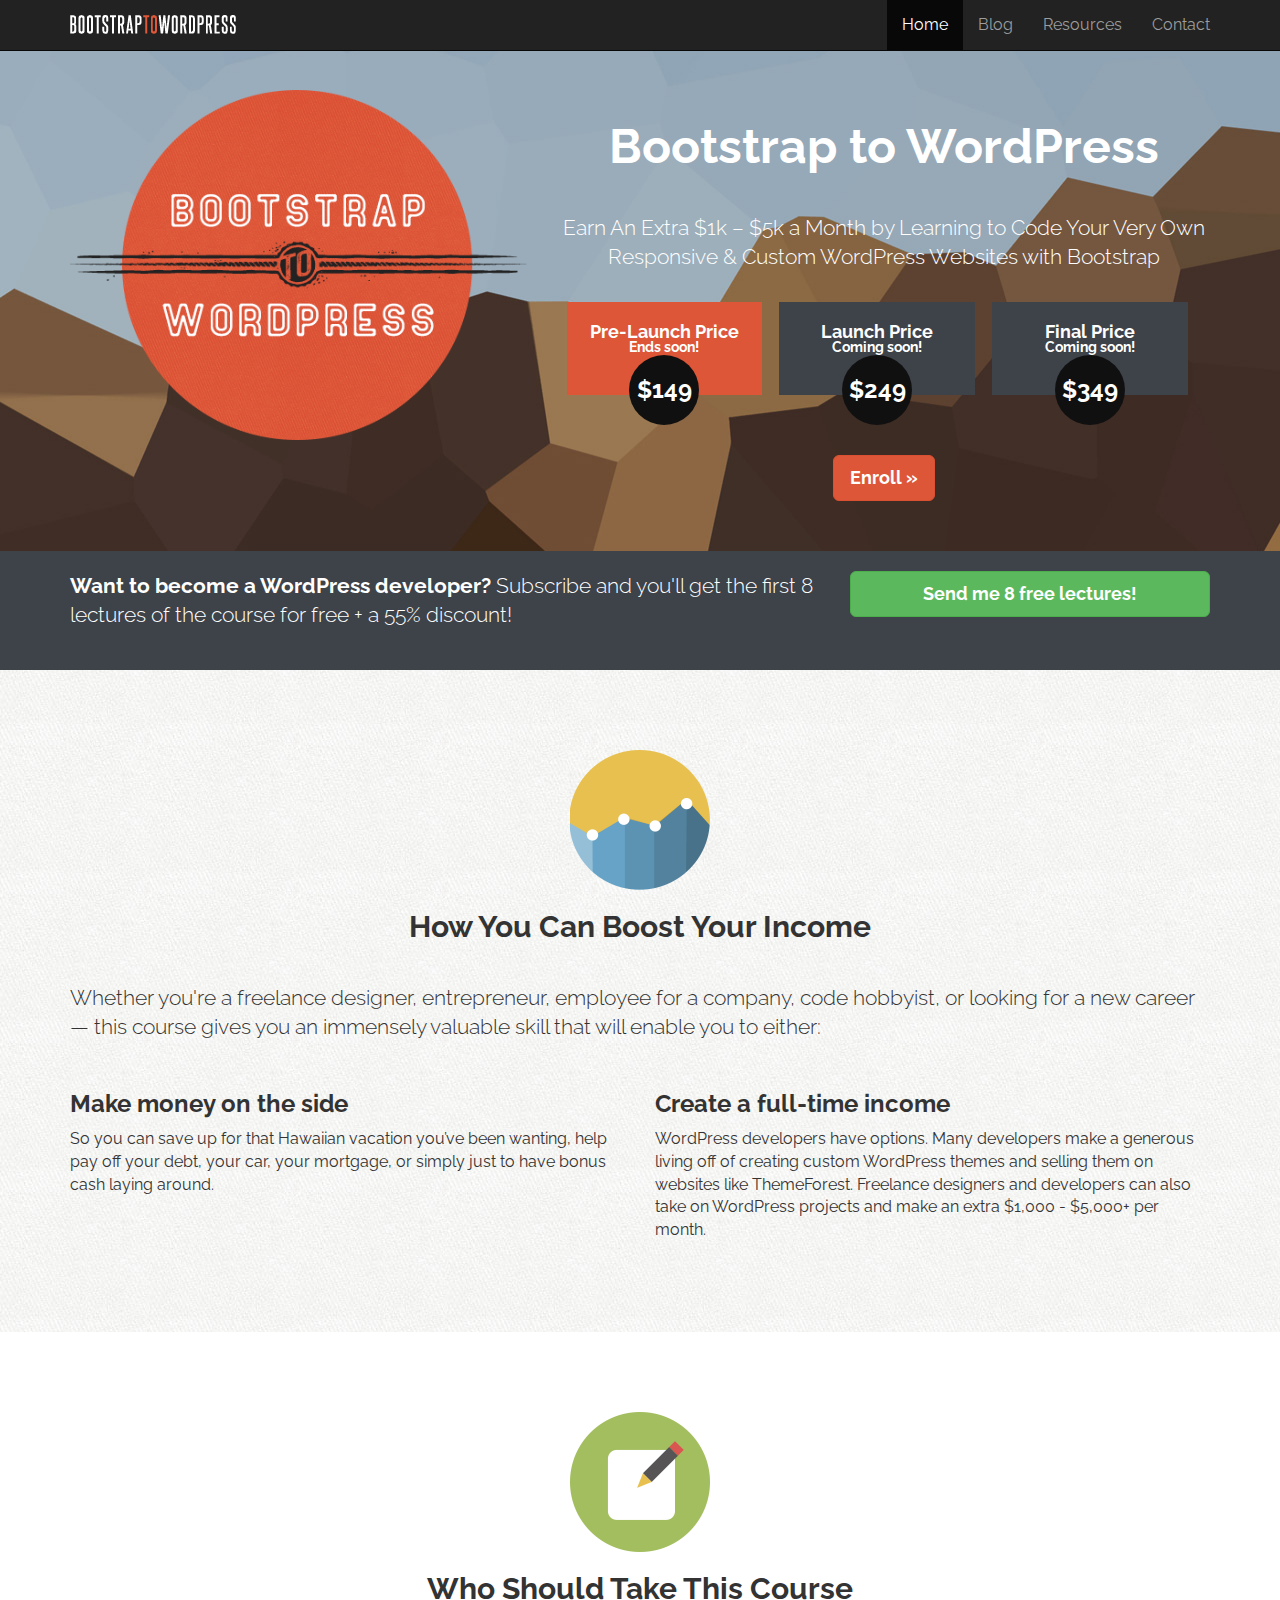
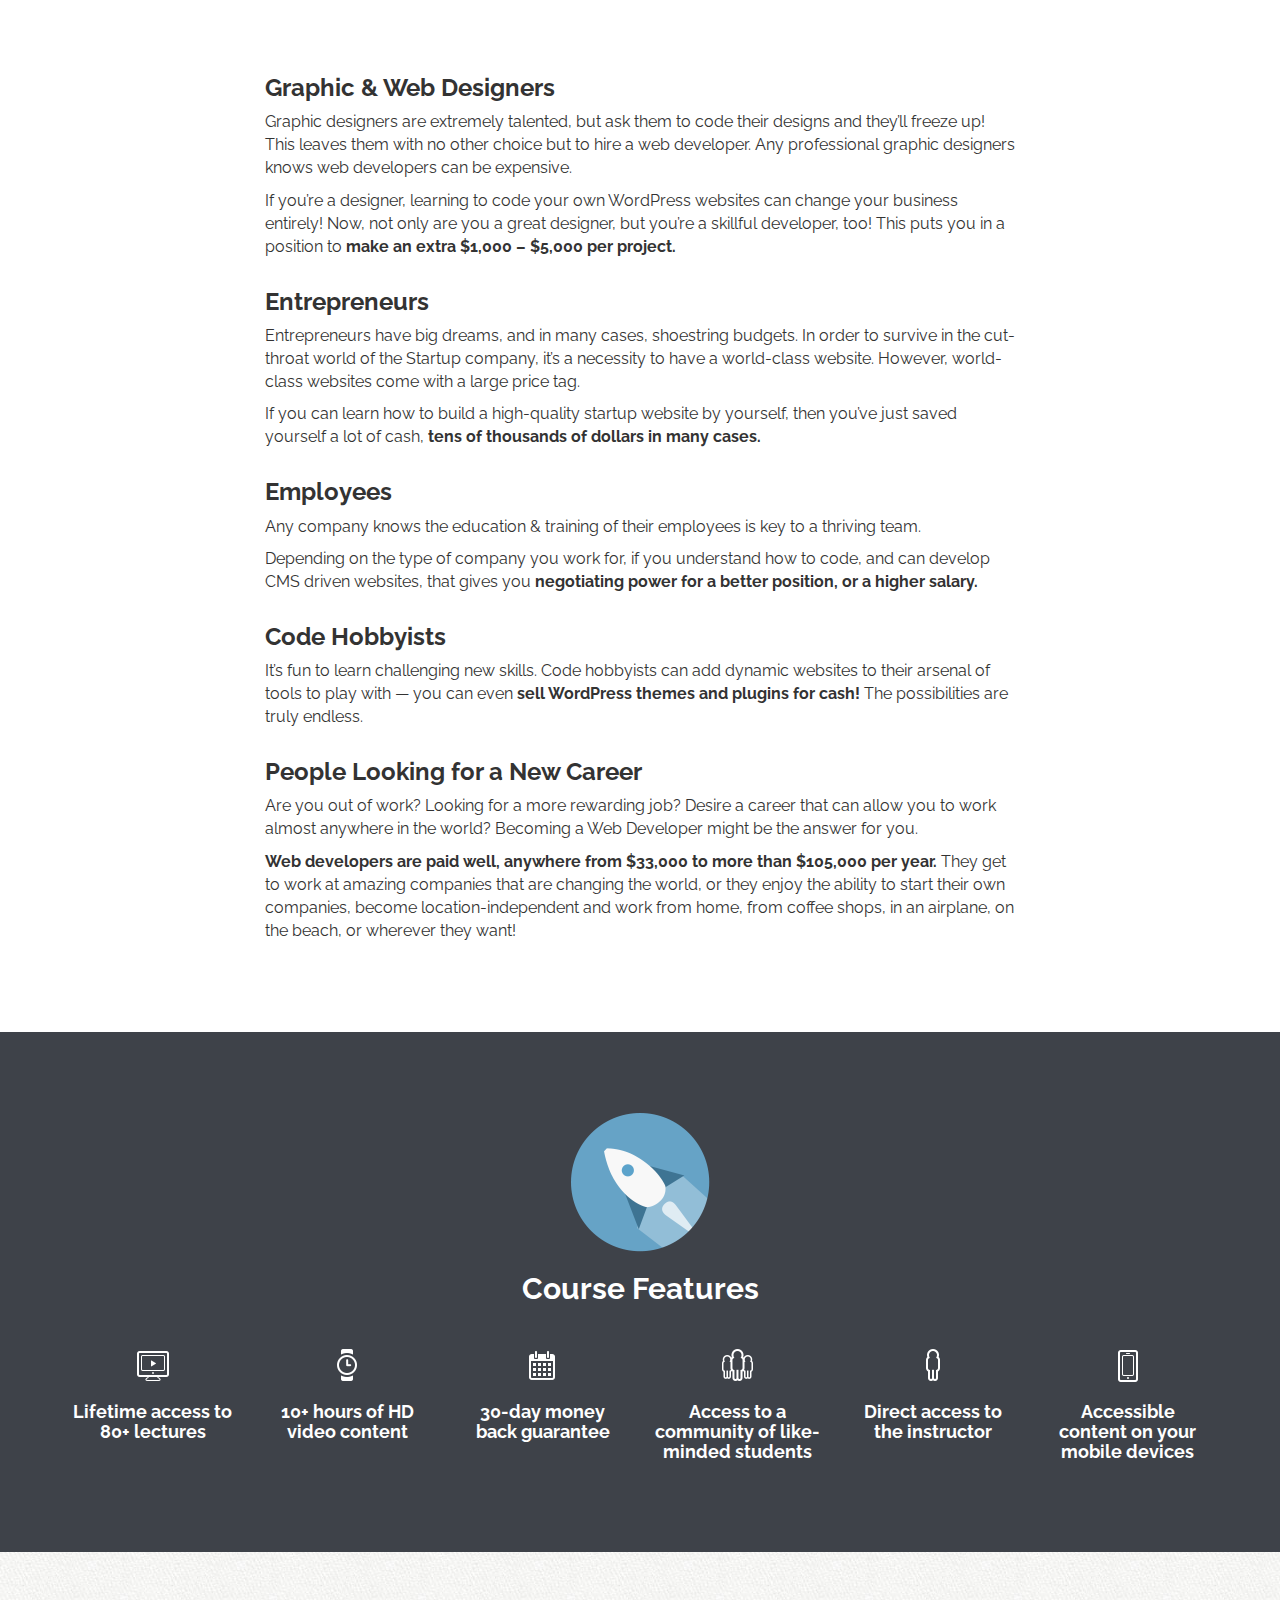
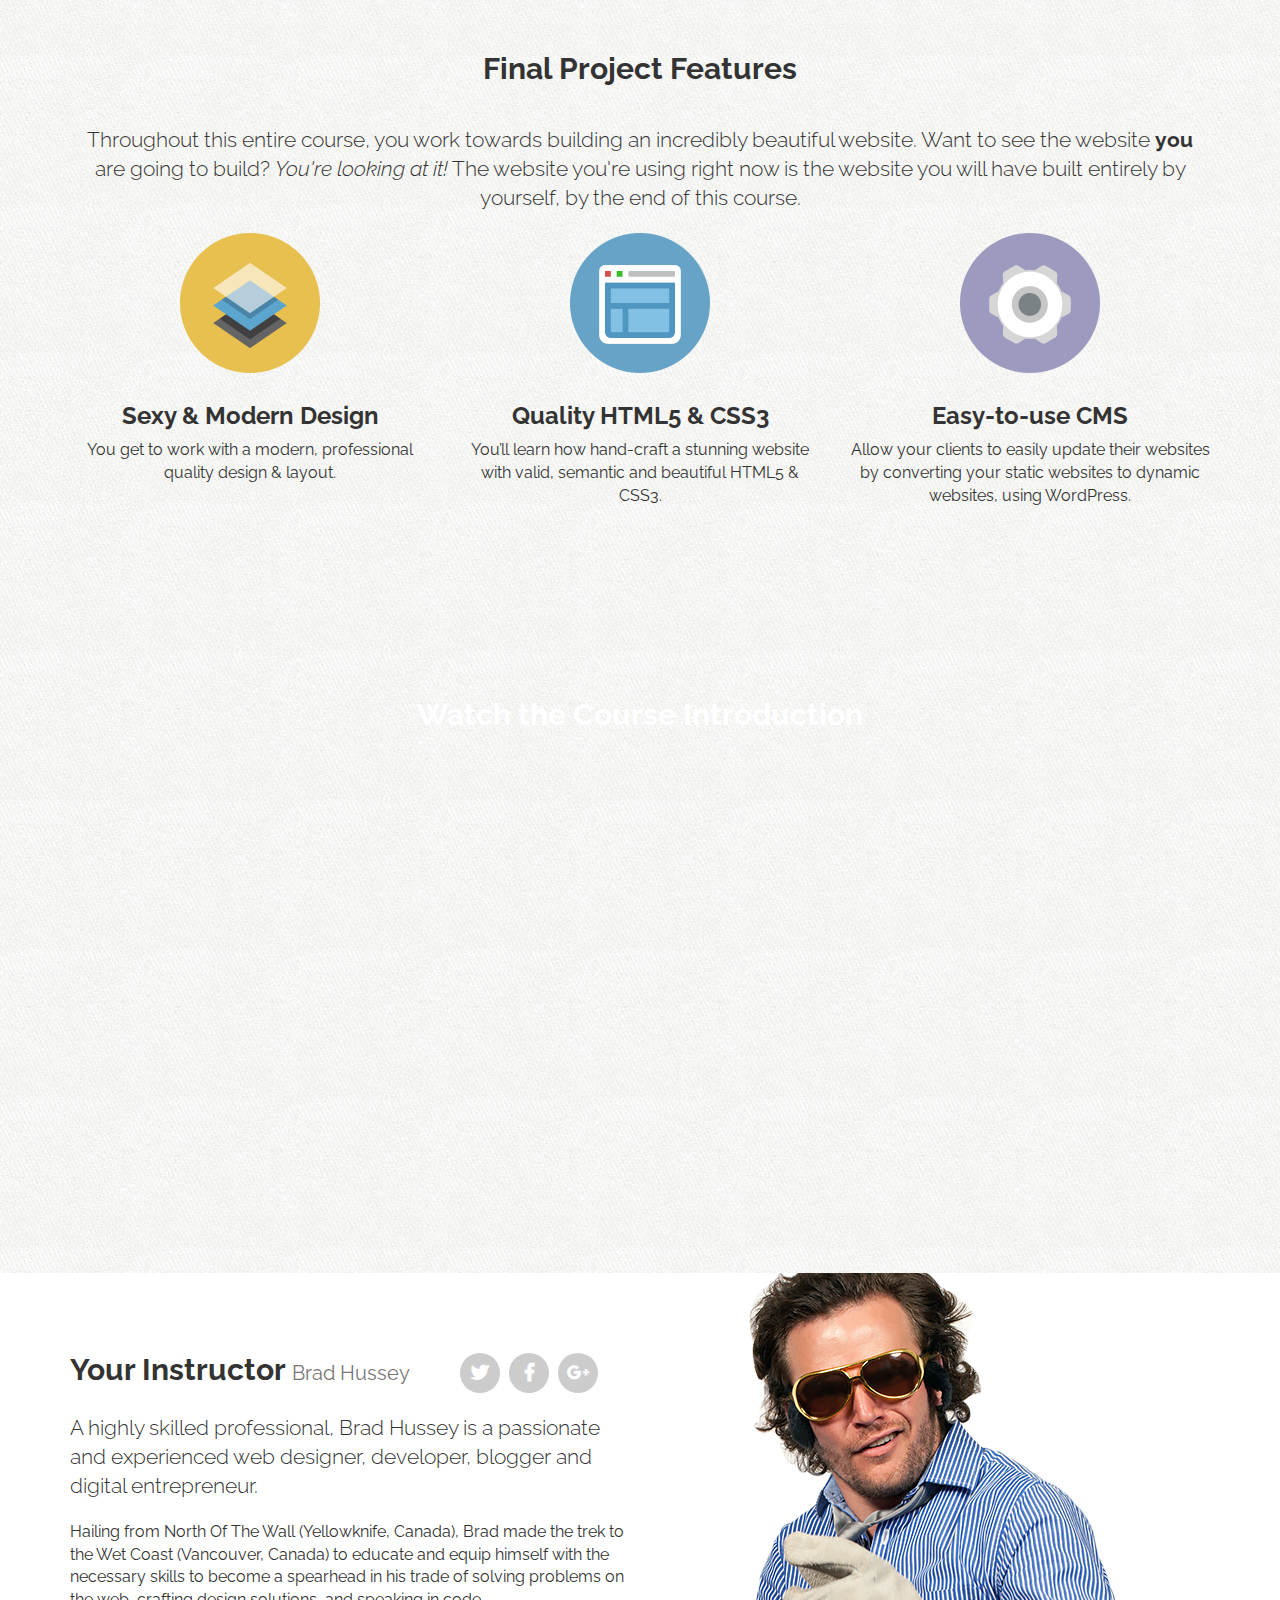
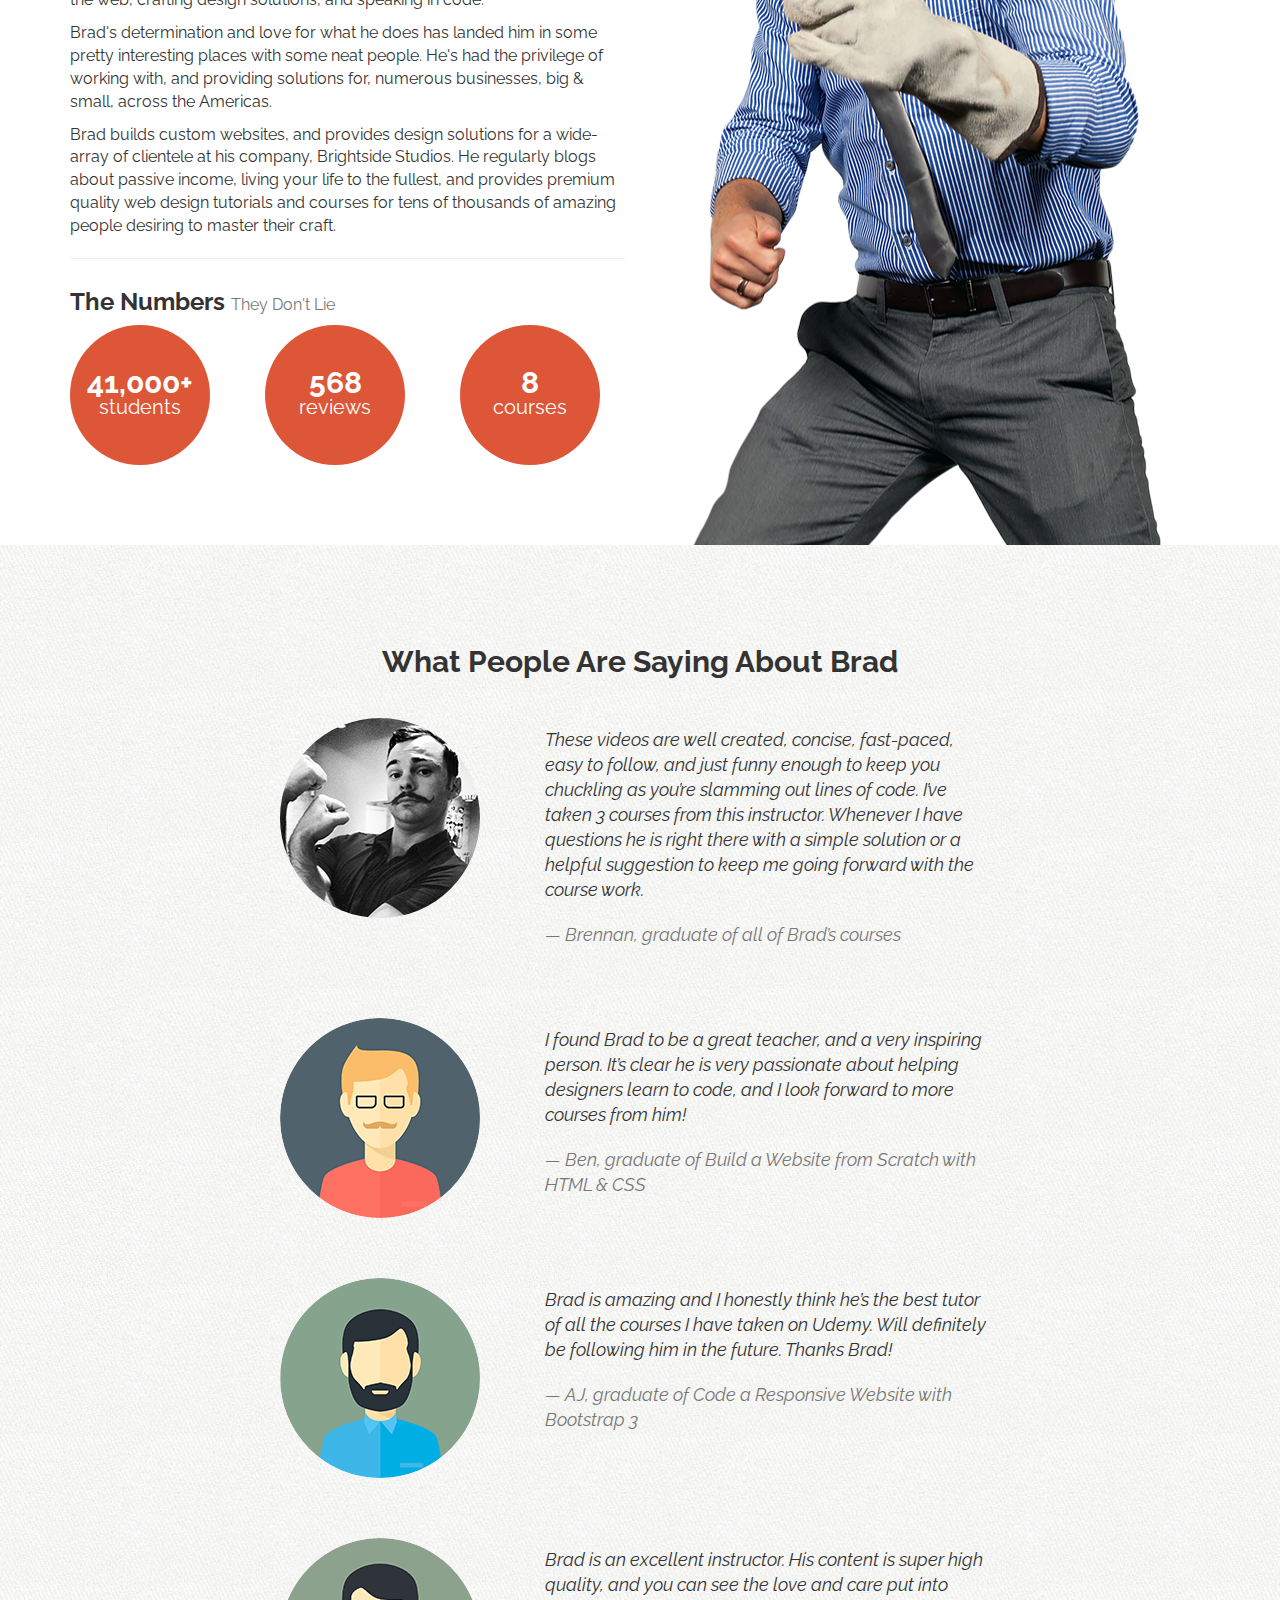
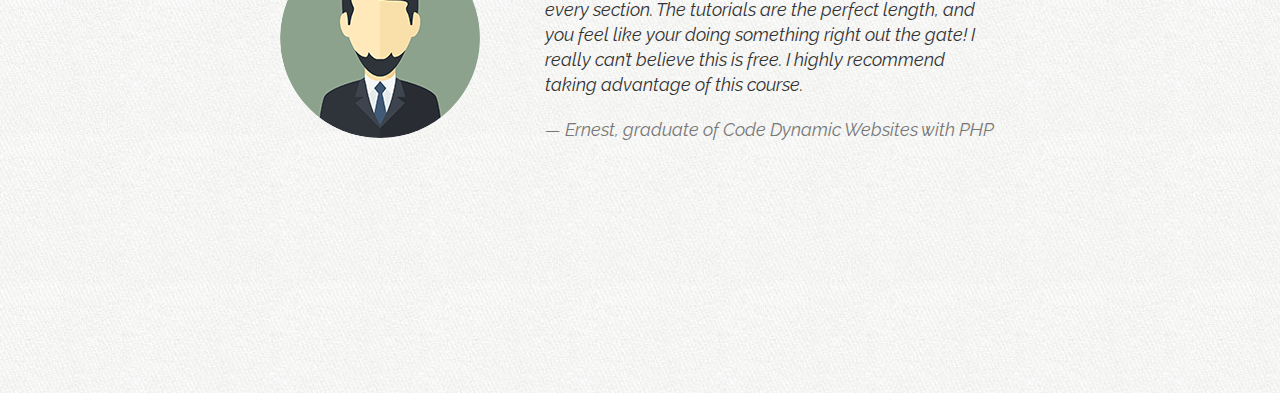
==== index.html @ d9262b0f "Build desktop version of kudos section" ====
<!DOCTYPE html>
<html lang="en">
<head>
    <meta charset="UTF-8">
    <meta name="viewport" content="width=device-width, initial-scale=1.0">
    <meta http-equiv="X-UA-Compatible" content="ie=edge">
    <title>Bootstrap to WordPress</title>

    <!-- RALEWAY GOOGLE FONT -->
    <link href="https://fonts.googleapis.com/css?family=Raleway:400,400i,700" rel="stylesheet">

    <!-- FONT-AWESOME CSS -->
    <link rel="stylesheet" href="assets/css/font-awesome/css/all.css">

    <!-- BOOTSTRAP CSS -->
    <link rel="stylesheet" href="assets/css/bootstrap.min.css">

    <!-- CUSTOM CSS -->
    <link rel="stylesheet" href="assets/css/custom.css">
</head>
<body>
    <!-- HEADER
    ========================================== -->
    <header class="site-header" role="banner">

        <!-- NAVBAR
        ========================================== -->
        <nav class="navbar navbar-inverse navbar-fixed-top">
            <div class="container">
                <div class="navbar-header">
                    <button type="button" class="navbar-toggle" data-toggle="collapse" data-target=".navbar-collapse">
                        <span class="sr-only">Toggle navigation</span>
                        <span class="icon-bar"></span>
                        <span class="icon-bar"></span>
                        <span class="icon-bar"></span>
                    </button>
                    <a href="index.html" class="navbar-brand">
                        <img src="assets/img/logo.png" alt="Bootstrap to WordPress">
                    </a>
                </div><!-- /.navbar-header -->
                <div class="navbar-collapse collapse">
                    <ul class="nav navbar-nav navbar-right">
                        <li class="active"><a href="index.html">Home</a></li>
                        <li><a href="blog.html">Blog</a></li>
                        <li><a href="resources.html">Resources</a></li>
                        <li><a href="contact.html">Contact</a></li>
                    </ul>
                </div><!-- /.navbar-collapse -->
            </div><!-- /.container -->
        </nav><!-- /.navbar -->
    </header>

    <!-- HERO
    ========================================== -->
    <section class="hero">
        <div class="container clearfix">
            <div class="row">
                <div class="col-sm-5">
                    <img src="assets/img/logo-badge.png" alt="Bootstrap to WordPress" class="logo">
                </div><!-- /.col -->
                <div class="col-sm-7 hero-text">
                    <h1>Bootstrap to WordPress</h1>
                    <p class="lead">Earn An Extra $1k – $5k a Month by Learning to Code Your Very Own Responsive &amp; Custom WordPress Websites with Bootstrap</p>

                    <div id="price-timeline">
                        <div class="price active">
                            <h4>Pre-Launch Price <small>Ends soon!</small></h4>
                            <span>$149</span>
                        </div><!-- /.price -->

                        <div class="price">
                            <h4>Launch Price <small>Coming soon!</small></h4>
                            <span>$249</span>
                        </div><!-- /.price -->

                        <div class="price">
                            <h4>Final Price <small>Coming soon!</small></h4>
                            <span>$349</span>
                        </div><!-- /.price -->
                    </div><!-- /#price-timeline -->

                    <p><a href="#" role="button" class="btn btn-lg btn-danger">Enroll &raquo;</a></p>

                </div><!-- /.col -->
            </div><!-- /.row -->
        </div><!-- /.container -->
    </section>

    <!-- OPT-IN SECTION
    ========================================== -->
    <section id="optin">
        <div class="container">
            <div class="row">
                <div class="col-sm-8">
                    <p class="lead">
                        <strong>Want to become a WordPress developer?</strong>
                        Subscribe and you'll get the first 8 lectures of the course for free + a 55% discount!
                    </p>
                </div><!-- /.col -->
                <div class="col-sm-4">
                    <button class="btn btn-lg btn-success btn-block" data-toggle="modal" data-target="#subscribeModal">Send me 8 free lectures!</button>
                </div><!-- /.col -->
            </div><!-- /.row -->
        </div><!-- /.container -->
    </section>

    <!-- BOOST YOUR INCOME
    ========================================== -->
    <section id="boost-income">
        <div class="container">
            <div class="section-header">
                <img src="assets/img/icon-boost.png" alt="Chart">
                <h2>How You Can Boost Your Income</h2>
            </div><!-- /.section-header -->

            <p class="lead">Whether you're a freelance designer, entrepreneur, employee for a company, code hobbyist, or looking for a new career — this course gives you an immensely valuable skill that will enable you to either:</p>

            <div class="row">
                <div class="col-sm-6">
                    <h3>Make money on the side</h3>
                    <p>So you can save up for that Hawaiian vacation you’ve been wanting, help pay off your debt, your car, your mortgage, or simply just to have bonus cash laying around.</p>
                </div><!-- /.col -->
                <div class="col-sm-6">
                    <h3>Create a full-time income</h3>
                    <p>WordPress developers have options. Many developers make a generous living off of creating custom WordPress themes and selling them on websites like ThemeForest. Freelance designers and developers can also take on WordPress projects and make an extra $1,000 - $5,000+ per month.</p>
                </div><!-- /.col -->
            </div><!-- /.row -->
        </div><!-- /.container -->
    </section>

    <!-- WHO BENIFITS
    ========================================== -->
    <section id="who-benefits">
        <div class="container">

            <div class="section-header">
                <img src="assets/img/icon-pad.png" alt="Pad and Pencil">
                <h2>Who Should Take This Course</h2>
            </div><!-- /.section-header -->

            <div class="row">
                <div class="col-sm-8 col-sm-offset-2">
                    <h3>Graphic &amp; Web Designers</h3>
                    <p>Graphic designers are extremely talented, but ask them to code their designs and they’ll freeze up! This leaves them with no other choice but to hire a web developer. Any professional graphic designers knows web developers can be expensive.</p>
                    <p>If you’re a designer, learning to code your own WordPress websites can change your business entirely! Now, not only are you a great designer, but you’re a skillful developer, too! This puts you in a position to <strong>make an extra $1,000 – $5,000 per project.</strong></p>

                    <h3>Entrepreneurs</h3>
                    <p>Entrepreneurs have big dreams, and in many cases, shoestring budgets. In order to survive in the cut-throat world of the Startup company, it’s a necessity to have a world-class website. However, world-class websites come with a large price tag.</p>
                    <p>If you can learn how to build a high-quality startup website by yourself, then you’ve just saved yourself a lot of cash, <strong>tens of thousands of dollars in many cases.</strong></p>

                    <h3>Employees</h3>
                    <p>Any company knows the education &amp; training of their employees is key to a thriving team.</p>
                    <p>Depending on the type of company you work for, if you understand how to code, and can develop CMS driven websites, that gives you <strong>negotiating power for a better position, or a higher salary.</strong></p>

                    <h3>Code Hobbyists</h3>
                    <p>It’s fun to learn challenging new skills. Code hobbyists can add dynamic websites to their arsenal of tools to play with — you can even <strong>sell WordPress themes and plugins for cash!</strong> The possibilities are truly endless.</p>

                    <h3>People Looking for a New Career</h3>
                    <p>Are you out of work? Looking for a more rewarding job? Desire a career that can allow you to work almost anywhere in the world? Becoming a Web Developer might be the answer for you.</p>
                    <p><strong>Web developers are paid well, anywhere from $33,000 to more than $105,000 per year.</strong> They get to work at amazing companies that are changing the world, or they enjoy the ability to start their own companies, become location-independent and work from home, from coffee shops, in an airplane, on the beach, or wherever they want!</p>
                </div><!-- /.col -->
            </div><!-- /.row -->
        </div><!-- /.container -->
    </section>

    <!-- COURSE FEATURES
    ========================================== -->
    <section id="course-features">
        <div class="container">
            <div class="section-header">
                <img src="assets/img/icon-rocket.png" alt="Rocket">
                <h2>Course Features</h2>
            </div><!-- /.section-header -->

            <div class="row">
                <div class="col-sm-2">
                    <i class="ci ci-computer"></i>
                    <h4>Lifetime access to 80+ lectures</h4>
                </div><!-- /.col -->
                <div class="col-sm-2">
                    <i class="ci ci-watch"></i>
                    <h4>10+ hours of HD video content</h4>
                </div><!-- /.col -->
                <div class="col-sm-2">
                    <i class="ci ci-calendar"></i>
                    <h4>30-day money back guarantee</h4>
                </div><!-- /.col -->
                <div class="col-sm-2">
                    <i class="ci ci-community"></i>
                    <h4>Access to a community of like-minded students</h4>
                </div><!-- /.col -->
                <div class="col-sm-2">
                    <i class="ci ci-instructor"></i>
                    <h4>Direct access to the instructor</h4>
                </div><!-- /.col -->
                <div class="col-sm-2">
                    <i class="ci ci-device"></i>
                    <h4>Accessible content on your mobile devices</h4>
                </div><!-- /.col -->
            </div><!-- /.row -->
        </div><!-- /.container -->
    </section>

    <!-- PROJECT FEATURES
    ========================================== -->
    <section id="project-features">
        <div class="container">
            <div class="section-header">
                <h2>Final Project Features</h2>
                <p class="lead">Throughout this entire course, you work towards building an incredibly beautiful website. Want to see the website <strong>you</strong> are going to build? <em>You're looking at it!</em> The website you're using right now is the website you will have built entirely by yourself, by the end of this course.</p>
            </div>

            <div class="row">
                <div class="col-sm-4">
                    <img src="assets/img/icon-design.png" alt="Design">
                    <h3>Sexy &amp; Modern Design</h3>
                    <p>You get to work with a modern, professional quality design &amp; layout.</p>
                </div><!-- /.col -->
                <div class="col-sm-4">
                    <img src="assets/img/icon-code.png" alt="Code">
                    <h3>Quality HTML5 &amp; CSS3</h3>
                    <p>You’ll learn how hand-craft a stunning website with valid, semantic and beautiful HTML5 &amp; CSS3.</p>
                </div><!-- /.col -->
                <div class="col-sm-4">
                    <img src="assets/img/icon-cms.png" alt="CMS">
                    <h3>Easy-to-use CMS</h3>
                    <p>Allow your clients to easily update their websites by converting your static websites to dynamic websites, using WordPress.</p>
                </div><!-- /.col -->
            </div><!-- /.row -->
        </div><!-- /.container -->
    </section>

    <!-- FEATURETTE
    ========================================== -->
    <section id="featurette">
        <div class="container">
            <div class="row">
                <div class="col-sm-8 col-sm-offset-2">
                    <h2>Watch the Course Introduction</h2>
                    <iframe src="https://youtube.com/embed/_Ss-TAO9Ks0" frameborder="0" width="100%" height="415" allow="autoplay; encrypted-media" allowfullscreen></iframe>
                </div><!-- /.col -->
            </div><!-- /.row -->
        </div><!-- /.container -->
    </section>

    <!-- INSTRUCTOR
    ========================================== -->
    <section id="instructor">
        <div class="container">
            <div class="row">
                <div class="col-sm-8 col-md-6">
                    <div class="row">
                        <div class="col-lg-8">
                            <h2>Your Instructor <small>Brad Hussey</small></h2>
                        </div><!-- /.col -->
                        <div class="col-lg-4">
                            <a href="https://twitter.com/bradhussey" target="_blank" class="badge social twitter"><i class="fab fa-twitter"></i></a>
                            <a href="https://facebook.com/bradhussey" target="_blank" class="badge social facebook"><i class="fab fa-facebook-f"></i></a>
                            <a href="https://plus.google.com/+BradHussey" target="_blank" class="badge social google-plus"><i class="fab fa-google-plus-g"></i></a>
                        </div><!-- /.col -->
                    </div><!-- /.row -->

                    <p class="lead">A highly skilled professional, Brad Hussey is a passionate and experienced web designer, developer, blogger and digital entrepreneur.</p>

                    <p>Hailing from North Of The Wall (Yellowknife, Canada), Brad made the trek to the Wet Coast (Vancouver, Canada) to educate and equip himself with the necessary skills to become a spearhead in his trade of solving problems on the web, crafting design solutions, and speaking in code.</p>

                    <p>Brad's determination and love for what he does has landed him in some pretty interesting places with some neat people. He's had the privilege of working with, and providing solutions for, numerous businesses, big &amp; small, across the Americas.</p>

                    <p>Brad builds custom websites, and provides design solutions for a wide-array of clientele at his company, Brightside Studios. He regularly blogs about passive income, living your life to the fullest, and provides premium quality web design tutorials and courses for tens of thousands of amazing people desiring to master their craft.</p>

                    <hr>

                    <h3>The Numbers <small>They Don't Lie</small></h3>

                    <div class="row">
                        <div class="col-sm-4">
                            <div class="num">
                                <div class="num-content">
                                    41,000+ <span>students</span>
                                </div>
                            </div>
                        </div><!-- /.col -->
                        <div class="col-sm-4">
                            <div class="num">
                                <div class="num-content">
                                    568 <span>reviews</span>
                                </div>
                            </div>
                        </div><!-- /.col -->
                        <div class="col-sm-4">
                            <div class="num">
                                <div class="num-content">
                                    8 <span>courses</span>
                                </div>
                            </div>
                        </div><!-- /.col -->
                    </div><!-- /.row -->
                </div><!-- /.col -->
            </div><!-- /.row -->
        </div><!-- /.container -->
    </section>

    <!-- TESTIMONIALS
    ========================================== -->
    <section id="kudos">
        <div class="container">
            <div class="row">
                <div class="col-sm-8 col-sm-offset-2">
                    <h2>What People Are Saying About Brad</h2>

                    <div class="row testimonial">
                        <div class="col-sm-4">
                            <img src="assets/img/brennan.jpg" alt="Brennan">
                        </div><!-- /.col -->
                        <div class="col-sm-8">
                            <blockquote>
                                These videos are well created, concise, fast-paced, easy to follow, and just funny enough to keep you chuckling as you’re slamming out lines of code. I’ve taken 3 courses from this instructor. Whenever I have questions he is right there with a simple solution or a helpful suggestion to keep me going forward with the course work.
                                <cite>&mdash; Brennan, graduate of all of Brad’s courses</cite>
                            </blockquote>
                        </div>
                    </div><!-- /.row -->

                    <div class="row testimonial">
                        <div class="col-sm-4">
                            <img src="assets/img/ben.png" alt="Ben">
                        </div><!-- /.col -->
                        <div class="col-sm-8">
                            <blockquote>
                                I found Brad to be a great teacher, and a very inspiring person. It’s clear he is very passionate about helping designers learn to code, and I look forward to more courses from him!
                                <cite>&mdash; Ben, graduate of Build a Website from Scratch with HTML &amp; CSS</cite>
                            </blockquote>
                        </div>
                    </div><!-- /.row -->

                    <div class="row testimonial">
                        <div class="col-sm-4">
                            <img src="assets/img/aj.png" alt="AJ">
                        </div><!-- /.col -->
                        <div class="col-sm-8">
                            <blockquote>
                                Brad is amazing and I honestly think he’s the best tutor of all the courses I have taken on Udemy. Will definitely be following him in the future. Thanks Brad!
                                <cite>&mdash; AJ, graduate of Code a Responsive Website with Bootstrap 3</cite>
                            </blockquote>
                        </div>
                    </div><!-- /.row -->

                    <div class="row testimonial">
                        <div class="col-sm-4">
                            <img src="assets/img/ernest.png" alt="Ernest">
                        </div><!-- /.col -->
                        <div class="col-sm-8">
                            <blockquote>
                                Brad is an excellent instructor. His content is super high quality, and you can see the love and care put into every section. The tutorials are the perfect length, and you feel like your doing something right out the gate! I really can’t believe this is free. I highly recommend taking advantage of this course.
                                <cite>&mdash; Ernest, graduate of Code Dynamic Websites with PHP</cite>
                            </blockquote>
                        </div>
                    </div><!-- /.row -->
                </div><!-- /.col -->
            </div><!-- /.row -->
        </div><!-- /.container -->
    </section>

    <!-- SIGN UP SECTION
    ========================================== -->
    <section></section>

    <!-- FOOTER
    ========================================== -->
    <footer></footer>

    <!-- MODAL
    ========================================== -->
    <div class="modal fade" id="subscribeModal">
        <div class="modal-dialog">
            <div class="modal-content">
                <div class="modal-header">
                    <button type="button" class="close" data-dismiss="modal"><span aria-hidden="true">&times;</span><span class="sr-only">Close</span></button>
                    <h4 class="modal-title"><i class="fa fa-envelope"></i> Subscribe to our Mailing List</h4>
                </div><!-- /.modal-header -->
                <div class="modal-body">
                    <p>Simply enter your name and email. As a thank you for joining us, we're going to give you one of our best selling courses, <em>for free!</em></p>

                    <form class="form-inline" role="form">
                        <div class="form-group">
                            <label for="subscriber-name" class="sr-only">Your first name</label>
                            <input type="text" placeholder="Your first name" class="form-control" id="subscriber-name">
                        </div>
                        <div class="form-group">
                            <label for="subscriber-email" class="sr-only">and your email</label>
                            <input type="text" placeholder="and your email" class="form-control" id="subscriber-email">
                        </div>

                        <input type="submit" class="btn btn-danger" value="Subscribe">
                    </form>

                    <hr>

                    <p><small>By providing your email you consent to receiving occasional promotional emails &amp; newsletter. No spamm. Just good stuff. We respect your privacy &amp; you may unsubscribe at any time.</small></p>
                </div><!-- /.modal-body -->
            </div><!-- /.modal-content -->
        </div><!-- /.modal-dialog -->
    </div>

    <!-- SCRIPTS
    ========================================== -->

    <!-- JQUERY JS -->
    <script src="https://code.jquery.com/jquery-3.3.1.min.js"></script>

    <!-- BOOTSTRAP JS -->
    <script src="assets/js/bootstrap.min.js"></script>

    <!-- MAIN JS -->
    <script src="assets/js/main.js"></script>
</body>
</html>
---- assets/css/font-awesome/css/all.css ----
/*!
 * Font Awesome Free 5.1.0 by @fontawesome - https://fontawesome.com
 * License - https://fontawesome.com/license (Icons: CC BY 4.0, Fonts: SIL OFL 1.1, Code: MIT License)
 */
.fa,.fab,.fal,.far,.fas{-moz-osx-font-smoothing:grayscale;-webkit-font-smoothing:antialiased;display:inline-block;font-style:normal;font-variant:normal;text-rendering:auto;line-height:1}.fa-lg{font-size:1.33333em;line-height:.75em;vertical-align:-.0667em}.fa-xs{font-size:.75em}.fa-sm{font-size:.875em}.fa-1x{font-size:1em}.fa-2x{font-size:2em}.fa-3x{font-size:3em}.fa-4x{font-size:4em}.fa-5x{font-size:5em}.fa-6x{font-size:6em}.fa-7x{font-size:7em}.fa-8x{font-size:8em}.fa-9x{font-size:9em}.fa-10x{font-size:10em}.fa-fw{text-align:center;width:1.25em}.fa-ul{list-style-type:none;margin-left:2.5em;padding-left:0}.fa-ul>li{position:relative}.fa-li{left:-2em;position:absolute;text-align:center;width:2em;line-height:inherit}.fa-border{border:.08em solid #eee;border-radius:.1em;padding:.2em .25em .15em}.fa-pull-left{float:left}.fa-pull-right{float:right}.fa.fa-pull-left,.fab.fa-pull-left,.fal.fa-pull-left,.far.fa-pull-left,.fas.fa-pull-left{margin-right:.3em}.fa.fa-pull-right,.fab.fa-pull-right,.fal.fa-pull-right,.far.fa-pull-right,.fas.fa-pull-right{margin-left:.3em}.fa-spin{animation:a 2s infinite linear}.fa-pulse{animation:a 1s infinite steps(8)}@keyframes a{0%{transform:rotate(0deg)}to{transform:rotate(1turn)}}.fa-rotate-90{-ms-filter:"progid:DXImageTransform.Microsoft.BasicImage(rotation=1)";transform:rotate(90deg)}.fa-rotate-180{-ms-filter:"progid:DXImageTransform.Microsoft.BasicImage(rotation=2)";transform:rotate(180deg)}.fa-rotate-270{-ms-filter:"progid:DXImageTransform.Microsoft.BasicImage(rotation=3)";transform:rotate(270deg)}.fa-flip-horizontal{-ms-filter:"progid:DXImageTransform.Microsoft.BasicImage(rotation=0, mirror=1)";transform:scaleX(-1)}.fa-flip-vertical{transform:scaleY(-1)}.fa-flip-horizontal.fa-flip-vertical,.fa-flip-vertical{-ms-filter:"progid:DXImageTransform.Microsoft.BasicImage(rotation=2, mirror=1)"}.fa-flip-horizontal.fa-flip-vertical{transform:scale(-1)}:root .fa-flip-horizontal,:root .fa-flip-vertical,:root .fa-rotate-90,:root .fa-rotate-180,:root .fa-rotate-270{-webkit-filter:none;filter:none}.fa-stack{display:inline-block;height:2em;line-height:2em;position:relative;vertical-align:middle;width:2em}.fa-stack-1x,.fa-stack-2x{left:0;position:absolute;text-align:center;width:100%}.fa-stack-1x{line-height:inherit}.fa-stack-2x{font-size:2em}.fa-inverse{color:#fff}.fa-500px:before{content:"\f26e"}.fa-accessible-icon:before{content:"\f368"}.fa-accusoft:before{content:"\f369"}.fa-address-book:before{content:"\f2b9"}.fa-address-card:before{content:"\f2bb"}.fa-adjust:before{content:"\f042"}.fa-adn:before{content:"\f170"}.fa-adversal:before{content:"\f36a"}.fa-affiliatetheme:before{content:"\f36b"}.fa-algolia:before{content:"\f36c"}.fa-align-center:before{content:"\f037"}.fa-align-justify:before{content:"\f039"}.fa-align-left:before{content:"\f036"}.fa-align-right:before{content:"\f038"}.fa-allergies:before{content:"\f461"}.fa-amazon:before{content:"\f270"}.fa-amazon-pay:before{content:"\f42c"}.fa-ambulance:before{content:"\f0f9"}.fa-american-sign-language-interpreting:before{content:"\f2a3"}.fa-amilia:before{content:"\f36d"}.fa-anchor:before{content:"\f13d"}.fa-android:before{content:"\f17b"}.fa-angellist:before{content:"\f209"}.fa-angle-double-down:before{content:"\f103"}.fa-angle-double-left:before{content:"\f100"}.fa-angle-double-right:before{content:"\f101"}.fa-angle-double-up:before{content:"\f102"}.fa-angle-down:before{content:"\f107"}.fa-angle-left:before{content:"\f104"}.fa-angle-right:before{content:"\f105"}.fa-angle-up:before{content:"\f106"}.fa-angry:before{content:"\f556"}.fa-angrycreative:before{content:"\f36e"}.fa-angular:before{content:"\f420"}.fa-app-store:before{content:"\f36f"}.fa-app-store-ios:before{content:"\f370"}.fa-apper:before{content:"\f371"}.fa-apple:before{content:"\f179"}.fa-apple-pay:before{content:"\f415"}.fa-archive:before{content:"\f187"}.fa-archway:before{content:"\f557"}.fa-arrow-alt-circle-down:before{content:"\f358"}.fa-arrow-alt-circle-left:before{content:"\f359"}.fa-arrow-alt-circle-right:before{content:"\f35a"}.fa-arrow-alt-circle-up:before{content:"\f35b"}.fa-arrow-circle-down:before{content:"\f0ab"}.fa-arrow-circle-left:before{content:"\f0a8"}.fa-arrow-circle-right:before{content:"\f0a9"}.fa-arrow-circle-up:before{content:"\f0aa"}.fa-arrow-down:before{content:"\f063"}.fa-arrow-left:before{content:"\f060"}.fa-arrow-right:before{content:"\f061"}.fa-arrow-up:before{content:"\f062"}.fa-arrows-alt:before{content:"\f0b2"}.fa-arrows-alt-h:before{content:"\f337"}.fa-arrows-alt-v:before{content:"\f338"}.fa-assistive-listening-systems:before{content:"\f2a2"}.fa-asterisk:before{content:"\f069"}.fa-asymmetrik:before{content:"\f372"}.fa-at:before{content:"\f1fa"}.fa-atlas:before{content:"\f558"}.fa-audible:before{content:"\f373"}.fa-audio-description:before{content:"\f29e"}.fa-autoprefixer:before{content:"\f41c"}.fa-avianex:before{content:"\f374"}.fa-aviato:before{content:"\f421"}.fa-award:before{content:"\f559"}.fa-aws:before{content:"\f375"}.fa-backspace:before{content:"\f55a"}.fa-backward:before{content:"\f04a"}.fa-balance-scale:before{content:"\f24e"}.fa-ban:before{content:"\f05e"}.fa-band-aid:before{content:"\f462"}.fa-bandcamp:before{content:"\f2d5"}.fa-barcode:before{content:"\f02a"}.fa-bars:before{content:"\f0c9"}.fa-baseball-ball:before{content:"\f433"}.fa-basketball-ball:before{content:"\f434"}.fa-bath:before{content:"\f2cd"}.fa-battery-empty:before{content:"\f244"}.fa-battery-full:before{content:"\f240"}.fa-battery-half:before{content:"\f242"}.fa-battery-quarter:before{content:"\f243"}.fa-battery-three-quarters:before{content:"\f241"}.fa-bed:before{content:"\f236"}.fa-beer:before{content:"\f0fc"}.fa-behance:before{content:"\f1b4"}.fa-behance-square:before{content:"\f1b5"}.fa-bell:before{content:"\f0f3"}.fa-bell-slash:before{content:"\f1f6"}.fa-bezier-curve:before{content:"\f55b"}.fa-bicycle:before{content:"\f206"}.fa-bimobject:before{content:"\f378"}.fa-binoculars:before{content:"\f1e5"}.fa-birthday-cake:before{content:"\f1fd"}.fa-bitbucket:before{content:"\f171"}.fa-bitcoin:before{content:"\f379"}.fa-bity:before{content:"\f37a"}.fa-black-tie:before{content:"\f27e"}.fa-blackberry:before{content:"\f37b"}.fa-blender:before{content:"\f517"}.fa-blind:before{content:"\f29d"}.fa-blogger:before{content:"\f37c"}.fa-blogger-b:before{content:"\f37d"}.fa-bluetooth:before{content:"\f293"}.fa-bluetooth-b:before{content:"\f294"}.fa-bold:before{content:"\f032"}.fa-bolt:before{content:"\f0e7"}.fa-bomb:before{content:"\f1e2"}.fa-bong:before{content:"\f55c"}.fa-book:before{content:"\f02d"}.fa-book-open:before{content:"\f518"}.fa-bookmark:before{content:"\f02e"}.fa-bowling-ball:before{content:"\f436"}.fa-box:before{content:"\f466"}.fa-box-open:before{content:"\f49e"}.fa-boxes:before{content:"\f468"}.fa-braille:before{content:"\f2a1"}.fa-briefcase:before{content:"\f0b1"}.fa-briefcase-medical:before{content:"\f469"}.fa-broadcast-tower:before{content:"\f519"}.fa-broom:before{content:"\f51a"}.fa-brush:before{content:"\f55d"}.fa-btc:before{content:"\f15a"}.fa-bug:before{content:"\f188"}.fa-building:before{content:"\f1ad"}.fa-bullhorn:before{content:"\f0a1"}.fa-bullseye:before{content:"\f140"}.fa-burn:before{content:"\f46a"}.fa-buromobelexperte:before{content:"\f37f"}.fa-bus:before{content:"\f207"}.fa-bus-alt:before{content:"\f55e"}.fa-buysellads:before{content:"\f20d"}.fa-calculator:before{content:"\f1ec"}.fa-calendar:before{content:"\f133"}.fa-calendar-alt:before{content:"\f073"}.fa-calendar-check:before{content:"\f274"}.fa-calendar-minus:before{content:"\f272"}.fa-calendar-plus:before{content:"\f271"}.fa-calendar-times:before{content:"\f273"}.fa-camera:before{content:"\f030"}.fa-camera-retro:before{content:"\f083"}.fa-cannabis:before{content:"\f55f"}.fa-capsules:before{content:"\f46b"}.fa-car:before{content:"\f1b9"}.fa-caret-down:before{content:"\f0d7"}.fa-caret-left:before{content:"\f0d9"}.fa-caret-right:before{content:"\f0da"}.fa-caret-square-down:before{content:"\f150"}.fa-caret-square-left:before{content:"\f191"}.fa-caret-square-right:before{content:"\f152"}.fa-caret-square-up:before{content:"\f151"}.fa-caret-up:before{content:"\f0d8"}.fa-cart-arrow-down:before{content:"\f218"}.fa-cart-plus:before{content:"\f217"}.fa-cc-amazon-pay:before{content:"\f42d"}.fa-cc-amex:before{content:"\f1f3"}.fa-cc-apple-pay:before{content:"\f416"}.fa-cc-diners-club:before{content:"\f24c"}.fa-cc-discover:before{content:"\f1f2"}.fa-cc-jcb:before{content:"\f24b"}.fa-cc-mastercard:before{content:"\f1f1"}.fa-cc-paypal:before{content:"\f1f4"}.fa-cc-stripe:before{content:"\f1f5"}.fa-cc-visa:before{content:"\f1f0"}.fa-centercode:before{content:"\f380"}.fa-certificate:before{content:"\f0a3"}.fa-chalkboard:before{content:"\f51b"}.fa-chalkboard-teacher:before{content:"\f51c"}.fa-chart-area:before{content:"\f1fe"}.fa-chart-bar:before{content:"\f080"}.fa-chart-line:before{content:"\f201"}.fa-chart-pie:before{content:"\f200"}.fa-check:before{content:"\f00c"}.fa-check-circle:before{content:"\f058"}.fa-check-double:before{content:"\f560"}.fa-check-square:before{content:"\f14a"}.fa-chess:before{content:"\f439"}.fa-chess-bishop:before{content:"\f43a"}.fa-chess-board:before{content:"\f43c"}.fa-chess-king:before{content:"\f43f"}.fa-chess-knight:before{content:"\f441"}.fa-chess-pawn:before{content:"\f443"}.fa-chess-queen:before{content:"\f445"}.fa-chess-rook:before{content:"\f447"}.fa-chevron-circle-down:before{content:"\f13a"}.fa-chevron-circle-left:before{content:"\f137"}.fa-chevron-circle-right:before{content:"\f138"}.fa-chevron-circle-up:before{content:"\f139"}.fa-chevron-down:before{content:"\f078"}.fa-chevron-left:before{content:"\f053"}.fa-chevron-right:before{content:"\f054"}.fa-chevron-up:before{content:"\f077"}.fa-child:before{content:"\f1ae"}.fa-chrome:before{content:"\f268"}.fa-church:before{content:"\f51d"}.fa-circle:before{content:"\f111"}.fa-circle-notch:before{content:"\f1ce"}.fa-clipboard:before{content:"\f328"}.fa-clipboard-check:before{content:"\f46c"}.fa-clipboard-list:before{content:"\f46d"}.fa-clock:before{content:"\f017"}.fa-clone:before{content:"\f24d"}.fa-closed-captioning:before{content:"\f20a"}.fa-cloud:before{content:"\f0c2"}.fa-cloud-download-alt:before{content:"\f381"}.fa-cloud-upload-alt:before{content:"\f382"}.fa-cloudscale:before{content:"\f383"}.fa-cloudsmith:before{content:"\f384"}.fa-cloudversify:before{content:"\f385"}.fa-cocktail:before{content:"\f561"}.fa-code:before{content:"\f121"}.fa-code-branch:before{content:"\f126"}.fa-codepen:before{content:"\f1cb"}.fa-codiepie:before{content:"\f284"}.fa-coffee:before{content:"\f0f4"}.fa-cog:before{content:"\f013"}.fa-cogs:before{content:"\f085"}.fa-coins:before{content:"\f51e"}.fa-columns:before{content:"\f0db"}.fa-comment:before{content:"\f075"}.fa-comment-alt:before{content:"\f27a"}.fa-comment-dots:before{content:"\f4ad"}.fa-comment-slash:before{content:"\f4b3"}.fa-comments:before{content:"\f086"}.fa-compact-disc:before{content:"\f51f"}.fa-compass:before{content:"\f14e"}.fa-compress:before{content:"\f066"}.fa-concierge-bell:before{content:"\f562"}.fa-connectdevelop:before{content:"\f20e"}.fa-contao:before{content:"\f26d"}.fa-cookie:before{content:"\f563"}.fa-cookie-bite:before{content:"\f564"}.fa-copy:before{content:"\f0c5"}.fa-copyright:before{content:"\f1f9"}.fa-couch:before{content:"\f4b8"}.fa-cpanel:before{content:"\f388"}.fa-creative-commons:before{content:"\f25e"}.fa-creative-commons-by:before{content:"\f4e7"}.fa-creative-commons-nc:before{content:"\f4e8"}.fa-creative-commons-nc-eu:before{content:"\f4e9"}.fa-creative-commons-nc-jp:before{content:"\f4ea"}.fa-creative-commons-nd:before{content:"\f4eb"}.fa-creative-commons-pd:before{content:"\f4ec"}.fa-creative-commons-pd-alt:before{content:"\f4ed"}.fa-creative-commons-remix:before{content:"\f4ee"}.fa-creative-commons-sa:before{content:"\f4ef"}.fa-creative-commons-sampling:before{content:"\f4f0"}.fa-creative-commons-sampling-plus:before{content:"\f4f1"}.fa-creative-commons-share:before{content:"\f4f2"}.fa-credit-card:before{content:"\f09d"}.fa-crop:before{content:"\f125"}.fa-crop-alt:before{content:"\f565"}.fa-crosshairs:before{content:"\f05b"}.fa-crow:before{content:"\f520"}.fa-crown:before{content:"\f521"}.fa-css3:before{content:"\f13c"}.fa-css3-alt:before{content:"\f38b"}.fa-cube:before{content:"\f1b2"}.fa-cubes:before{content:"\f1b3"}.fa-cut:before{content:"\f0c4"}.fa-cuttlefish:before{content:"\f38c"}.fa-d-and-d:before{content:"\f38d"}.fa-dashcube:before{content:"\f210"}.fa-database:before{content:"\f1c0"}.fa-deaf:before{content:"\f2a4"}.fa-delicious:before{content:"\f1a5"}.fa-deploydog:before{content:"\f38e"}.fa-deskpro:before{content:"\f38f"}.fa-desktop:before{content:"\f108"}.fa-deviantart:before{content:"\f1bd"}.fa-diagnoses:before{content:"\f470"}.fa-dice:before{content:"\f522"}.fa-dice-five:before{content:"\f523"}.fa-dice-four:before{content:"\f524"}.fa-dice-one:before{content:"\f525"}.fa-dice-six:before{content:"\f526"}.fa-dice-three:before{content:"\f527"}.fa-dice-two:before{content:"\f528"}.fa-digg:before{content:"\f1a6"}.fa-digital-ocean:before{content:"\f391"}.fa-digital-tachograph:before{content:"\f566"}.fa-discord:before{content:"\f392"}.fa-discourse:before{content:"\f393"}.fa-divide:before{content:"\f529"}.fa-dizzy:before{content:"\f567"}.fa-dna:before{content:"\f471"}.fa-dochub:before{content:"\f394"}.fa-docker:before{content:"\f395"}.fa-dollar-sign:before{content:"\f155"}.fa-dolly:before{content:"\f472"}.fa-dolly-flatbed:before{content:"\f474"}.fa-donate:before{content:"\f4b9"}.fa-door-closed:before{content:"\f52a"}.fa-door-open:before{content:"\f52b"}.fa-dot-circle:before{content:"\f192"}.fa-dove:before{content:"\f4ba"}.fa-download:before{content:"\f019"}.fa-draft2digital:before{content:"\f396"}.fa-drafting-compass:before{content:"\f568"}.fa-dribbble:before{content:"\f17d"}.fa-dribbble-square:before{content:"\f397"}.fa-dropbox:before{content:"\f16b"}.fa-drum:before{content:"\f569"}.fa-drum-steelpan:before{content:"\f56a"}.fa-drupal:before{content:"\f1a9"}.fa-dumbbell:before{content:"\f44b"}.fa-dyalog:before{content:"\f399"}.fa-earlybirds:before{content:"\f39a"}.fa-ebay:before{content:"\f4f4"}.fa-edge:before{content:"\f282"}.fa-edit:before{content:"\f044"}.fa-eject:before{content:"\f052"}.fa-elementor:before{content:"\f430"}.fa-ellipsis-h:before{content:"\f141"}.fa-ellipsis-v:before{content:"\f142"}.fa-ember:before{content:"\f423"}.fa-empire:before{content:"\f1d1"}.fa-envelope:before{content:"\f0e0"}.fa-envelope-open:before{content:"\f2b6"}.fa-envelope-square:before{content:"\f199"}.fa-envira:before{content:"\f299"}.fa-equals:before{content:"\f52c"}.fa-eraser:before{content:"\f12d"}.fa-erlang:before{content:"\f39d"}.fa-ethereum:before{content:"\f42e"}.fa-etsy:before{content:"\f2d7"}.fa-euro-sign:before{content:"\f153"}.fa-exchange-alt:before{content:"\f362"}.fa-exclamation:before{content:"\f12a"}.fa-exclamation-circle:before{content:"\f06a"}.fa-exclamation-triangle:before{content:"\f071"}.fa-expand:before{content:"\f065"}.fa-expand-arrows-alt:before{content:"\f31e"}.fa-expeditedssl:before{content:"\f23e"}.fa-external-link-alt:before{content:"\f35d"}.fa-external-link-square-alt:before{content:"\f360"}.fa-eye:before{content:"\f06e"}.fa-eye-dropper:before{content:"\f1fb"}.fa-eye-slash:before{content:"\f070"}.fa-facebook:before{content:"\f09a"}.fa-facebook-f:before{content:"\f39e"}.fa-facebook-messenger:before{content:"\f39f"}.fa-facebook-square:before{content:"\f082"}.fa-fast-backward:before{content:"\f049"}.fa-fast-forward:before{content:"\f050"}.fa-fax:before{content:"\f1ac"}.fa-feather:before{content:"\f52d"}.fa-feather-alt:before{content:"\f56b"}.fa-female:before{content:"\f182"}.fa-fighter-jet:before{content:"\f0fb"}.fa-file:before{content:"\f15b"}.fa-file-alt:before{content:"\f15c"}.fa-file-archive:before{content:"\f1c6"}.fa-file-audio:before{content:"\f1c7"}.fa-file-code:before{content:"\f1c9"}.fa-file-contract:before{content:"\f56c"}.fa-file-download:before{content:"\f56d"}.fa-file-excel:before{content:"\f1c3"}.fa-file-export:before{content:"\f56e"}.fa-file-image:before{content:"\f1c5"}.fa-file-import:before{content:"\f56f"}.fa-file-invoice:before{content:"\f570"}.fa-file-invoice-dollar:before{content:"\f571"}.fa-file-medical:before{content:"\f477"}.fa-file-medical-alt:before{content:"\f478"}.fa-file-pdf:before{content:"\f1c1"}.fa-file-powerpoint:before{content:"\f1c4"}.fa-file-prescription:before{content:"\f572"}.fa-file-signature:before{content:"\f573"}.fa-file-upload:before{content:"\f574"}.fa-file-video:before{content:"\f1c8"}.fa-file-word:before{content:"\f1c2"}.fa-fill:before{content:"\f575"}.fa-fill-drip:before{content:"\f576"}.fa-film:before{content:"\f008"}.fa-filter:before{content:"\f0b0"}.fa-fingerprint:before{content:"\f577"}.fa-fire:before{content:"\f06d"}.fa-fire-extinguisher:before{content:"\f134"}.fa-firefox:before{content:"\f269"}.fa-first-aid:before{content:"\f479"}.fa-first-order:before{content:"\f2b0"}.fa-first-order-alt:before{content:"\f50a"}.fa-firstdraft:before{content:"\f3a1"}.fa-fish:before{content:"\f578"}.fa-flag:before{content:"\f024"}.fa-flag-checkered:before{content:"\f11e"}.fa-flask:before{content:"\f0c3"}.fa-flickr:before{content:"\f16e"}.fa-flipboard:before{content:"\f44d"}.fa-flushed:before{content:"\f579"}.fa-fly:before{content:"\f417"}.fa-folder:before{content:"\f07b"}.fa-folder-open:before{content:"\f07c"}.fa-font:before{content:"\f031"}.fa-font-awesome:before{content:"\f2b4"}.fa-font-awesome-alt:before{content:"\f35c"}.fa-font-awesome-flag:before{content:"\f425"}.fa-font-awesome-logo-full:before{content:"\f4e6"}.fa-fonticons:before{content:"\f280"}.fa-fonticons-fi:before{content:"\f3a2"}.fa-football-ball:before{content:"\f44e"}.fa-fort-awesome:before{content:"\f286"}.fa-fort-awesome-alt:before{content:"\f3a3"}.fa-forumbee:before{content:"\f211"}.fa-forward:before{content:"\f04e"}.fa-foursquare:before{content:"\f180"}.fa-free-code-camp:before{content:"\f2c5"}.fa-freebsd:before{content:"\f3a4"}.fa-frog:before{content:"\f52e"}.fa-frown:before{content:"\f119"}.fa-frown-open:before{content:"\f57a"}.fa-fulcrum:before{content:"\f50b"}.fa-futbol:before{content:"\f1e3"}.fa-galactic-republic:before{content:"\f50c"}.fa-galactic-senate:before{content:"\f50d"}.fa-gamepad:before{content:"\f11b"}.fa-gas-pump:before{content:"\f52f"}.fa-gavel:before{content:"\f0e3"}.fa-gem:before{content:"\f3a5"}.fa-genderless:before{content:"\f22d"}.fa-get-pocket:before{content:"\f265"}.fa-gg:before{content:"\f260"}.fa-gg-circle:before{content:"\f261"}.fa-gift:before{content:"\f06b"}.fa-git:before{content:"\f1d3"}.fa-git-square:before{content:"\f1d2"}.fa-github:before{content:"\f09b"}.fa-github-alt:before{content:"\f113"}.fa-github-square:before{content:"\f092"}.fa-gitkraken:before{content:"\f3a6"}.fa-gitlab:before{content:"\f296"}.fa-gitter:before{content:"\f426"}.fa-glass-martini:before{content:"\f000"}.fa-glass-martini-alt:before{content:"\f57b"}.fa-glasses:before{content:"\f530"}.fa-glide:before{content:"\f2a5"}.fa-glide-g:before{content:"\f2a6"}.fa-globe:before{content:"\f0ac"}.fa-globe-africa:before{content:"\f57c"}.fa-globe-americas:before{content:"\f57d"}.fa-globe-asia:before{content:"\f57e"}.fa-gofore:before{content:"\f3a7"}.fa-golf-ball:before{content:"\f450"}.fa-goodreads:before{content:"\f3a8"}.fa-goodreads-g:before{content:"\f3a9"}.fa-google:before{content:"\f1a0"}.fa-google-drive:before{content:"\f3aa"}.fa-google-play:before{content:"\f3ab"}.fa-google-plus:before{content:"\f2b3"}.fa-google-plus-g:before{content:"\f0d5"}.fa-google-plus-square:before{content:"\f0d4"}.fa-google-wallet:before{content:"\f1ee"}.fa-graduation-cap:before{content:"\f19d"}.fa-gratipay:before{content:"\f184"}.fa-grav:before{content:"\f2d6"}.fa-greater-than:before{content:"\f531"}.fa-greater-than-equal:before{content:"\f532"}.fa-grimace:before{content:"\f57f"}.fa-grin:before{content:"\f580"}.fa-grin-alt:before{content:"\f581"}.fa-grin-beam:before{content:"\f582"}.fa-grin-beam-sweat:before{content:"\f583"}.fa-grin-hearts:before{content:"\f584"}.fa-grin-squint:before{content:"\f585"}.fa-grin-squint-tears:before{content:"\f586"}.fa-grin-stars:before{content:"\f587"}.fa-grin-tears:before{content:"\f588"}.fa-grin-tongue:before{content:"\f589"}.fa-grin-tongue-squint:before{content:"\f58a"}.fa-grin-tongue-wink:before{content:"\f58b"}.fa-grin-wink:before{content:"\f58c"}.fa-grip-horizontal:before{content:"\f58d"}.fa-grip-vertical:before{content:"\f58e"}.fa-gripfire:before{content:"\f3ac"}.fa-grunt:before{content:"\f3ad"}.fa-gulp:before{content:"\f3ae"}.fa-h-square:before{content:"\f0fd"}.fa-hacker-news:before{content:"\f1d4"}.fa-hacker-news-square:before{content:"\f3af"}.fa-hand-holding:before{content:"\f4bd"}.fa-hand-holding-heart:before{content:"\f4be"}.fa-hand-holding-usd:before{content:"\f4c0"}.fa-hand-lizard:before{content:"\f258"}.fa-hand-paper:before{content:"\f256"}.fa-hand-peace:before{content:"\f25b"}.fa-hand-point-down:before{content:"\f0a7"}.fa-hand-point-left:before{content:"\f0a5"}.fa-hand-point-right:before{content:"\f0a4"}.fa-hand-point-up:before{content:"\f0a6"}.fa-hand-pointer:before{content:"\f25a"}.fa-hand-rock:before{content:"\f255"}.fa-hand-scissors:before{content:"\f257"}.fa-hand-spock:before{content:"\f259"}.fa-hands:before{content:"\f4c2"}.fa-hands-helping:before{content:"\f4c4"}.fa-handshake:before{content:"\f2b5"}.fa-hashtag:before{content:"\f292"}.fa-hdd:before{content:"\f0a0"}.fa-heading:before{content:"\f1dc"}.fa-headphones:before{content:"\f025"}.fa-headphones-alt:before{content:"\f58f"}.fa-headset:before{content:"\f590"}.fa-heart:before{content:"\f004"}.fa-heartbeat:before{content:"\f21e"}.fa-helicopter:before{content:"\f533"}.fa-highlighter:before{content:"\f591"}.fa-hips:before{content:"\f452"}.fa-hire-a-helper:before{content:"\f3b0"}.fa-history:before{content:"\f1da"}.fa-hockey-puck:before{content:"\f453"}.fa-home:before{content:"\f015"}.fa-hooli:before{content:"\f427"}.fa-hornbill:before{content:"\f592"}.fa-hospital:before{content:"\f0f8"}.fa-hospital-alt:before{content:"\f47d"}.fa-hospital-symbol:before{content:"\f47e"}.fa-hot-tub:before{content:"\f593"}.fa-hotel:before{content:"\f594"}.fa-hotjar:before{content:"\f3b1"}.fa-hourglass:before{content:"\f254"}.fa-hourglass-end:before{content:"\f253"}.fa-hourglass-half:before{content:"\f252"}.fa-hourglass-start:before{content:"\f251"}.fa-houzz:before{content:"\f27c"}.fa-html5:before{content:"\f13b"}.fa-hubspot:before{content:"\f3b2"}.fa-i-cursor:before{content:"\f246"}.fa-id-badge:before{content:"\f2c1"}.fa-id-card:before{content:"\f2c2"}.fa-id-card-alt:before{content:"\f47f"}.fa-image:before{content:"\f03e"}.fa-images:before{content:"\f302"}.fa-imdb:before{content:"\f2d8"}.fa-inbox:before{content:"\f01c"}.fa-indent:before{content:"\f03c"}.fa-industry:before{content:"\f275"}.fa-infinity:before{content:"\f534"}.fa-info:before{content:"\f129"}.fa-info-circle:before{content:"\f05a"}.fa-instagram:before{content:"\f16d"}.fa-internet-explorer:before{content:"\f26b"}.fa-ioxhost:before{content:"\f208"}.fa-italic:before{content:"\f033"}.fa-itunes:before{content:"\f3b4"}.fa-itunes-note:before{content:"\f3b5"}.fa-java:before{content:"\f4e4"}.fa-jedi-order:before{content:"\f50e"}.fa-jenkins:before{content:"\f3b6"}.fa-joget:before{content:"\f3b7"}.fa-joint:before{content:"\f595"}.fa-joomla:before{content:"\f1aa"}.fa-js:before{content:"\f3b8"}.fa-js-square:before{content:"\f3b9"}.fa-jsfiddle:before{content:"\f1cc"}.fa-key:before{content:"\f084"}.fa-keybase:before{content:"\f4f5"}.fa-keyboard:before{content:"\f11c"}.fa-keycdn:before{content:"\f3ba"}.fa-kickstarter:before{content:"\f3bb"}.fa-kickstarter-k:before{content:"\f3bc"}.fa-kiss:before{content:"\f596"}.fa-kiss-beam:before{content:"\f597"}.fa-kiss-wink-heart:before{content:"\f598"}.fa-kiwi-bird:before{content:"\f535"}.fa-korvue:before{content:"\f42f"}.fa-language:before{content:"\f1ab"}.fa-laptop:before{content:"\f109"}.fa-laravel:before{content:"\f3bd"}.fa-lastfm:before{content:"\f202"}.fa-lastfm-square:before{content:"\f203"}.fa-laugh:before{content:"\f599"}.fa-laugh-beam:before{content:"\f59a"}.fa-laugh-squint:before{content:"\f59b"}.fa-laugh-wink:before{content:"\f59c"}.fa-leaf:before{content:"\f06c"}.fa-leanpub:before{content:"\f212"}.fa-lemon:before{content:"\f094"}.fa-less:before{content:"\f41d"}.fa-less-than:before{content:"\f536"}.fa-less-than-equal:before{content:"\f537"}.fa-level-down-alt:before{content:"\f3be"}.fa-level-up-alt:before{content:"\f3bf"}.fa-life-ring:before{content:"\f1cd"}.fa-lightbulb:before{content:"\f0eb"}.fa-line:before{content:"\f3c0"}.fa-link:before{content:"\f0c1"}.fa-linkedin:before{content:"\f08c"}.fa-linkedin-in:before{content:"\f0e1"}.fa-linode:before{content:"\f2b8"}.fa-linux:before{content:"\f17c"}.fa-lira-sign:before{content:"\f195"}.fa-list:before{content:"\f03a"}.fa-list-alt:before{content:"\f022"}.fa-list-ol:before{content:"\f0cb"}.fa-list-ul:before{content:"\f0ca"}.fa-location-arrow:before{content:"\f124"}.fa-lock:before{content:"\f023"}.fa-lock-open:before{content:"\f3c1"}.fa-long-arrow-alt-down:before{content:"\f309"}.fa-long-arrow-alt-left:before{content:"\f30a"}.fa-long-arrow-alt-right:before{content:"\f30b"}.fa-long-arrow-alt-up:before{content:"\f30c"}.fa-low-vision:before{content:"\f2a8"}.fa-luggage-cart:before{content:"\f59d"}.fa-lyft:before{content:"\f3c3"}.fa-magento:before{content:"\f3c4"}.fa-magic:before{content:"\f0d0"}.fa-magnet:before{content:"\f076"}.fa-mailchimp:before{content:"\f59e"}.fa-male:before{content:"\f183"}.fa-mandalorian:before{content:"\f50f"}.fa-map:before{content:"\f279"}.fa-map-marked:before{content:"\f59f"}.fa-map-marked-alt:before{content:"\f5a0"}.fa-map-marker:before{content:"\f041"}.fa-map-marker-alt:before{content:"\f3c5"}.fa-map-pin:before{content:"\f276"}.fa-map-signs:before{content:"\f277"}.fa-marker:before{content:"\f5a1"}.fa-mars:before{content:"\f222"}.fa-mars-double:before{content:"\f227"}.fa-mars-stroke:before{content:"\f229"}.fa-mars-stroke-h:before{content:"\f22b"}.fa-mars-stroke-v:before{content:"\f22a"}.fa-mastodon:before{content:"\f4f6"}.fa-maxcdn:before{content:"\f136"}.fa-medal:before{content:"\f5a2"}.fa-medapps:before{content:"\f3c6"}.fa-medium:before{content:"\f23a"}.fa-medium-m:before{content:"\f3c7"}.fa-medkit:before{content:"\f0fa"}.fa-medrt:before{content:"\f3c8"}.fa-meetup:before{content:"\f2e0"}.fa-megaport:before{content:"\f5a3"}.fa-meh:before{content:"\f11a"}.fa-meh-blank:before{content:"\f5a4"}.fa-meh-rolling-eyes:before{content:"\f5a5"}.fa-memory:before{content:"\f538"}.fa-mercury:before{content:"\f223"}.fa-microchip:before{content:"\f2db"}.fa-microphone:before{content:"\f130"}.fa-microphone-alt:before{content:"\f3c9"}.fa-microphone-alt-slash:before{content:"\f539"}.fa-microphone-slash:before{content:"\f131"}.fa-microsoft:before{content:"\f3ca"}.fa-minus:before{content:"\f068"}.fa-minus-circle:before{content:"\f056"}.fa-minus-square:before{content:"\f146"}.fa-mix:before{content:"\f3cb"}.fa-mixcloud:before{content:"\f289"}.fa-mizuni:before{content:"\f3cc"}.fa-mobile:before{content:"\f10b"}.fa-mobile-alt:before{content:"\f3cd"}.fa-modx:before{content:"\f285"}.fa-monero:before{content:"\f3d0"}.fa-money-bill:before{content:"\f0d6"}.fa-money-bill-alt:before{content:"\f3d1"}.fa-money-bill-wave:before{content:"\f53a"}.fa-money-bill-wave-alt:before{content:"\f53b"}.fa-money-check:before{content:"\f53c"}.fa-money-check-alt:before{content:"\f53d"}.fa-monument:before{content:"\f5a6"}.fa-moon:before{content:"\f186"}.fa-mortar-pestle:before{content:"\f5a7"}.fa-motorcycle:before{content:"\f21c"}.fa-mouse-pointer:before{content:"\f245"}.fa-music:before{content:"\f001"}.fa-napster:before{content:"\f3d2"}.fa-neuter:before{content:"\f22c"}.fa-newspaper:before{content:"\f1ea"}.fa-nimblr:before{content:"\f5a8"}.fa-nintendo-switch:before{content:"\f418"}.fa-node:before{content:"\f419"}.fa-node-js:before{content:"\f3d3"}.fa-not-equal:before{content:"\f53e"}.fa-notes-medical:before{content:"\f481"}.fa-npm:before{content:"\f3d4"}.fa-ns8:before{content:"\f3d5"}.fa-nutritionix:before{content:"\f3d6"}.fa-object-group:before{content:"\f247"}.fa-object-ungroup:before{content:"\f248"}.fa-odnoklassniki:before{content:"\f263"}.fa-odnoklassniki-square:before{content:"\f264"}.fa-old-republic:before{content:"\f510"}.fa-opencart:before{content:"\f23d"}.fa-openid:before{content:"\f19b"}.fa-opera:before{content:"\f26a"}.fa-optin-monster:before{content:"\f23c"}.fa-osi:before{content:"\f41a"}.fa-outdent:before{content:"\f03b"}.fa-page4:before{content:"\f3d7"}.fa-pagelines:before{content:"\f18c"}.fa-paint-brush:before{content:"\f1fc"}.fa-paint-roller:before{content:"\f5aa"}.fa-palette:before{content:"\f53f"}.fa-palfed:before{content:"\f3d8"}.fa-pallet:before{content:"\f482"}.fa-paper-plane:before{content:"\f1d8"}.fa-paperclip:before{content:"\f0c6"}.fa-parachute-box:before{content:"\f4cd"}.fa-paragraph:before{content:"\f1dd"}.fa-parking:before{content:"\f540"}.fa-passport:before{content:"\f5ab"}.fa-paste:before{content:"\f0ea"}.fa-patreon:before{content:"\f3d9"}.fa-pause:before{content:"\f04c"}.fa-pause-circle:before{content:"\f28b"}.fa-paw:before{content:"\f1b0"}.fa-paypal:before{content:"\f1ed"}.fa-pen:before{content:"\f304"}.fa-pen-alt:before{content:"\f305"}.fa-pen-fancy:before{content:"\f5ac"}.fa-pen-nib:before{content:"\f5ad"}.fa-pen-square:before{content:"\f14b"}.fa-pencil-alt:before{content:"\f303"}.fa-pencil-ruler:before{content:"\f5ae"}.fa-people-carry:before{content:"\f4ce"}.fa-percent:before{content:"\f295"}.fa-percentage:before{content:"\f541"}.fa-periscope:before{content:"\f3da"}.fa-phabricator:before{content:"\f3db"}.fa-phoenix-framework:before{content:"\f3dc"}.fa-phoenix-squadron:before{content:"\f511"}.fa-phone:before{content:"\f095"}.fa-phone-slash:before{content:"\f3dd"}.fa-phone-square:before{content:"\f098"}.fa-phone-volume:before{content:"\f2a0"}.fa-php:before{content:"\f457"}.fa-pied-piper:before{content:"\f2ae"}.fa-pied-piper-alt:before{content:"\f1a8"}.fa-pied-piper-hat:before{content:"\f4e5"}.fa-pied-piper-pp:before{content:"\f1a7"}.fa-piggy-bank:before{content:"\f4d3"}.fa-pills:before{content:"\f484"}.fa-pinterest:before{content:"\f0d2"}.fa-pinterest-p:before{content:"\f231"}.fa-pinterest-square:before{content:"\f0d3"}.fa-plane:before{content:"\f072"}.fa-plane-arrival:before{content:"\f5af"}.fa-plane-departure:before{content:"\f5b0"}.fa-play:before{content:"\f04b"}.fa-play-circle:before{content:"\f144"}.fa-playstation:before{content:"\f3df"}.fa-plug:before{content:"\f1e6"}.fa-plus:before{content:"\f067"}.fa-plus-circle:before{content:"\f055"}.fa-plus-square:before{content:"\f0fe"}.fa-podcast:before{content:"\f2ce"}.fa-poo:before{content:"\f2fe"}.fa-portrait:before{content:"\f3e0"}.fa-pound-sign:before{content:"\f154"}.fa-power-off:before{content:"\f011"}.fa-prescription:before{content:"\f5b1"}.fa-prescription-bottle:before{content:"\f485"}.fa-prescription-bottle-alt:before{content:"\f486"}.fa-print:before{content:"\f02f"}.fa-procedures:before{content:"\f487"}.fa-product-hunt:before{content:"\f288"}.fa-project-diagram:before{content:"\f542"}.fa-pushed:before{content:"\f3e1"}.fa-puzzle-piece:before{content:"\f12e"}.fa-python:before{content:"\f3e2"}.fa-qq:before{content:"\f1d6"}.fa-qrcode:before{content:"\f029"}.fa-question:before{content:"\f128"}.fa-question-circle:before{content:"\f059"}.fa-quidditch:before{content:"\f458"}.fa-quinscape:before{content:"\f459"}.fa-quora:before{content:"\f2c4"}.fa-quote-left:before{content:"\f10d"}.fa-quote-right:before{content:"\f10e"}.fa-r-project:before{content:"\f4f7"}.fa-random:before{content:"\f074"}.fa-ravelry:before{content:"\f2d9"}.fa-react:before{content:"\f41b"}.fa-readme:before{content:"\f4d5"}.fa-rebel:before{content:"\f1d0"}.fa-receipt:before{content:"\f543"}.fa-recycle:before{content:"\f1b8"}.fa-red-river:before{content:"\f3e3"}.fa-reddit:before{content:"\f1a1"}.fa-reddit-alien:before{content:"\f281"}.fa-reddit-square:before{content:"\f1a2"}.fa-redo:before{content:"\f01e"}.fa-redo-alt:before{content:"\f2f9"}.fa-registered:before{content:"\f25d"}.fa-rendact:before{content:"\f3e4"}.fa-renren:before{content:"\f18b"}.fa-reply:before{content:"\f3e5"}.fa-reply-all:before{content:"\f122"}.fa-replyd:before{content:"\f3e6"}.fa-researchgate:before{content:"\f4f8"}.fa-resolving:before{content:"\f3e7"}.fa-retweet:before{content:"\f079"}.fa-ribbon:before{content:"\f4d6"}.fa-road:before{content:"\f018"}.fa-robot:before{content:"\f544"}.fa-rocket:before{content:"\f135"}.fa-rocketchat:before{content:"\f3e8"}.fa-rockrms:before{content:"\f3e9"}.fa-rss:before{content:"\f09e"}.fa-rss-square:before{content:"\f143"}.fa-ruble-sign:before{content:"\f158"}.fa-ruler:before{content:"\f545"}.fa-ruler-combined:before{content:"\f546"}.fa-ruler-horizontal:before{content:"\f547"}.fa-ruler-vertical:before{content:"\f548"}.fa-rupee-sign:before{content:"\f156"}.fa-sad-cry:before{content:"\f5b3"}.fa-sad-tear:before{content:"\f5b4"}.fa-safari:before{content:"\f267"}.fa-sass:before{content:"\f41e"}.fa-save:before{content:"\f0c7"}.fa-schlix:before{content:"\f3ea"}.fa-school:before{content:"\f549"}.fa-screwdriver:before{content:"\f54a"}.fa-scribd:before{content:"\f28a"}.fa-search:before{content:"\f002"}.fa-search-minus:before{content:"\f010"}.fa-search-plus:before{content:"\f00e"}.fa-searchengin:before{content:"\f3eb"}.fa-seedling:before{content:"\f4d8"}.fa-sellcast:before{content:"\f2da"}.fa-sellsy:before{content:"\f213"}.fa-server:before{content:"\f233"}.fa-servicestack:before{content:"\f3ec"}.fa-share:before{content:"\f064"}.fa-share-alt:before{content:"\f1e0"}.fa-share-alt-square:before{content:"\f1e1"}.fa-share-square:before{content:"\f14d"}.fa-shekel-sign:before{content:"\f20b"}.fa-shield-alt:before{content:"\f3ed"}.fa-ship:before{content:"\f21a"}.fa-shipping-fast:before{content:"\f48b"}.fa-shirtsinbulk:before{content:"\f214"}.fa-shoe-prints:before{content:"\f54b"}.fa-shopping-bag:before{content:"\f290"}.fa-shopping-basket:before{content:"\f291"}.fa-shopping-cart:before{content:"\f07a"}.fa-shopware:before{content:"\f5b5"}.fa-shower:before{content:"\f2cc"}.fa-shuttle-van:before{content:"\f5b6"}.fa-sign:before{content:"\f4d9"}.fa-sign-in-alt:before{content:"\f2f6"}.fa-sign-language:before{content:"\f2a7"}.fa-sign-out-alt:before{content:"\f2f5"}.fa-signal:before{content:"\f012"}.fa-signature:before{content:"\f5b7"}.fa-simplybuilt:before{content:"\f215"}.fa-sistrix:before{content:"\f3ee"}.fa-sitemap:before{content:"\f0e8"}.fa-sith:before{content:"\f512"}.fa-skull:before{content:"\f54c"}.fa-skyatlas:before{content:"\f216"}.fa-skype:before{content:"\f17e"}.fa-slack:before{content:"\f198"}.fa-slack-hash:before{content:"\f3ef"}.fa-sliders-h:before{content:"\f1de"}.fa-slideshare:before{content:"\f1e7"}.fa-smile:before{content:"\f118"}.fa-smile-beam:before{content:"\f5b8"}.fa-smile-wink:before{content:"\f4da"}.fa-smoking:before{content:"\f48d"}.fa-smoking-ban:before{content:"\f54d"}.fa-snapchat:before{content:"\f2ab"}.fa-snapchat-ghost:before{content:"\f2ac"}.fa-snapchat-square:before{content:"\f2ad"}.fa-snowflake:before{content:"\f2dc"}.fa-solar-panel:before{content:"\f5ba"}.fa-sort:before{content:"\f0dc"}.fa-sort-alpha-down:before{content:"\f15d"}.fa-sort-alpha-up:before{content:"\f15e"}.fa-sort-amount-down:before{content:"\f160"}.fa-sort-amount-up:before{content:"\f161"}.fa-sort-down:before{content:"\f0dd"}.fa-sort-numeric-down:before{content:"\f162"}.fa-sort-numeric-up:before{content:"\f163"}.fa-sort-up:before{content:"\f0de"}.fa-soundcloud:before{content:"\f1be"}.fa-spa:before{content:"\f5bb"}.fa-space-shuttle:before{content:"\f197"}.fa-speakap:before{content:"\f3f3"}.fa-spinner:before{content:"\f110"}.fa-splotch:before{content:"\f5bc"}.fa-spotify:before{content:"\f1bc"}.fa-spray-can:before{content:"\f5bd"}.fa-square:before{content:"\f0c8"}.fa-square-full:before{content:"\f45c"}.fa-squarespace:before{content:"\f5be"}.fa-stack-exchange:before{content:"\f18d"}.fa-stack-overflow:before{content:"\f16c"}.fa-stamp:before{content:"\f5bf"}.fa-star:before{content:"\f005"}.fa-star-half:before{content:"\f089"}.fa-star-half-alt:before{content:"\f5c0"}.fa-staylinked:before{content:"\f3f5"}.fa-steam:before{content:"\f1b6"}.fa-steam-square:before{content:"\f1b7"}.fa-steam-symbol:before{content:"\f3f6"}.fa-step-backward:before{content:"\f048"}.fa-step-forward:before{content:"\f051"}.fa-stethoscope:before{content:"\f0f1"}.fa-sticker-mule:before{content:"\f3f7"}.fa-sticky-note:before{content:"\f249"}.fa-stop:before{content:"\f04d"}.fa-stop-circle:before{content:"\f28d"}.fa-stopwatch:before{content:"\f2f2"}.fa-store:before{content:"\f54e"}.fa-store-alt:before{content:"\f54f"}.fa-strava:before{content:"\f428"}.fa-stream:before{content:"\f550"}.fa-street-view:before{content:"\f21d"}.fa-strikethrough:before{content:"\f0cc"}.fa-stripe:before{content:"\f429"}.fa-stripe-s:before{content:"\f42a"}.fa-stroopwafel:before{content:"\f551"}.fa-studiovinari:before{content:"\f3f8"}.fa-stumbleupon:before{content:"\f1a4"}.fa-stumbleupon-circle:before{content:"\f1a3"}.fa-subscript:before{content:"\f12c"}.fa-subway:before{content:"\f239"}.fa-suitcase:before{content:"\f0f2"}.fa-suitcase-rolling:before{content:"\f5c1"}.fa-sun:before{content:"\f185"}.fa-superpowers:before{content:"\f2dd"}.fa-superscript:before{content:"\f12b"}.fa-supple:before{content:"\f3f9"}.fa-surprise:before{content:"\f5c2"}.fa-swatchbook:before{content:"\f5c3"}.fa-swimmer:before{content:"\f5c4"}.fa-swimming-pool:before{content:"\f5c5"}.fa-sync:before{content:"\f021"}.fa-sync-alt:before{content:"\f2f1"}.fa-syringe:before{content:"\f48e"}.fa-table:before{content:"\f0ce"}.fa-table-tennis:before{content:"\f45d"}.fa-tablet:before{content:"\f10a"}.fa-tablet-alt:before{content:"\f3fa"}.fa-tablets:before{content:"\f490"}.fa-tachometer-alt:before{content:"\f3fd"}.fa-tag:before{content:"\f02b"}.fa-tags:before{content:"\f02c"}.fa-tape:before{content:"\f4db"}.fa-tasks:before{content:"\f0ae"}.fa-taxi:before{content:"\f1ba"}.fa-teamspeak:before{content:"\f4f9"}.fa-telegram:before{content:"\f2c6"}.fa-telegram-plane:before{content:"\f3fe"}.fa-tencent-weibo:before{content:"\f1d5"}.fa-terminal:before{content:"\f120"}.fa-text-height:before{content:"\f034"}.fa-text-width:before{content:"\f035"}.fa-th:before{content:"\f00a"}.fa-th-large:before{content:"\f009"}.fa-th-list:before{content:"\f00b"}.fa-themeco:before{content:"\f5c6"}.fa-themeisle:before{content:"\f2b2"}.fa-thermometer:before{content:"\f491"}.fa-thermometer-empty:before{content:"\f2cb"}.fa-thermometer-full:before{content:"\f2c7"}.fa-thermometer-half:before{content:"\f2c9"}.fa-thermometer-quarter:before{content:"\f2ca"}.fa-thermometer-three-quarters:before{content:"\f2c8"}.fa-thumbs-down:before{content:"\f165"}.fa-thumbs-up:before{content:"\f164"}.fa-thumbtack:before{content:"\f08d"}.fa-ticket-alt:before{content:"\f3ff"}.fa-times:before{content:"\f00d"}.fa-times-circle:before{content:"\f057"}.fa-tint:before{content:"\f043"}.fa-tint-slash:before{content:"\f5c7"}.fa-tired:before{content:"\f5c8"}.fa-toggle-off:before{content:"\f204"}.fa-toggle-on:before{content:"\f205"}.fa-toolbox:before{content:"\f552"}.fa-tooth:before{content:"\f5c9"}.fa-trade-federation:before{content:"\f513"}.fa-trademark:before{content:"\f25c"}.fa-train:before{content:"\f238"}.fa-transgender:before{content:"\f224"}.fa-transgender-alt:before{content:"\f225"}.fa-trash:before{content:"\f1f8"}.fa-trash-alt:before{content:"\f2ed"}.fa-tree:before{content:"\f1bb"}.fa-trello:before{content:"\f181"}.fa-tripadvisor:before{content:"\f262"}.fa-trophy:before{content:"\f091"}.fa-truck:before{content:"\f0d1"}.fa-truck-loading:before{content:"\f4de"}.fa-truck-moving:before{content:"\f4df"}.fa-tshirt:before{content:"\f553"}.fa-tty:before{content:"\f1e4"}.fa-tumblr:before{content:"\f173"}.fa-tumblr-square:before{content:"\f174"}.fa-tv:before{content:"\f26c"}.fa-twitch:before{content:"\f1e8"}.fa-twitter:before{content:"\f099"}.fa-twitter-square:before{content:"\f081"}.fa-typo3:before{content:"\f42b"}.fa-uber:before{content:"\f402"}.fa-uikit:before{content:"\f403"}.fa-umbrella:before{content:"\f0e9"}.fa-umbrella-beach:before{content:"\f5ca"}.fa-underline:before{content:"\f0cd"}.fa-undo:before{content:"\f0e2"}.fa-undo-alt:before{content:"\f2ea"}.fa-uniregistry:before{content:"\f404"}.fa-universal-access:before{content:"\f29a"}.fa-university:before{content:"\f19c"}.fa-unlink:before{content:"\f127"}.fa-unlock:before{content:"\f09c"}.fa-unlock-alt:before{content:"\f13e"}.fa-untappd:before{content:"\f405"}.fa-upload:before{content:"\f093"}.fa-usb:before{content:"\f287"}.fa-user:before{content:"\f007"}.fa-user-alt:before{content:"\f406"}.fa-user-alt-slash:before{content:"\f4fa"}.fa-user-astronaut:before{content:"\f4fb"}.fa-user-check:before{content:"\f4fc"}.fa-user-circle:before{content:"\f2bd"}.fa-user-clock:before{content:"\f4fd"}.fa-user-cog:before{content:"\f4fe"}.fa-user-edit:before{content:"\f4ff"}.fa-user-friends:before{content:"\f500"}.fa-user-graduate:before{content:"\f501"}.fa-user-lock:before{content:"\f502"}.fa-user-md:before{content:"\f0f0"}.fa-user-minus:before{content:"\f503"}.fa-user-ninja:before{content:"\f504"}.fa-user-plus:before{content:"\f234"}.fa-user-secret:before{content:"\f21b"}.fa-user-shield:before{content:"\f505"}.fa-user-slash:before{content:"\f506"}.fa-user-tag:before{content:"\f507"}.fa-user-tie:before{content:"\f508"}.fa-user-times:before{content:"\f235"}.fa-users:before{content:"\f0c0"}.fa-users-cog:before{content:"\f509"}.fa-ussunnah:before{content:"\f407"}.fa-utensil-spoon:before{content:"\f2e5"}.fa-utensils:before{content:"\f2e7"}.fa-vaadin:before{content:"\f408"}.fa-vector-square:before{content:"\f5cb"}.fa-venus:before{content:"\f221"}.fa-venus-double:before{content:"\f226"}.fa-venus-mars:before{content:"\f228"}.fa-viacoin:before{content:"\f237"}.fa-viadeo:before{content:"\f2a9"}.fa-viadeo-square:before{content:"\f2aa"}.fa-vial:before{content:"\f492"}.fa-vials:before{content:"\f493"}.fa-viber:before{content:"\f409"}.fa-video:before{content:"\f03d"}.fa-video-slash:before{content:"\f4e2"}.fa-vimeo:before{content:"\f40a"}.fa-vimeo-square:before{content:"\f194"}.fa-vimeo-v:before{content:"\f27d"}.fa-vine:before{content:"\f1ca"}.fa-vk:before{content:"\f189"}.fa-vnv:before{content:"\f40b"}.fa-volleyball-ball:before{content:"\f45f"}.fa-volume-down:before{content:"\f027"}.fa-volume-off:before{content:"\f026"}.fa-volume-up:before{content:"\f028"}.fa-vuejs:before{content:"\f41f"}.fa-walking:before{content:"\f554"}.fa-wallet:before{content:"\f555"}.fa-warehouse:before{content:"\f494"}.fa-weebly:before{content:"\f5cc"}.fa-weibo:before{content:"\f18a"}.fa-weight:before{content:"\f496"}.fa-weight-hanging:before{content:"\f5cd"}.fa-weixin:before{content:"\f1d7"}.fa-whatsapp:before{content:"\f232"}.fa-whatsapp-square:before{content:"\f40c"}.fa-wheelchair:before{content:"\f193"}.fa-whmcs:before{content:"\f40d"}.fa-wifi:before{content:"\f1eb"}.fa-wikipedia-w:before{content:"\f266"}.fa-window-close:before{content:"\f410"}.fa-window-maximize:before{content:"\f2d0"}.fa-window-minimize:before{content:"\f2d1"}.fa-window-restore:before{content:"\f2d2"}.fa-windows:before{content:"\f17a"}.fa-wine-glass:before{content:"\f4e3"}.fa-wine-glass-alt:before{content:"\f5ce"}.fa-wix:before{content:"\f5cf"}.fa-wolf-pack-battalion:before{content:"\f514"}.fa-won-sign:before{content:"\f159"}.fa-wordpress:before{content:"\f19a"}.fa-wordpress-simple:before{content:"\f411"}.fa-wpbeginner:before{content:"\f297"}.fa-wpexplorer:before{content:"\f2de"}.fa-wpforms:before{content:"\f298"}.fa-wrench:before{content:"\f0ad"}.fa-x-ray:before{content:"\f497"}.fa-xbox:before{content:"\f412"}.fa-xing:before{content:"\f168"}.fa-xing-square:before{content:"\f169"}.fa-y-combinator:before{content:"\f23b"}.fa-yahoo:before{content:"\f19e"}.fa-yandex:before{content:"\f413"}.fa-yandex-international:before{content:"\f414"}.fa-yelp:before{content:"\f1e9"}.fa-yen-sign:before{content:"\f157"}.fa-yoast:before{content:"\f2b1"}.fa-youtube:before{content:"\f167"}.fa-youtube-square:before{content:"\f431"}.sr-only{border:0;clip:rect(0,0,0,0);height:1px;margin:-1px;overflow:hidden;padding:0;position:absolute;width:1px}.sr-only-focusable:active,.sr-only-focusable:focus{clip:auto;height:auto;margin:0;overflow:visible;position:static;width:auto}@font-face{font-family:"Font Awesome 5 Brands";font-style:normal;font-weight:normal;src:url(../webfonts/fa-brands-400.eot);src:url(../webfonts/fa-brands-400.eot?#iefix) format("embedded-opentype"),url(../webfonts/fa-brands-400.woff2) format("woff2"),url(../webfonts/fa-brands-400.woff) format("woff"),url(../webfonts/fa-brands-400.ttf) format("truetype"),url(../webfonts/fa-brands-400.svg#fontawesome) format("svg")}.fab{font-family:"Font Awesome 5 Brands"}@font-face{font-family:"Font Awesome 5 Free";font-style:normal;font-weight:400;src:url(../webfonts/fa-regular-400.eot);src:url(../webfonts/fa-regular-400.eot?#iefix) format("embedded-opentype"),url(../webfonts/fa-regular-400.woff2) format("woff2"),url(../webfonts/fa-regular-400.woff) format("woff"),url(../webfonts/fa-regular-400.ttf) format("truetype"),url(../webfonts/fa-regular-400.svg#fontawesome) format("svg")}.far{font-weight:400}@font-face{font-family:"Font Awesome 5 Free";font-style:normal;font-weight:900;src:url(../webfonts/fa-solid-900.eot);src:url(../webfonts/fa-solid-900.eot?#iefix) format("embedded-opentype"),url(../webfonts/fa-solid-900.woff2) format("woff2"),url(../webfonts/fa-solid-900.woff) format("woff"),url(../webfonts/fa-solid-900.ttf) format("truetype"),url(../webfonts/fa-solid-900.svg#fontawesome) format("svg")}.fa,.far,.fas{font-family:"Font Awesome 5 Free"}.fa,.fas{font-weight:900}
---- assets/css/custom.css ----
:root {
    --green: #79b044;
    --salmon: #dd5638;
    --blue-gray: #3e4249;
}

/* === GENERAL === */

body {
    padding-top: 50px;
    font-size: 16px;
    font-family: 'proxima-nova', Raleway, Arial, Helvetica, sans-serif;
    background: url(../img/tile.jpg) top left repeat;
    -webkit-font-smoothing: antialiased;
    text-rendering: optimizeLegibility;    
}

/* === GLOBAL === */

h1, h2, h3, h4, h5, h6 {
    font-weight: bold;
}

h1 {
    font-size: 3em;
}

h1, h2 {
    margin: 0 0 40px;
}

h3 {
    margin: 20px 0;
}

h4 {
    font-size: 18px;
}

.btn {
    font-weight: bold;
}

.btn-danger {
    background-color: var(--salmon);
    border-color: #d95131;
}

img {
    max-width: 100%;
}

section {
    padding: 80px 0;
}

section h2 {
    margin: 20px 0 40px;
}

section h3 {
    margin: 30px 0 10px;
}

.section-header {
    text-align: center;
}

/* === HERO === */

.hero {
    background: url('../img/hero-bg.jpg') 50% 0 repeat fixed;
    min-height: 500px;
    padding: 40px 0;
    color: white;
}

.hero-text {
    margin-top: 30px;
    text-align: center;
}

#price-timeline {
    margin: 30px 0 60px;
    text-align: center;
}

.price {
    display: inline-block;
    margin: 0 2% 0 0;
    width: 30%;
    background-color: var(--blue-gray);
    padding: 10px 20px 30px;
    position: relative;
    vertical-align: top;
}

.price.active {
    background-color: var(--salmon);
}

.price span {
    display: block;
    width: 70px;
    height: 70px;
    line-height: 70px;
    border-radius: 50%;
    font-size: 24px;
    font-weight: bold;
    text-align: center;
    background-color: #101010;
    position: absolute;
    bottom: -30px;
    left: 50%;
    margin-left: -35px;
}

.price h4 {
    margin-bottom: 10px;
}

.price h4 small {
    display: block;
    font-weight: bold;
    color: inherit;
}

/* === OPTIN === */

#optin {
    background: #3e4249;
    padding: 20px 0;
    color: white;
    font-size: 1.2em;
}

/* === WHO BENIFITS === */

#who-benefits {
    background-color: white;
}

/* === COURSE FEATURES === */

#course-features {
    background-color: #3e4249;
    color: white;
    text-align: center;
}

/* CUSTOM ICONS SPRITES */

.ci {
    display: inline-block;
    width: 40px;
    height: 40px;
    background: url('../img/icon-sprite.png') no-repeat;
}

.ci.ci-computer         { background-position: 0 0; }
.ci.ci-watch            { background-position: -40px 0; }
.ci.ci-calendar         { background-position: -80px 0; }
.ci.ci-community        { background-position: -120px 0; }
.ci.ci-instructor       { background-position: -160px 0; }
.ci.ci-device           { background-position: -200px 0; }

/* === PROJECT FEATURES === */

#project-features {
    text-align: center;
}

/* === FEATURETTE === */

#featurette {
    text-align: center;
    color: white;
    background: url('../img/stuff-bg.jpg') 50% 100% repeat fixed;
    background-size: cover;
}

/* === INSTRUCTOR === */

#instructor {
    background: white url('../img/brad-elvis.png') 90% -10px no-repeat;
}

#instructor h2 {
    margin: 0 0 20px;
}

a.badge.social {
    width: 40px;
    height: 40px;
    line-height: 40px;
    border-radius: 50%;
    padding: 0;
    font-size: 18px;
    color: white;
    text-align: center;
    margin: 0 5px 20px 0;
    background-color: #ccc;
}

a.badge.social.twitter:hover {
    background-color: #55acee;
}

a.badge.social.facebook:hover {
    background-color: #3b5998;
}

a.badge.social.google-plus:hover {
    background-color: #db4b39;
}

#instructor .num {
    width: 140px;
    height: 140px;
    background-color: var(--salmon);
    border-radius: 50%;
    font-size: 30px;
    color: white;
    text-align: center;
    font-weight: bold;
    line-height: 24px;
    display: table;
}

#instructor .num-content {
    display: table-cell;
    vertical-align: middle;
}

#instructor .num-content span {
    display: block;
    font-size: 20px;
    font-weight: normal;
}

/* === KUDOS === */

#kudos {
    text-align: center;
}

.testimonial:not(:last-child) {
    margin-bottom: 60px;
}

.testimonial img {
    border-radius: 50%;
}

blockquote {
    border: none;
    margin: 0;
    font-style: italic;
    text-align: left;
}

blockquote cite {
    color: #777;
    margin: 20px 0 0 0;
    display: block;
}
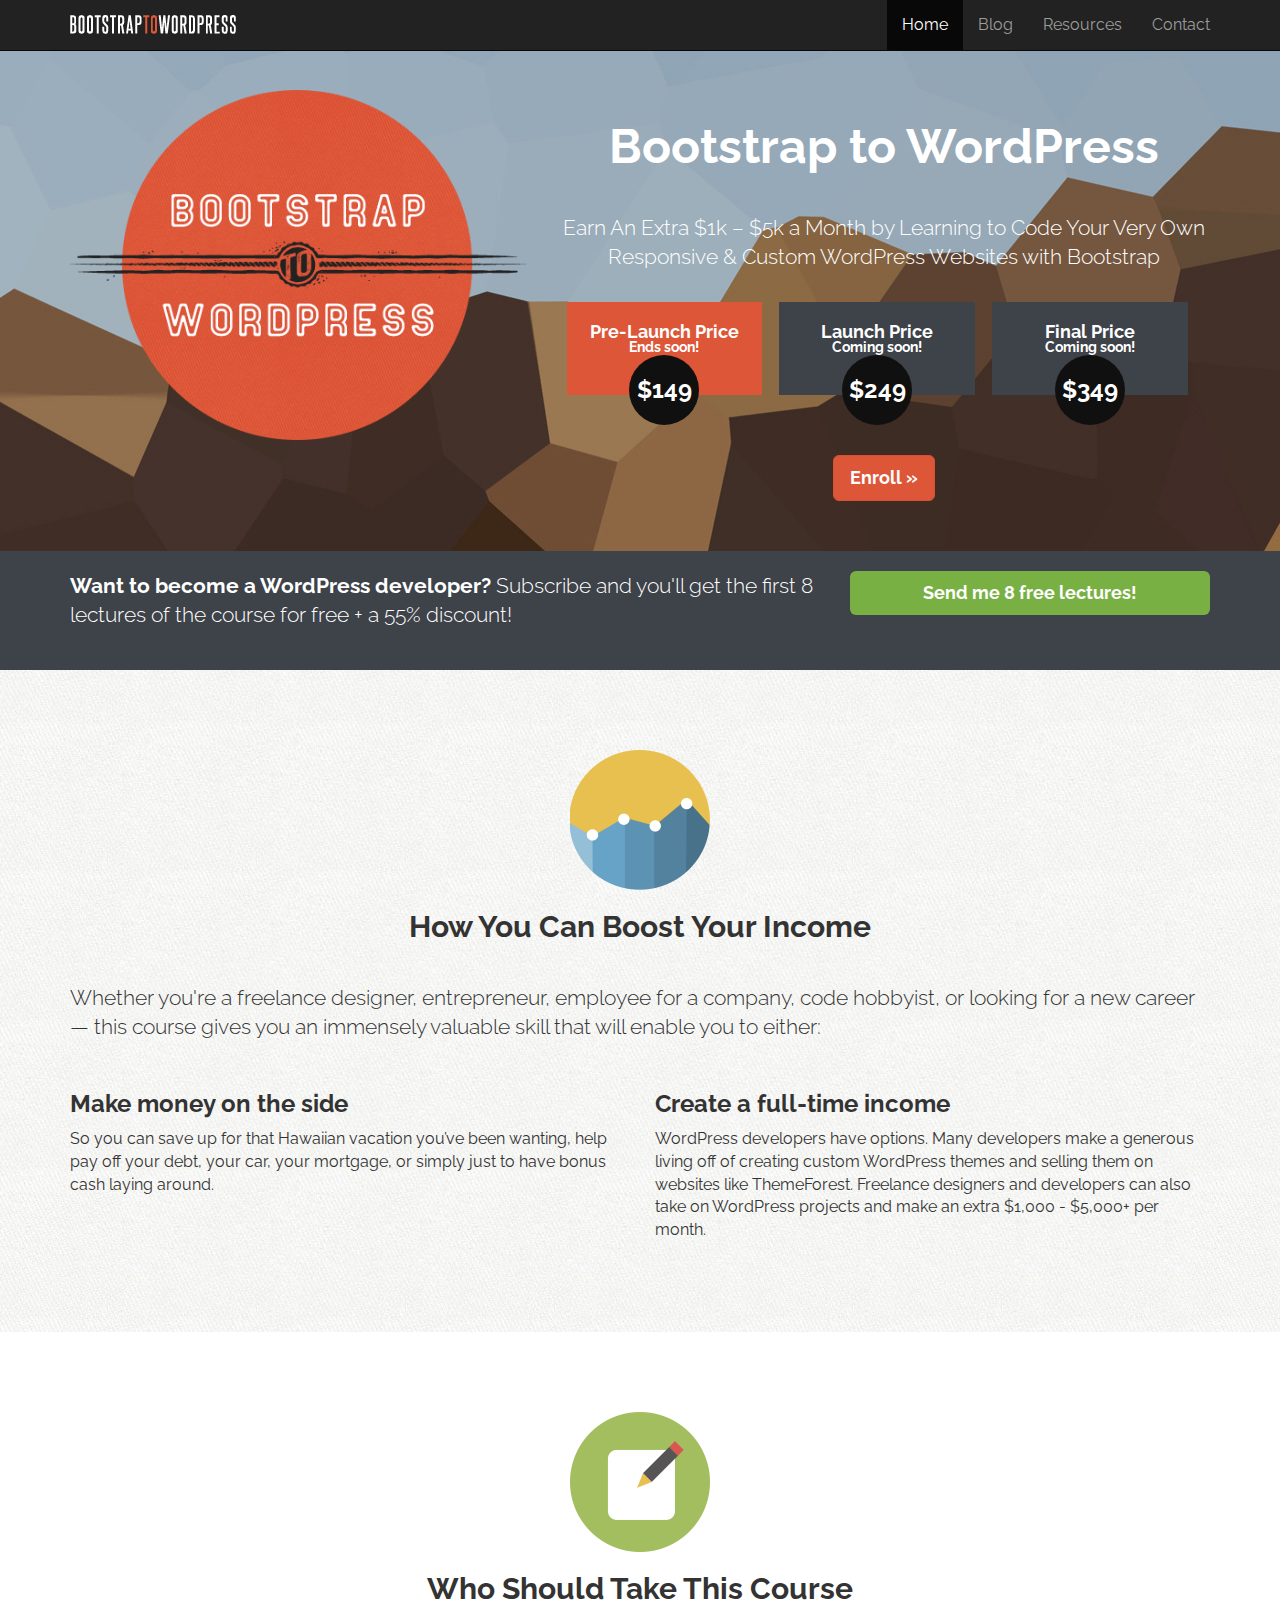
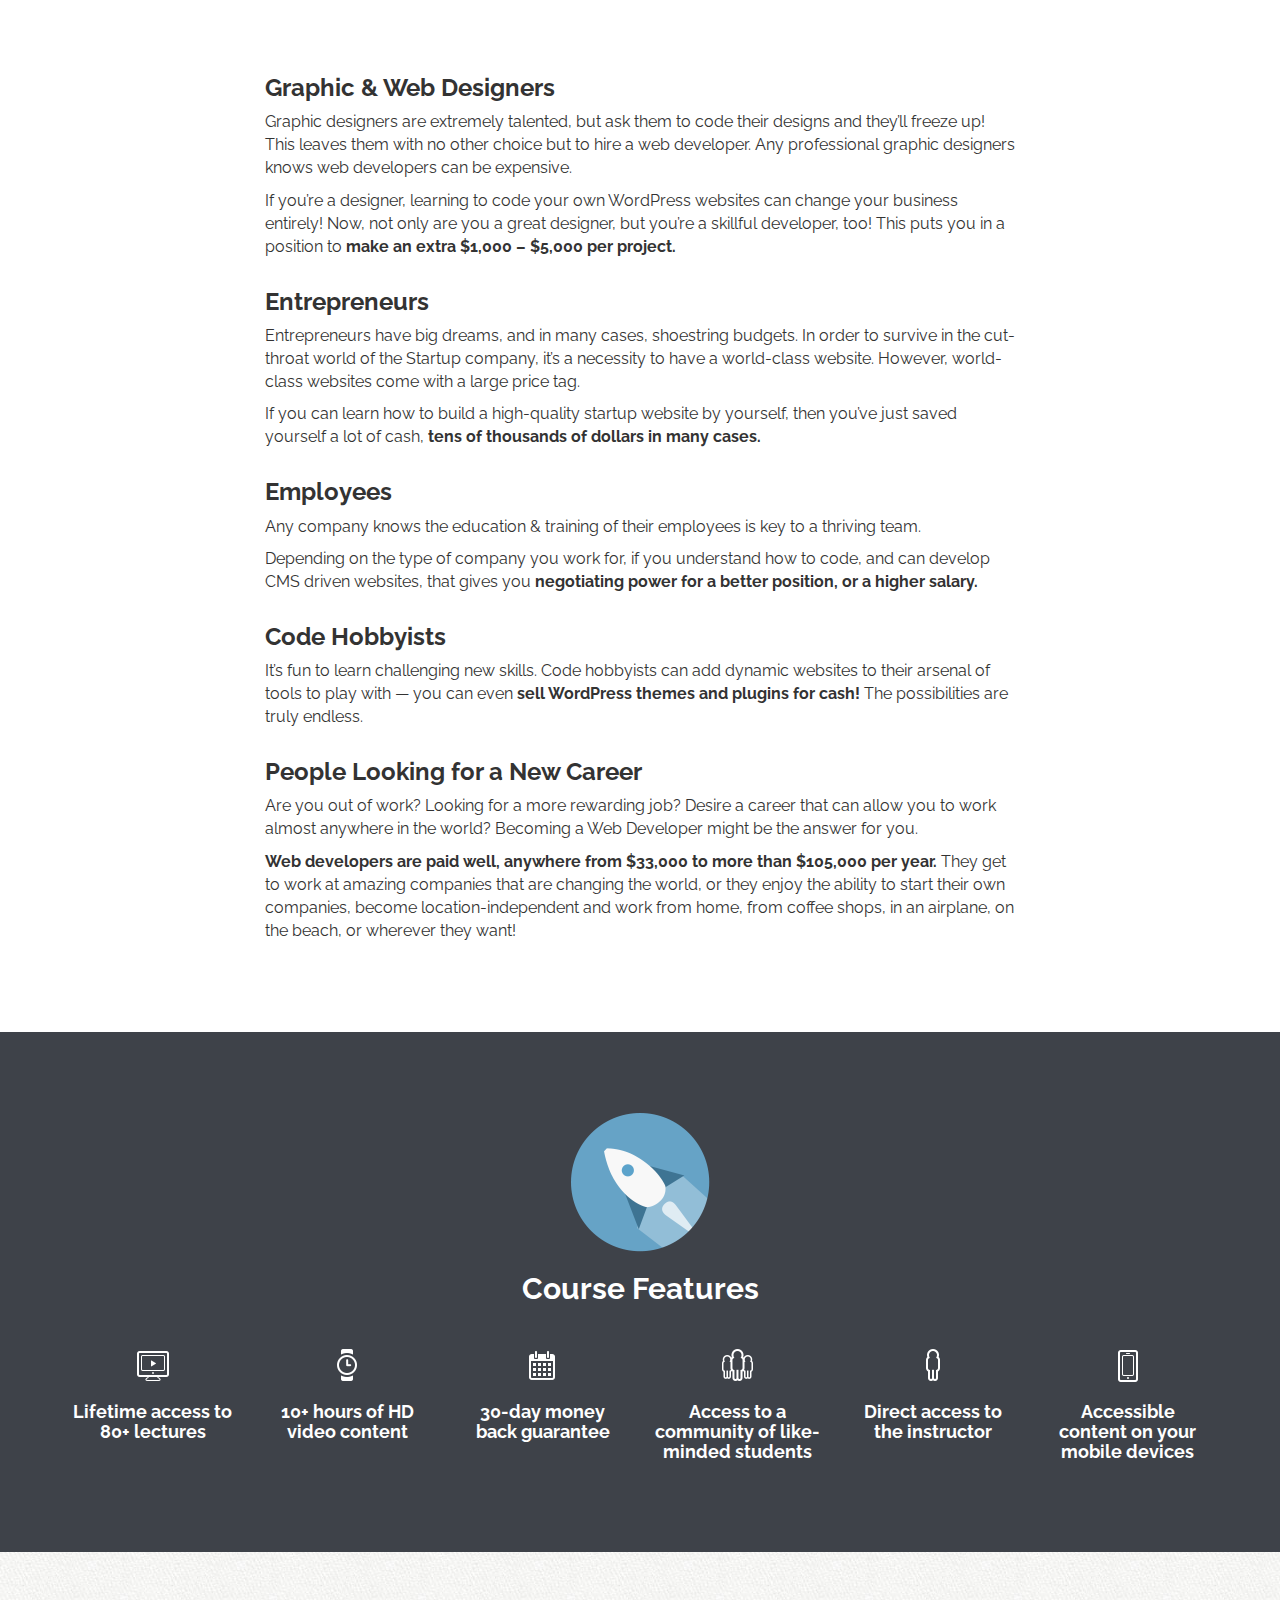
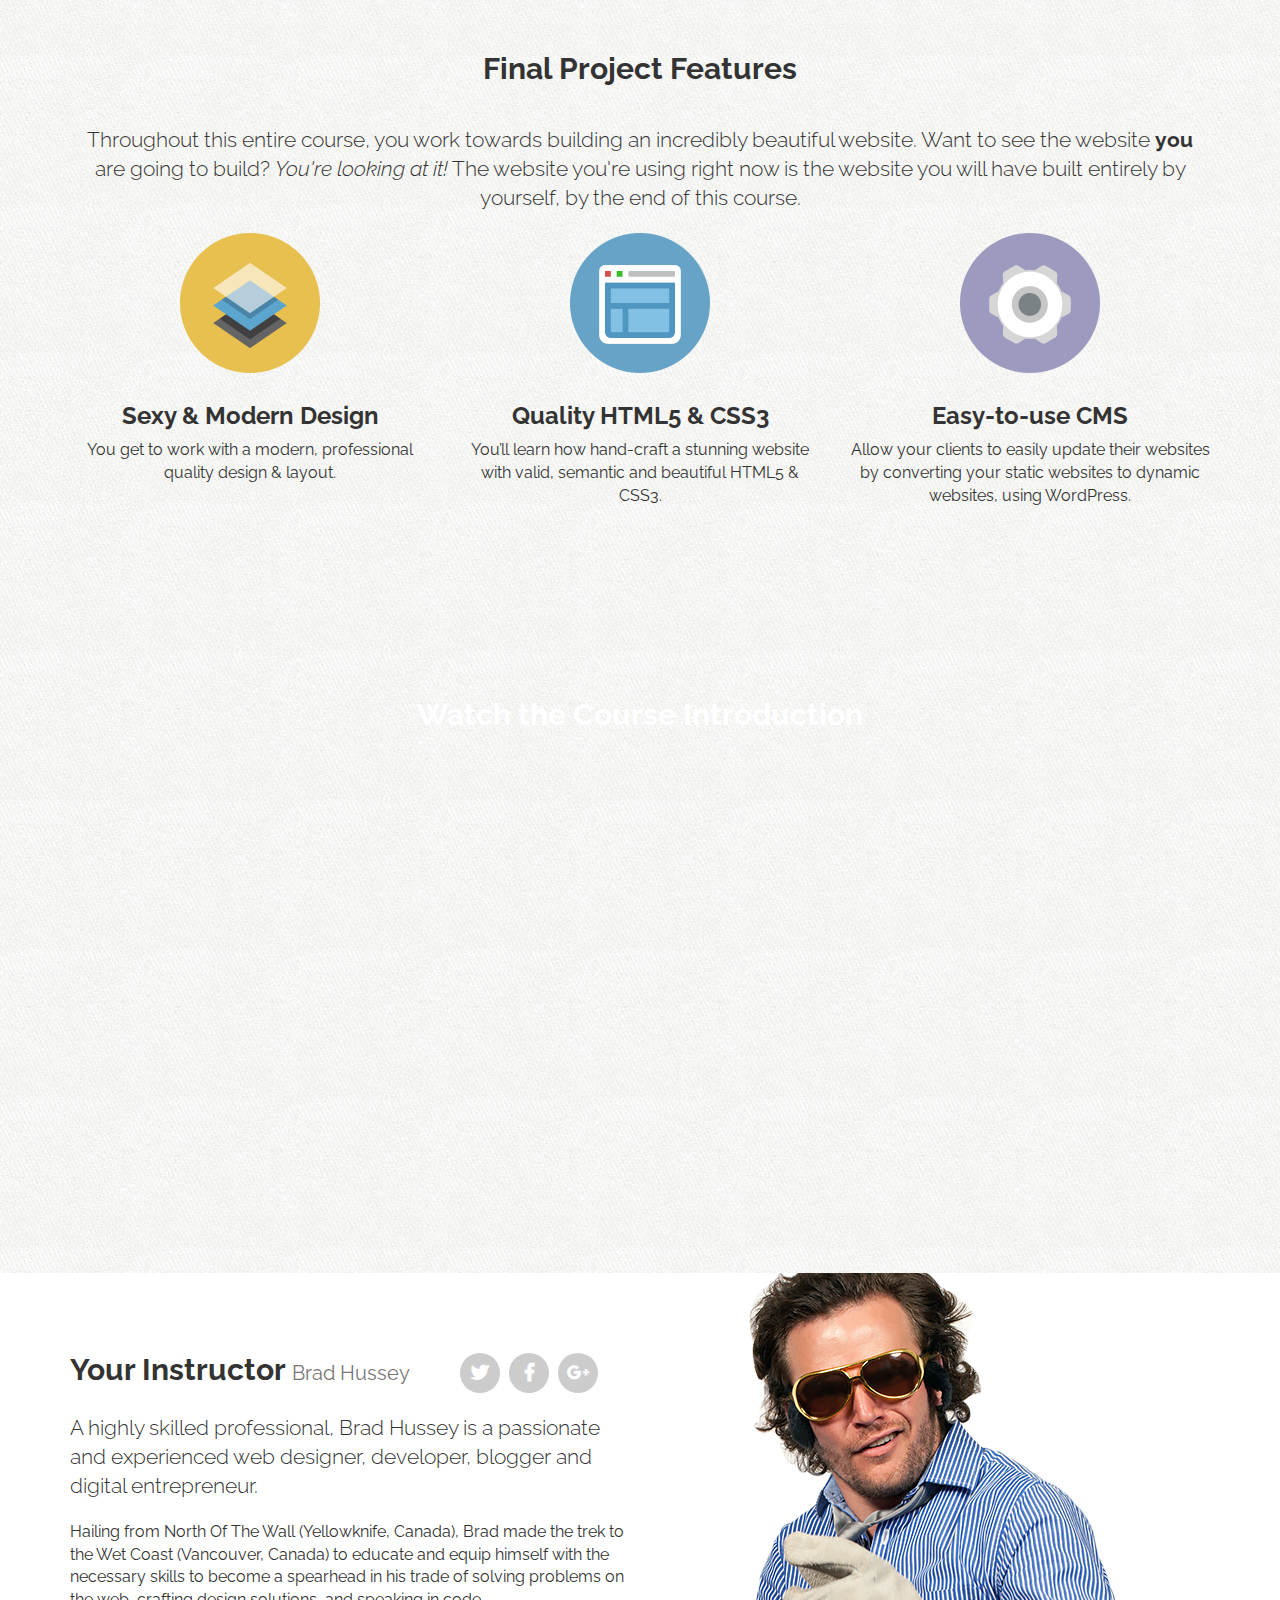
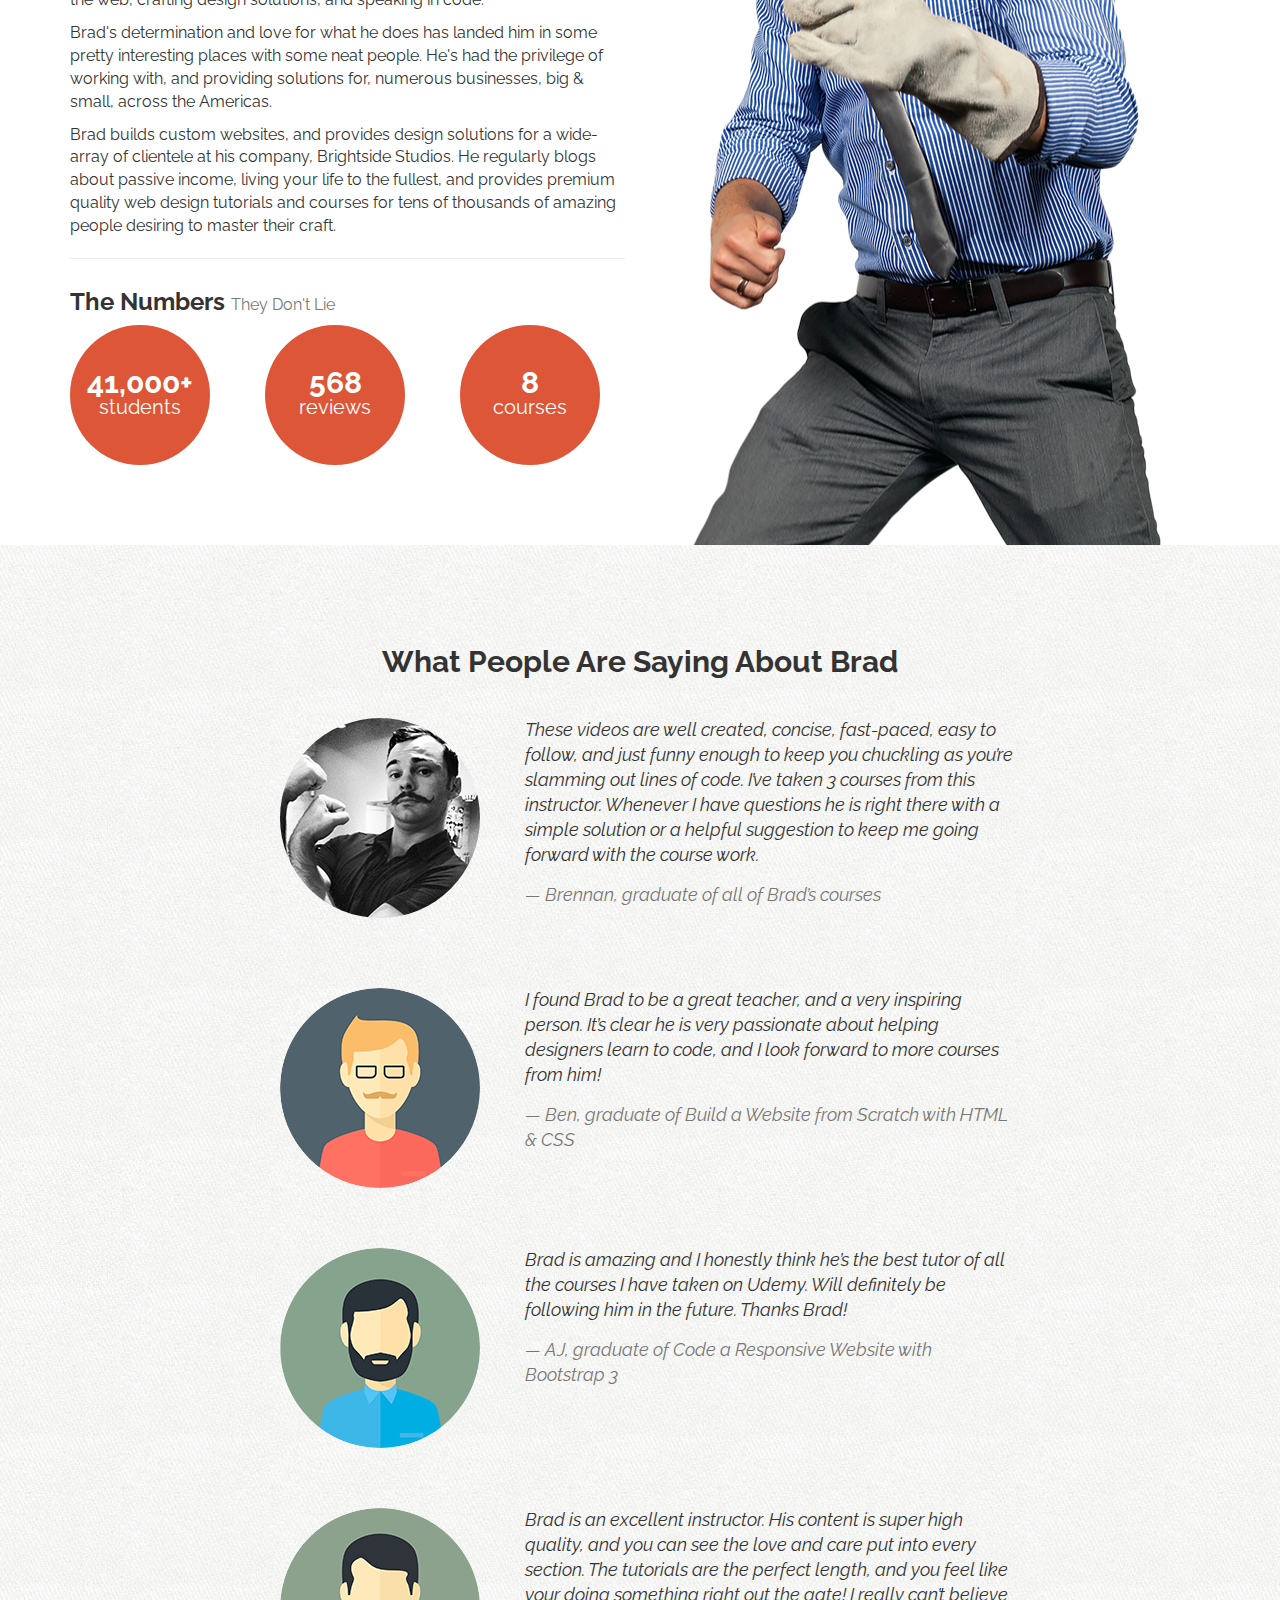
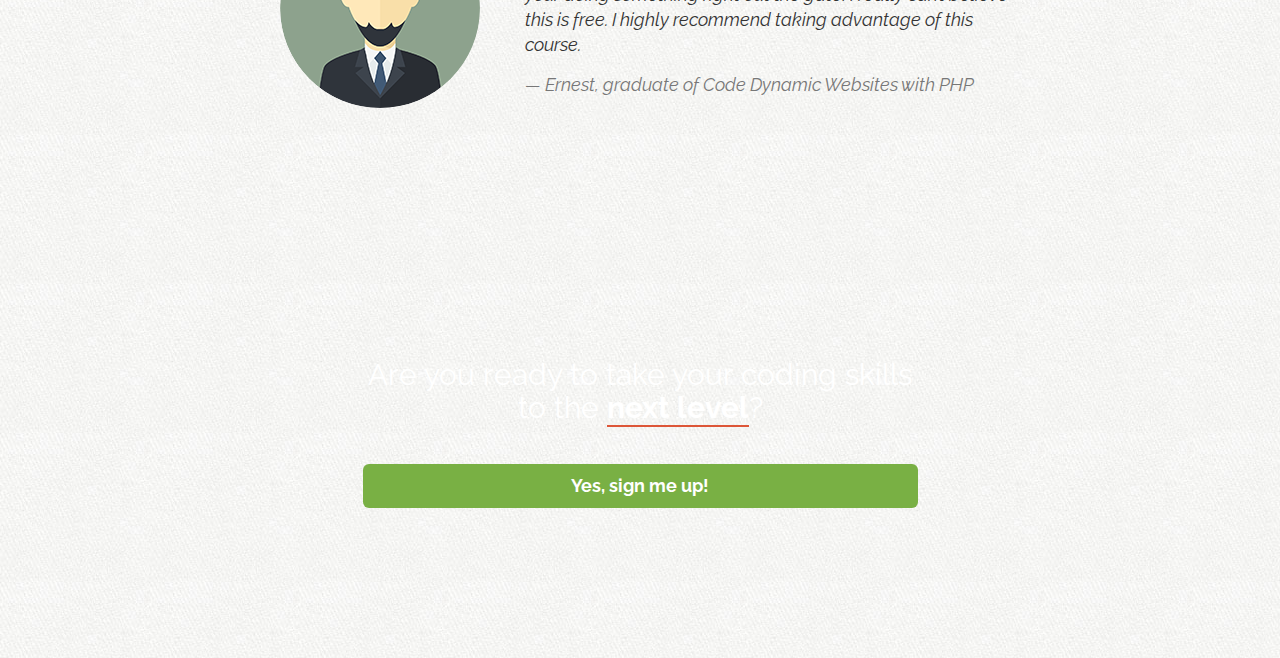
==== commit cdbb36a0: "Build desktop version of signup section" ====
--- a/index.html
+++ b/index.html
@@ -362,7 +362,16 @@
 
     <!-- SIGN UP SECTION
     ========================================== -->
-    <section></section>
+    <section id="signup">
+        <div class="container">
+            <div class="row">
+                <div class="col-sm-6 col-sm-offset-3">
+                    <h2>Are you ready to take your coding skills to the <strong>next level</strong>?</h2>
+                    <p><a href="#" class="btn btn-success btn-lg btn-block">Yes, sign me up!</a></p>
+                </div><!-- /.col -->
+            </div><!-- /.row -->
+        </div><!-- /.container -->
+    </section>
 
     <!-- FOOTER
     ========================================== -->
--- a/assets/css/custom.css
+++ b/assets/css/custom.css
@@ -41,11 +41,24 @@
     font-weight: bold;
 }
 
+.btn:focus {
+    outline: none !important;
+}
+
 .btn-danger {
     background-color: var(--salmon);
     border-color: #d95131;
 }
 
+.btn-success {
+    border: none;
+    background-color: #79b044;
+}
+
+.btn-success:hover {
+    background-color: #6a9b3d;
+}
+
 img {
     max-width: 100%;
 }
@@ -64,6 +77,23 @@
 
 .section-header {
     text-align: center;
+}
+
+blockquote {
+    border: none;
+    padding: 0;
+    font-style: italic;
+    text-align: left;
+}
+
+blockquote cite {
+    color: #777;
+    margin: 15px 0 0 0;
+    display: block;
+}
+
+.modal-content {
+    background: url('../img/tile.jpg') left top repeat;
 }
 
 /* === HERO === */
@@ -252,15 +282,19 @@
     border-radius: 50%;
 }
 
-blockquote {
-    border: none;
-    margin: 0;
-    font-style: italic;
-    text-align: left;
-}
-
-blockquote cite {
-    color: #777;
-    margin: 20px 0 0 0;
-    display: block;
+/* === SIGNUP === */
+
+#signup {
+    background: url('../img/hipster-stuff.jpg') center center repeat fixed;
+    padding: 140px 0;
+    text-align: center;
+    color: white;
+}
+
+#signup h2 {
+    font-weight: normal;
+}
+
+#signup h2 strong {
+    border-bottom: 2px solid var(--salmon);
 }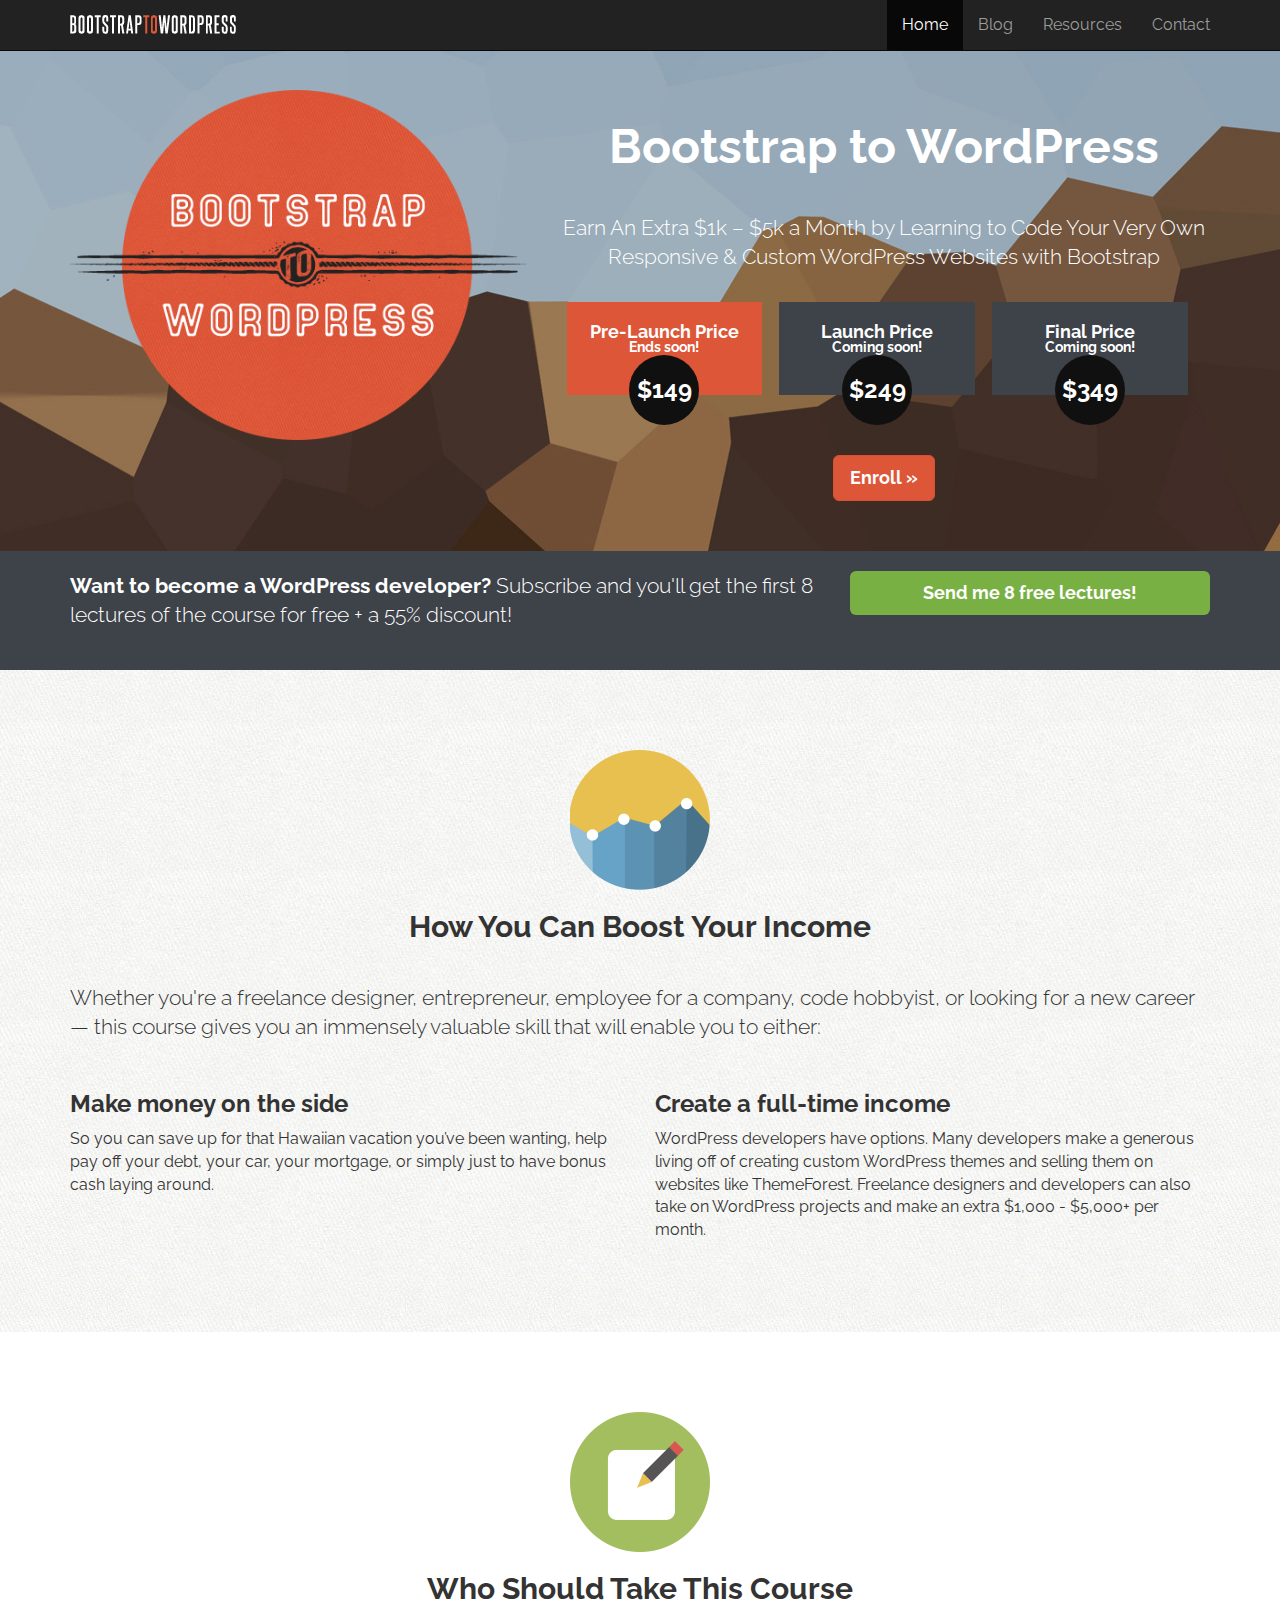
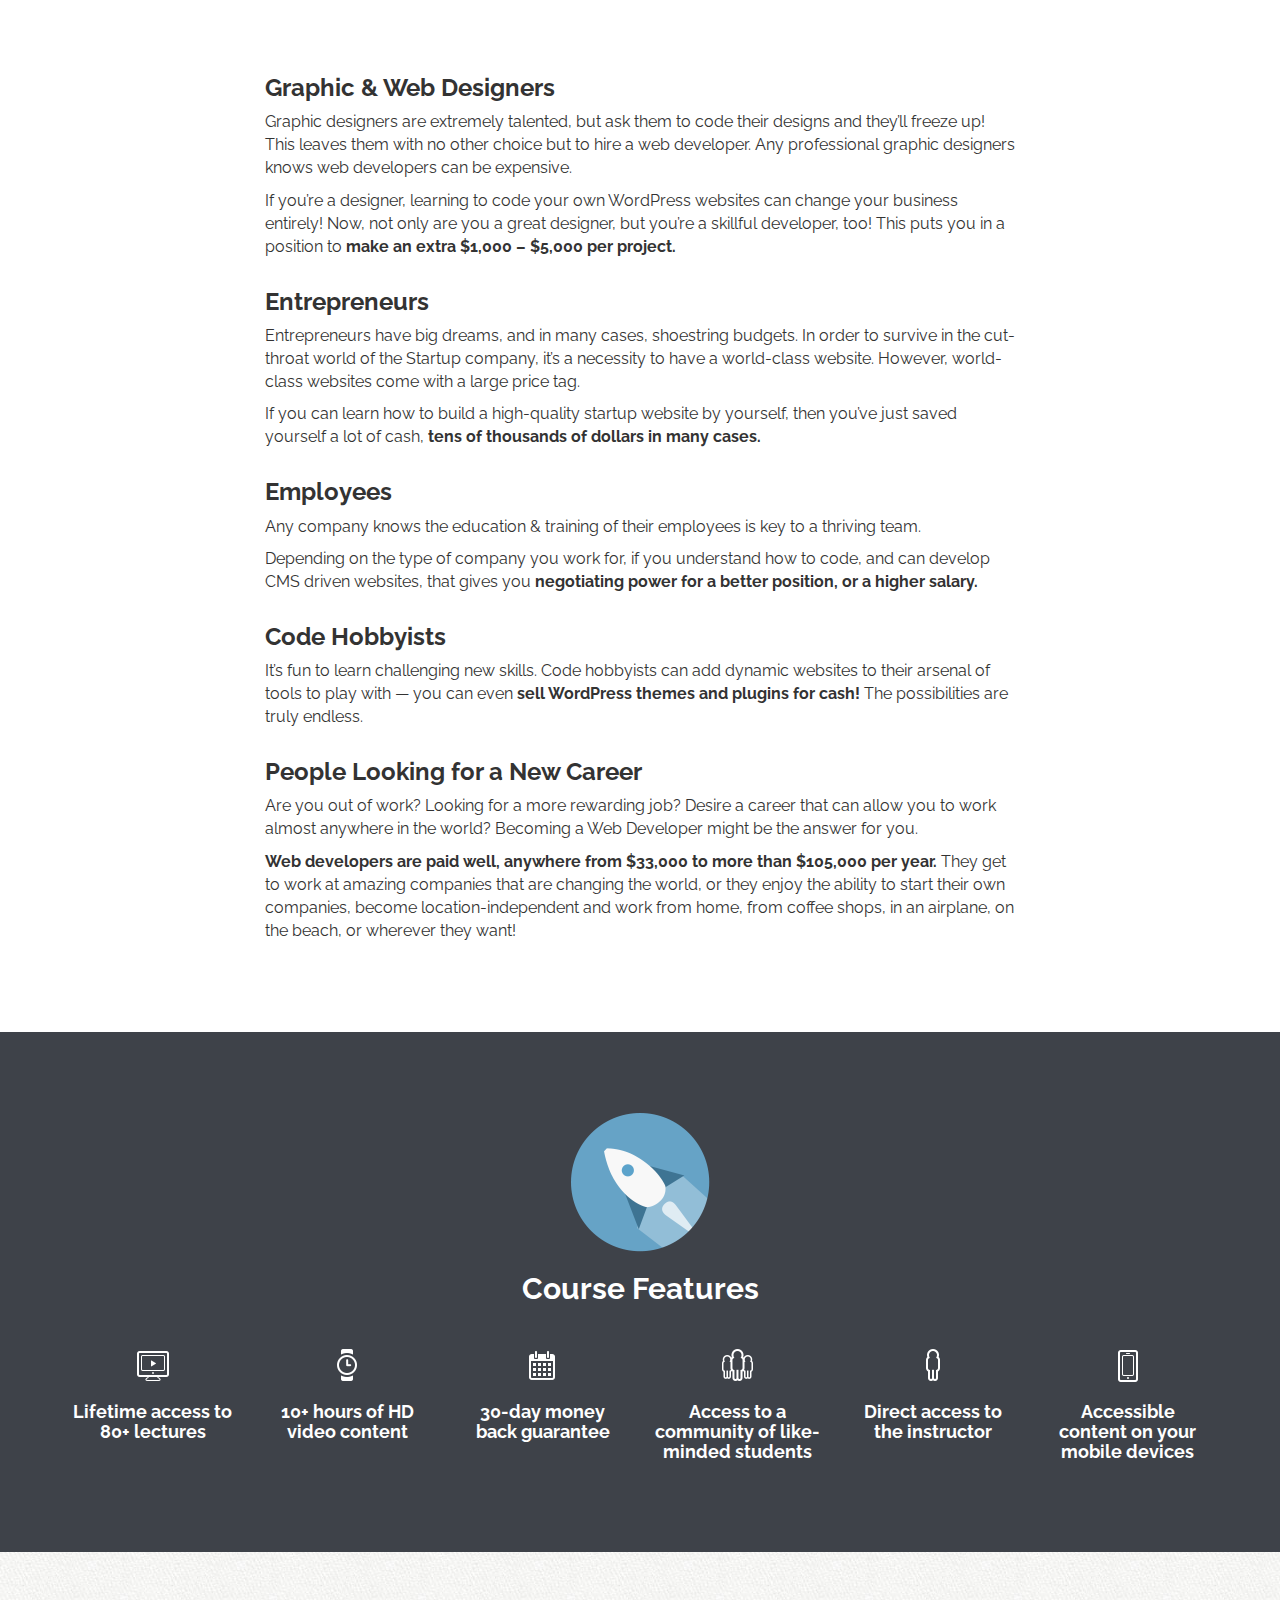
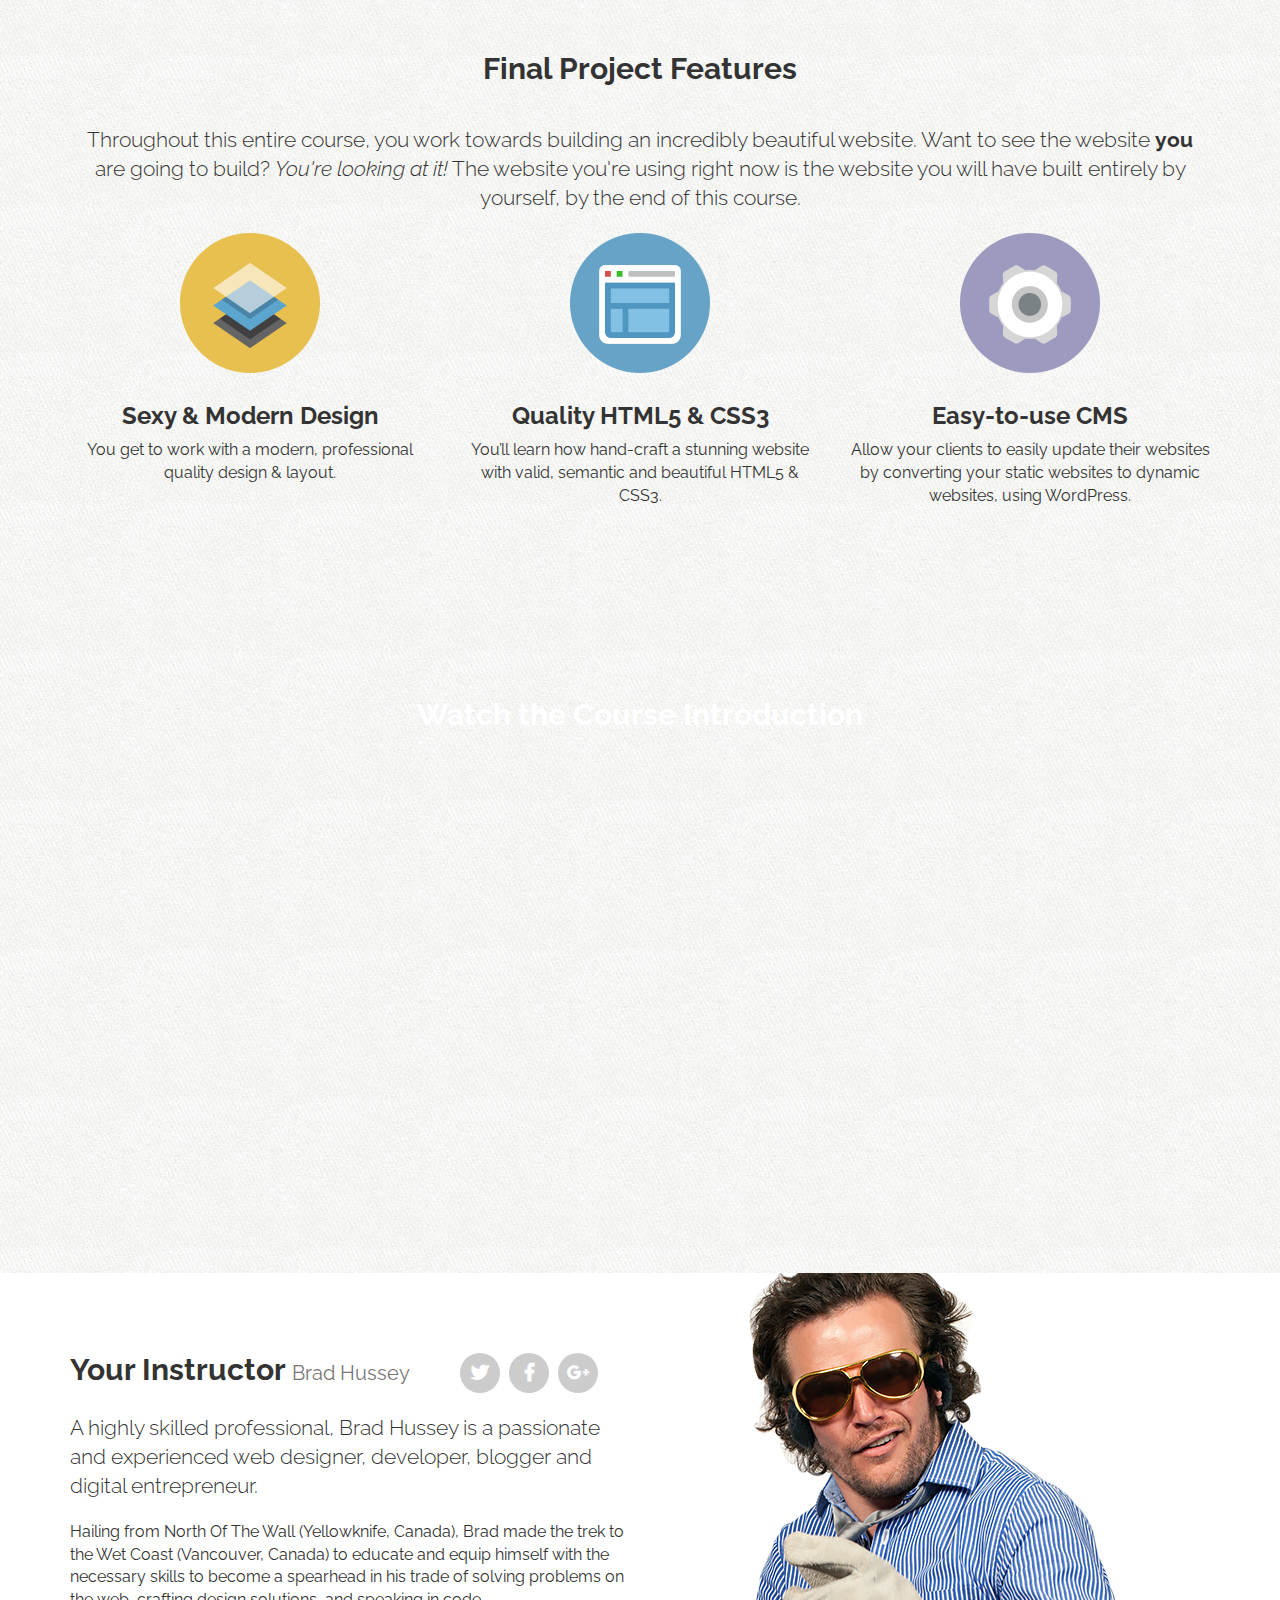
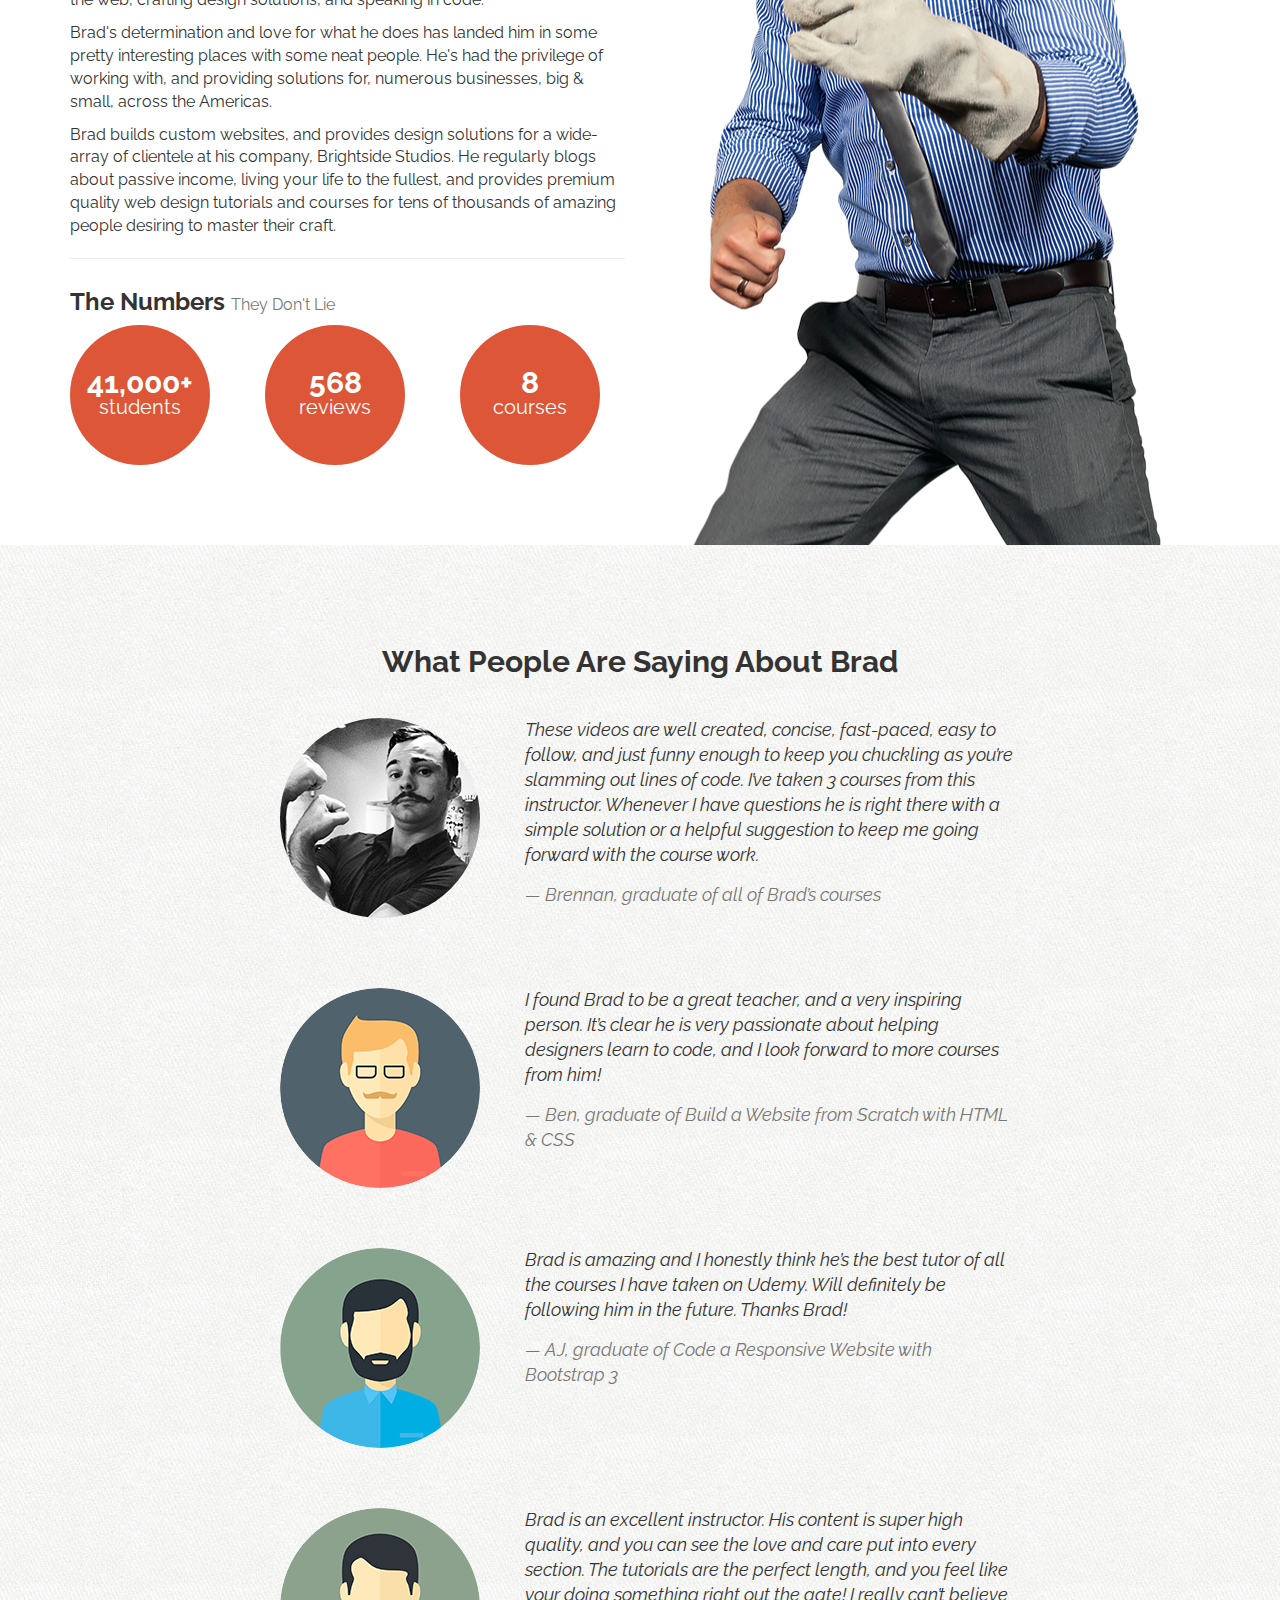
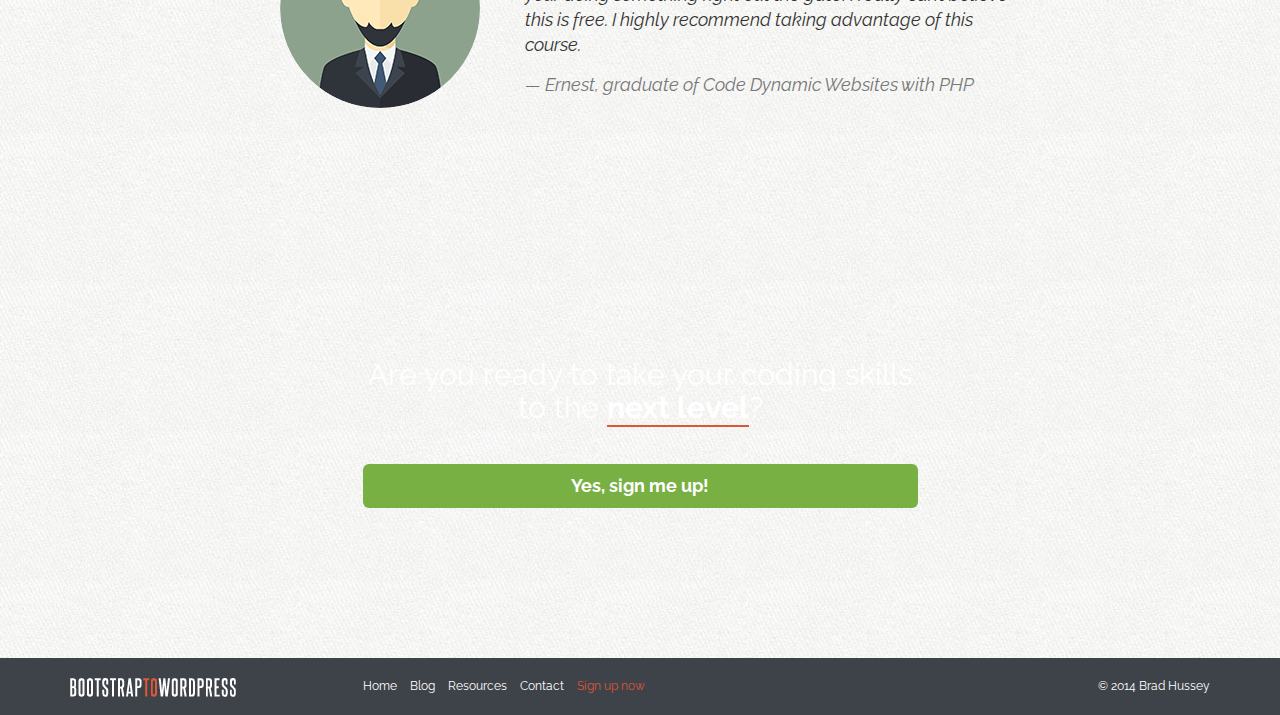
==== commit 66cb8914: "Build desktop version of footer" ====
--- a/index.html
+++ b/index.html
@@ -375,7 +375,29 @@
 
     <!-- FOOTER
     ========================================== -->
-    <footer></footer>
+    <footer>
+        <div class="container">
+            <div class="row">
+                <div class="col-sm-3">
+                    <p><a href="index.html"><img src="assets/img/logo.png" alt="Bootstrap to WordPress"></a></p>
+                </div><!-- /.col -->
+                <div class="col-sm-6">
+                    <nav>
+                        <ul class="list-unstyled list-inline">
+                            <li><a href="#">Home</a></li>
+                            <li><a href="#">Blog</a></li>
+                            <li><a href="#">Resources</a></li>
+                            <li><a href="#">Contact</a></li>
+                            <li class="signup-link"><a href="#">Sign up now</a></li>
+                        </ul>
+                    </nav>
+                </div><!-- /.col -->
+                <div class="col-sm-3">
+                    <p class="pull-right">&copy; 2014 Brad Hussey</p>
+                </div><!-- /.col -->
+            </div><!-- /.row -->
+        </div><!-- /.container -->
+    </footer>
 
     <!-- MODAL
     ========================================== -->
--- a/assets/css/custom.css
+++ b/assets/css/custom.css
@@ -37,8 +37,18 @@
     font-size: 18px;
 }
 
+a:visited {
+    color: var(--salmon);
+}
+
+a:hover {
+    text-decoration: none;
+    color: #c9302c;
+}
+
 .btn {
     font-weight: bold;
+    color: white;
 }
 
 .btn:focus {
@@ -297,4 +307,30 @@
 
 #signup h2 strong {
     border-bottom: 2px solid var(--salmon);
+}
+
+/* === FOOTER === */
+
+footer {
+    background: #3e4249;
+    color: white;
+    padding: 20px 0 10px;
+    font-size: 12px;
+}
+
+footer p {
+    margin: 0;
+}
+
+footer a:link, footer:visited {
+    color: white;
+}
+
+footer a:hover,
+footer li.signup-link a {
+    color: var(--salmon);
+}
+
+footer li.signup-link a:hover {
+    font-weight: bold;
 }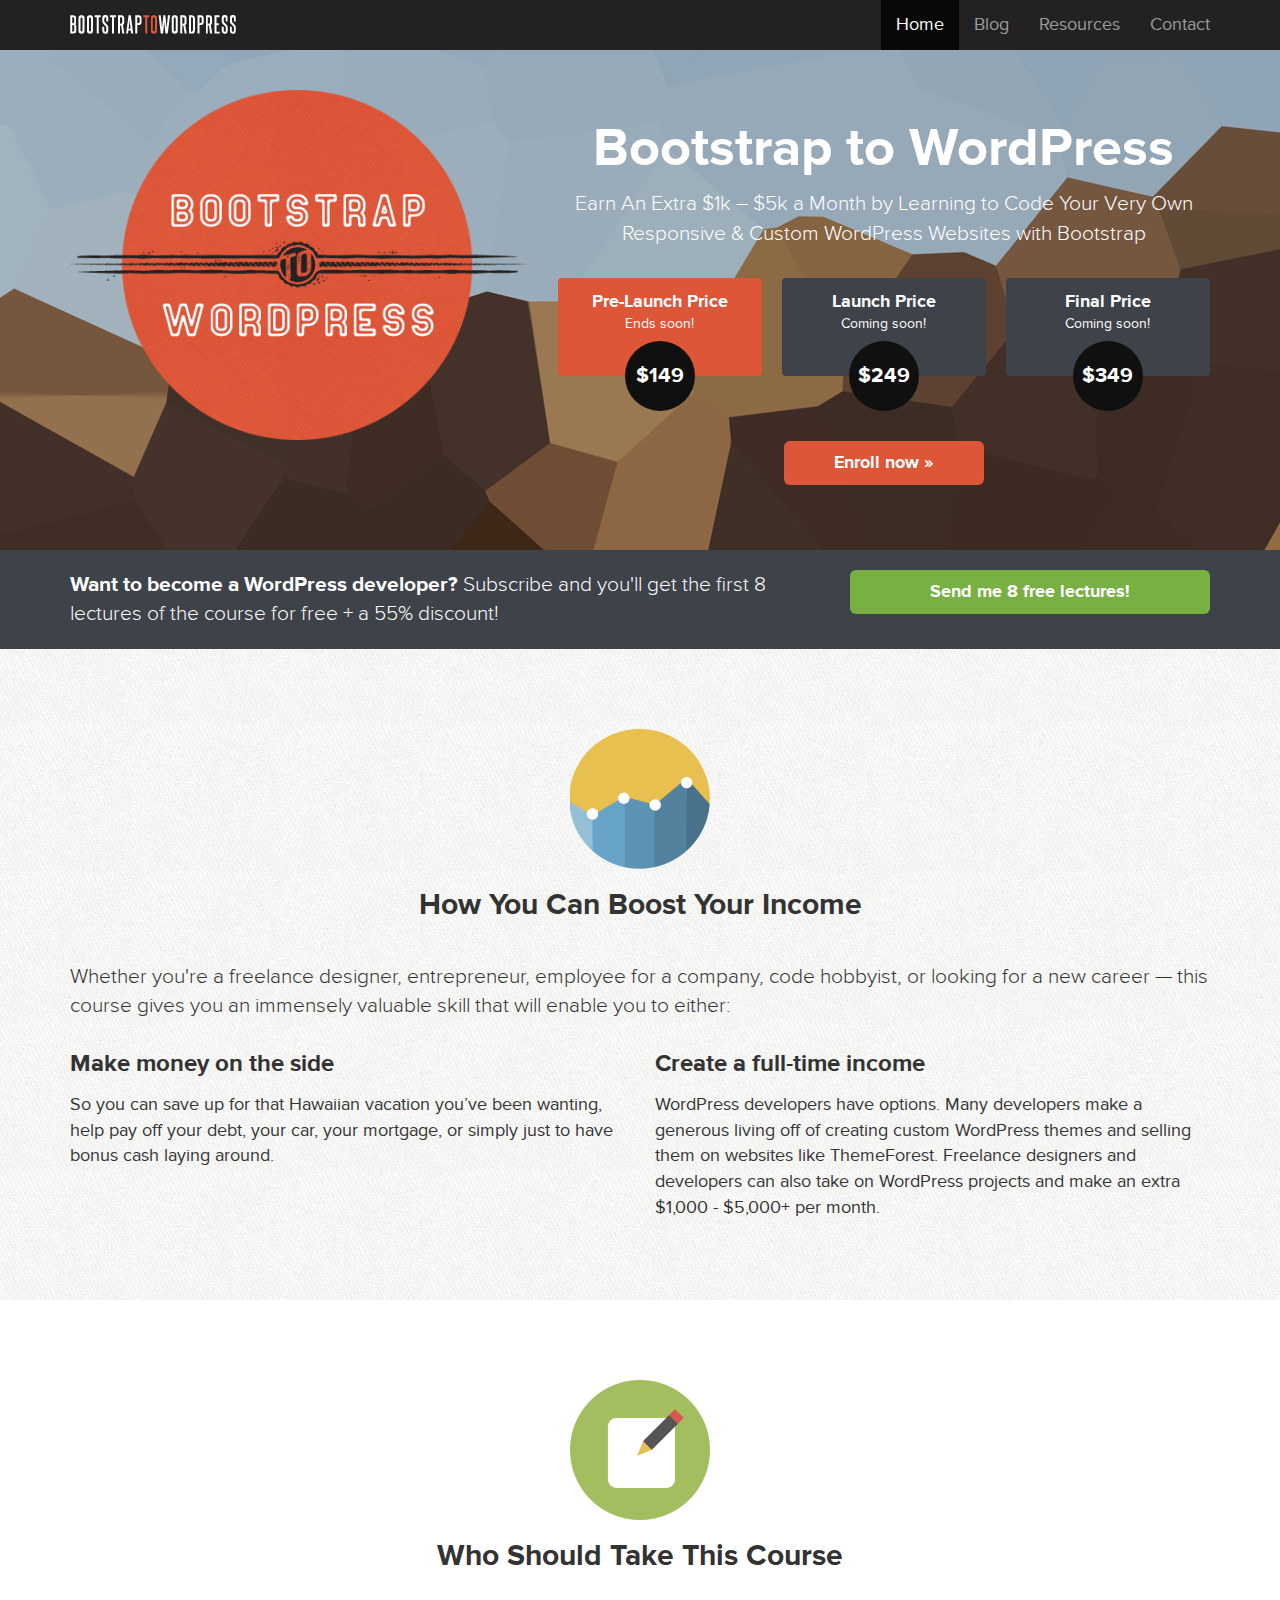
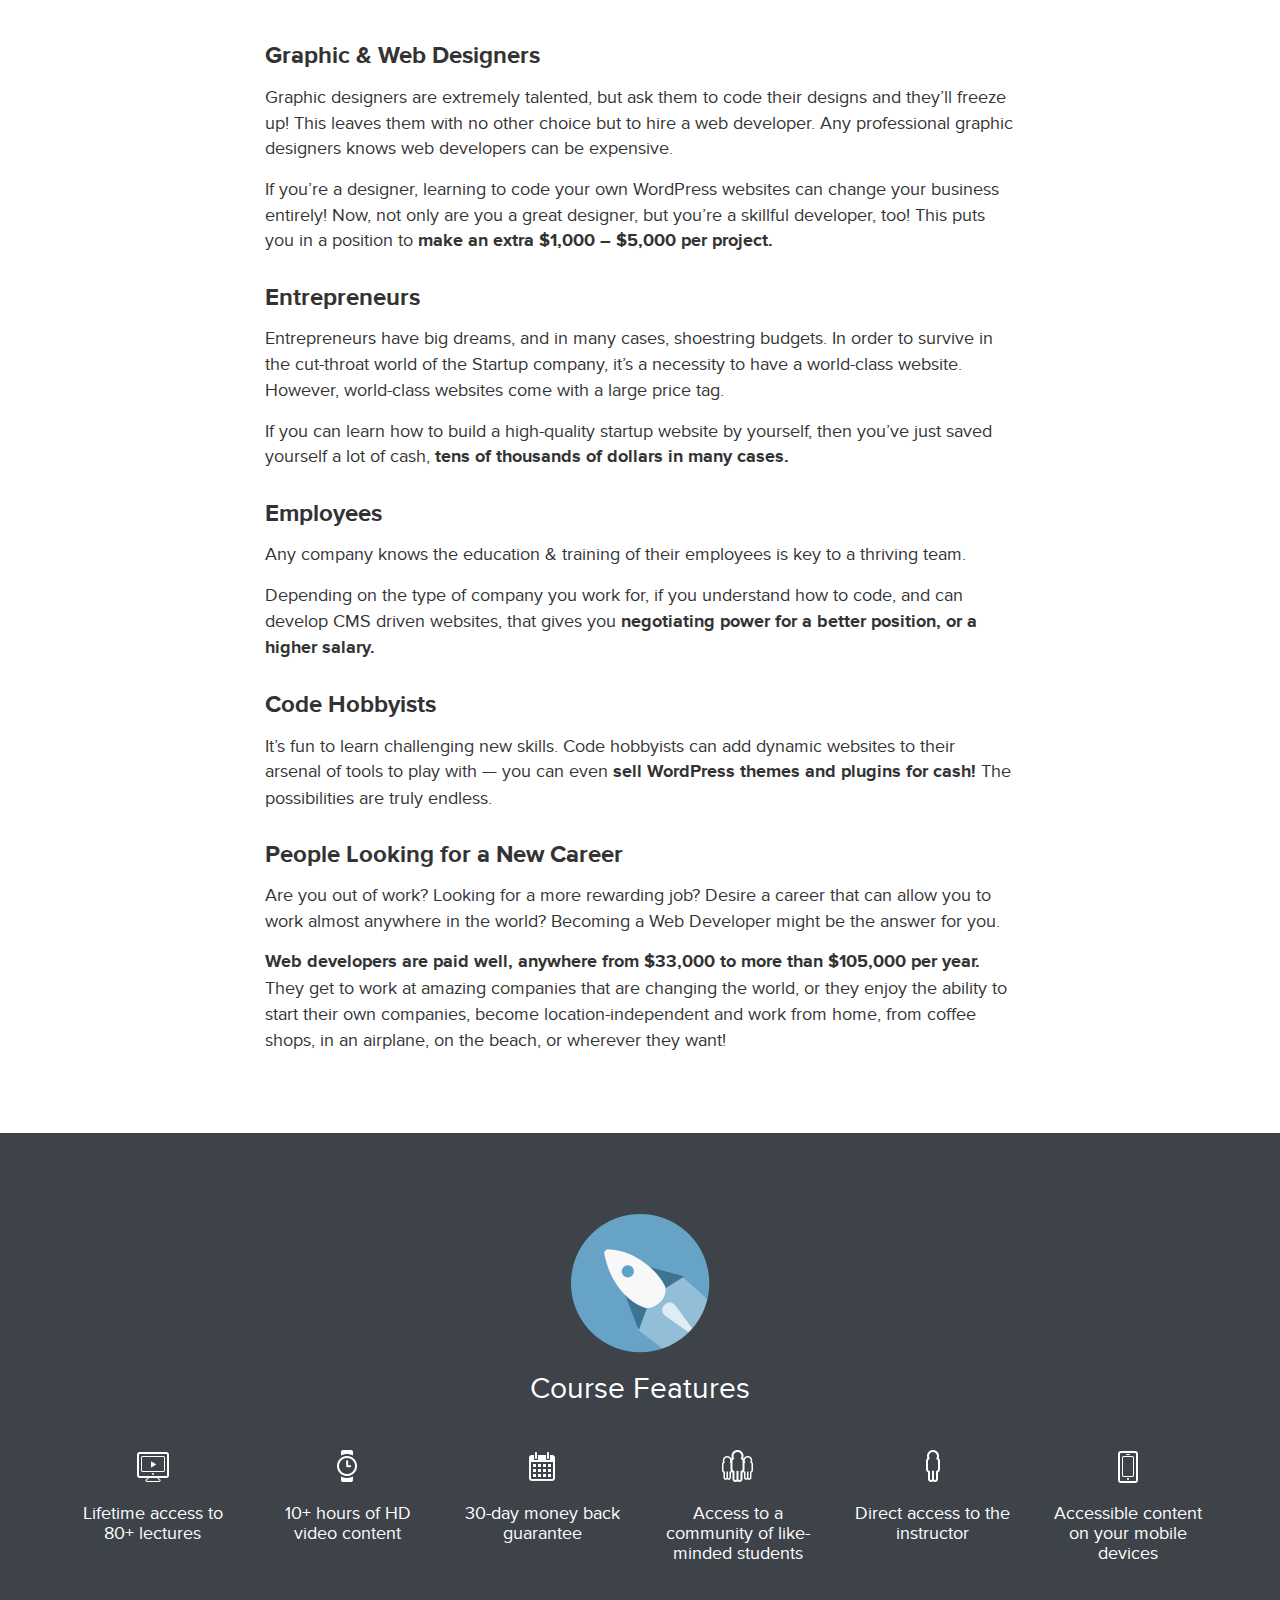
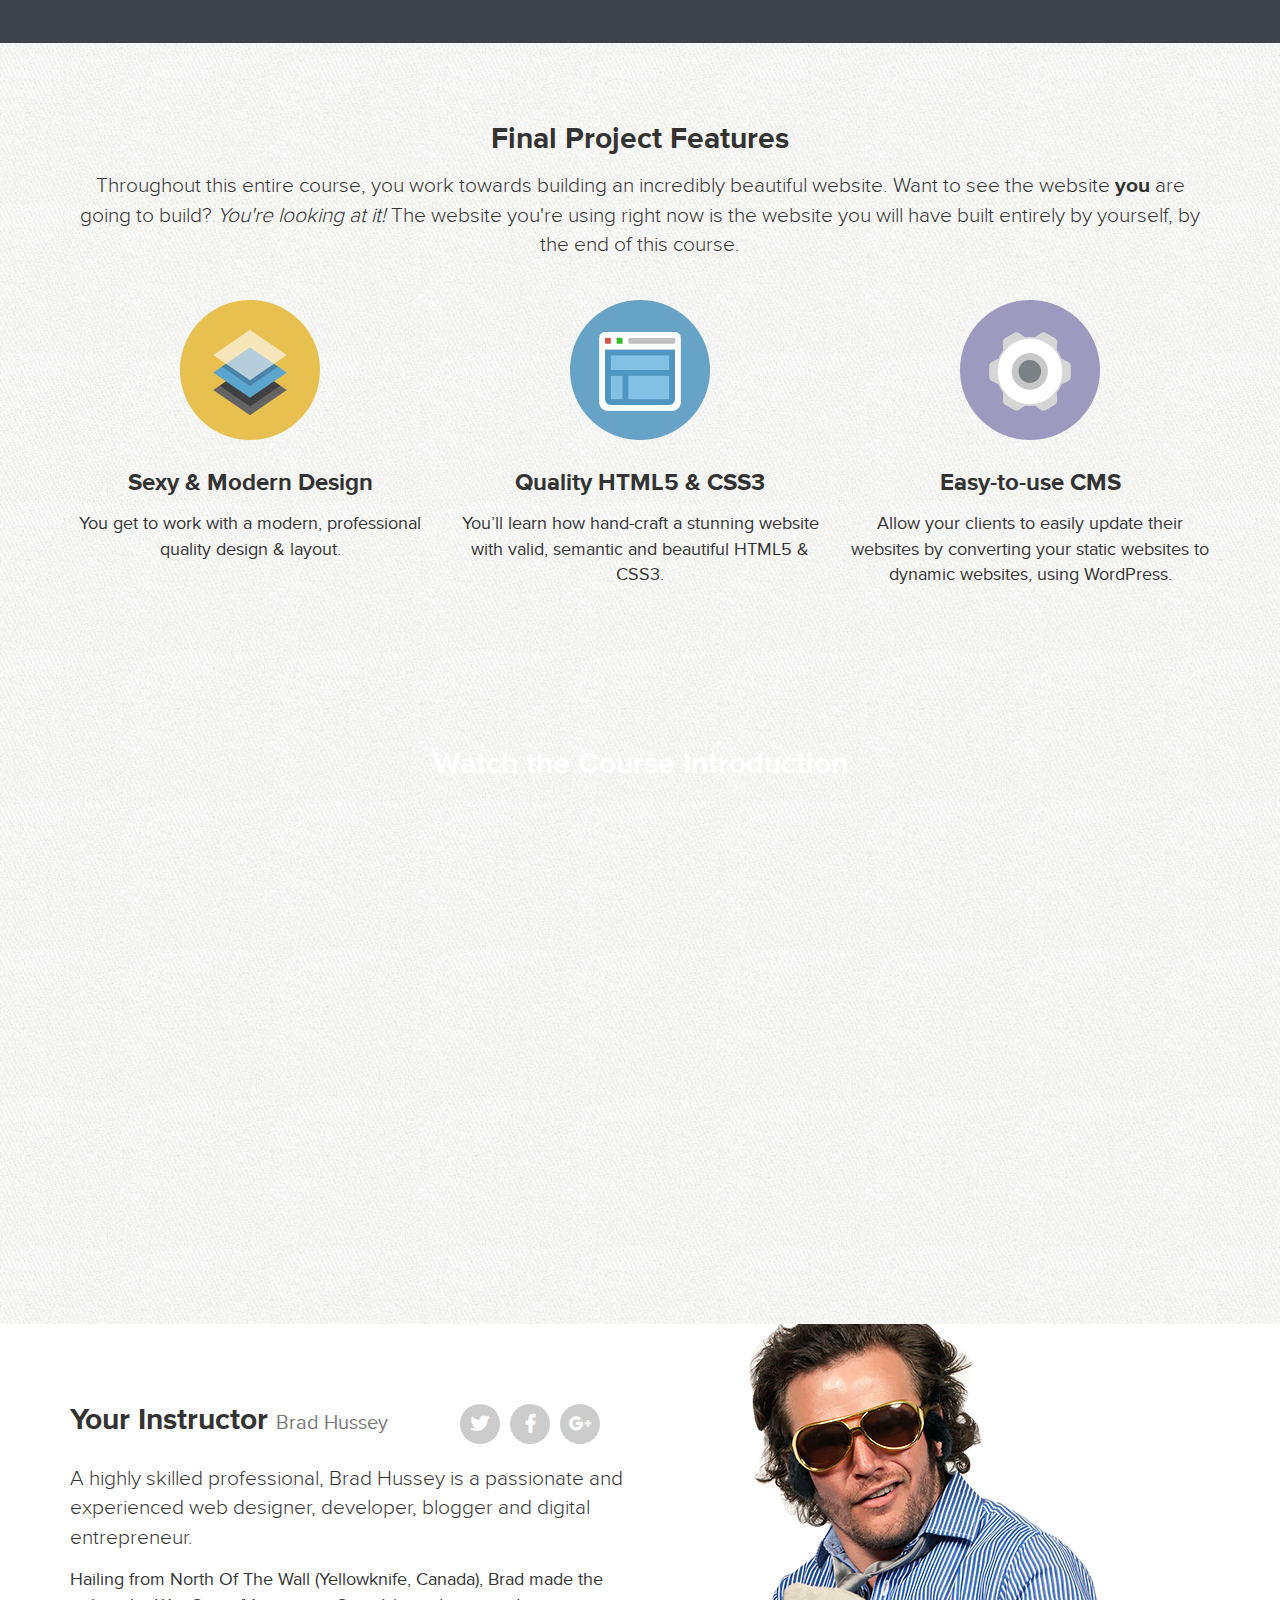
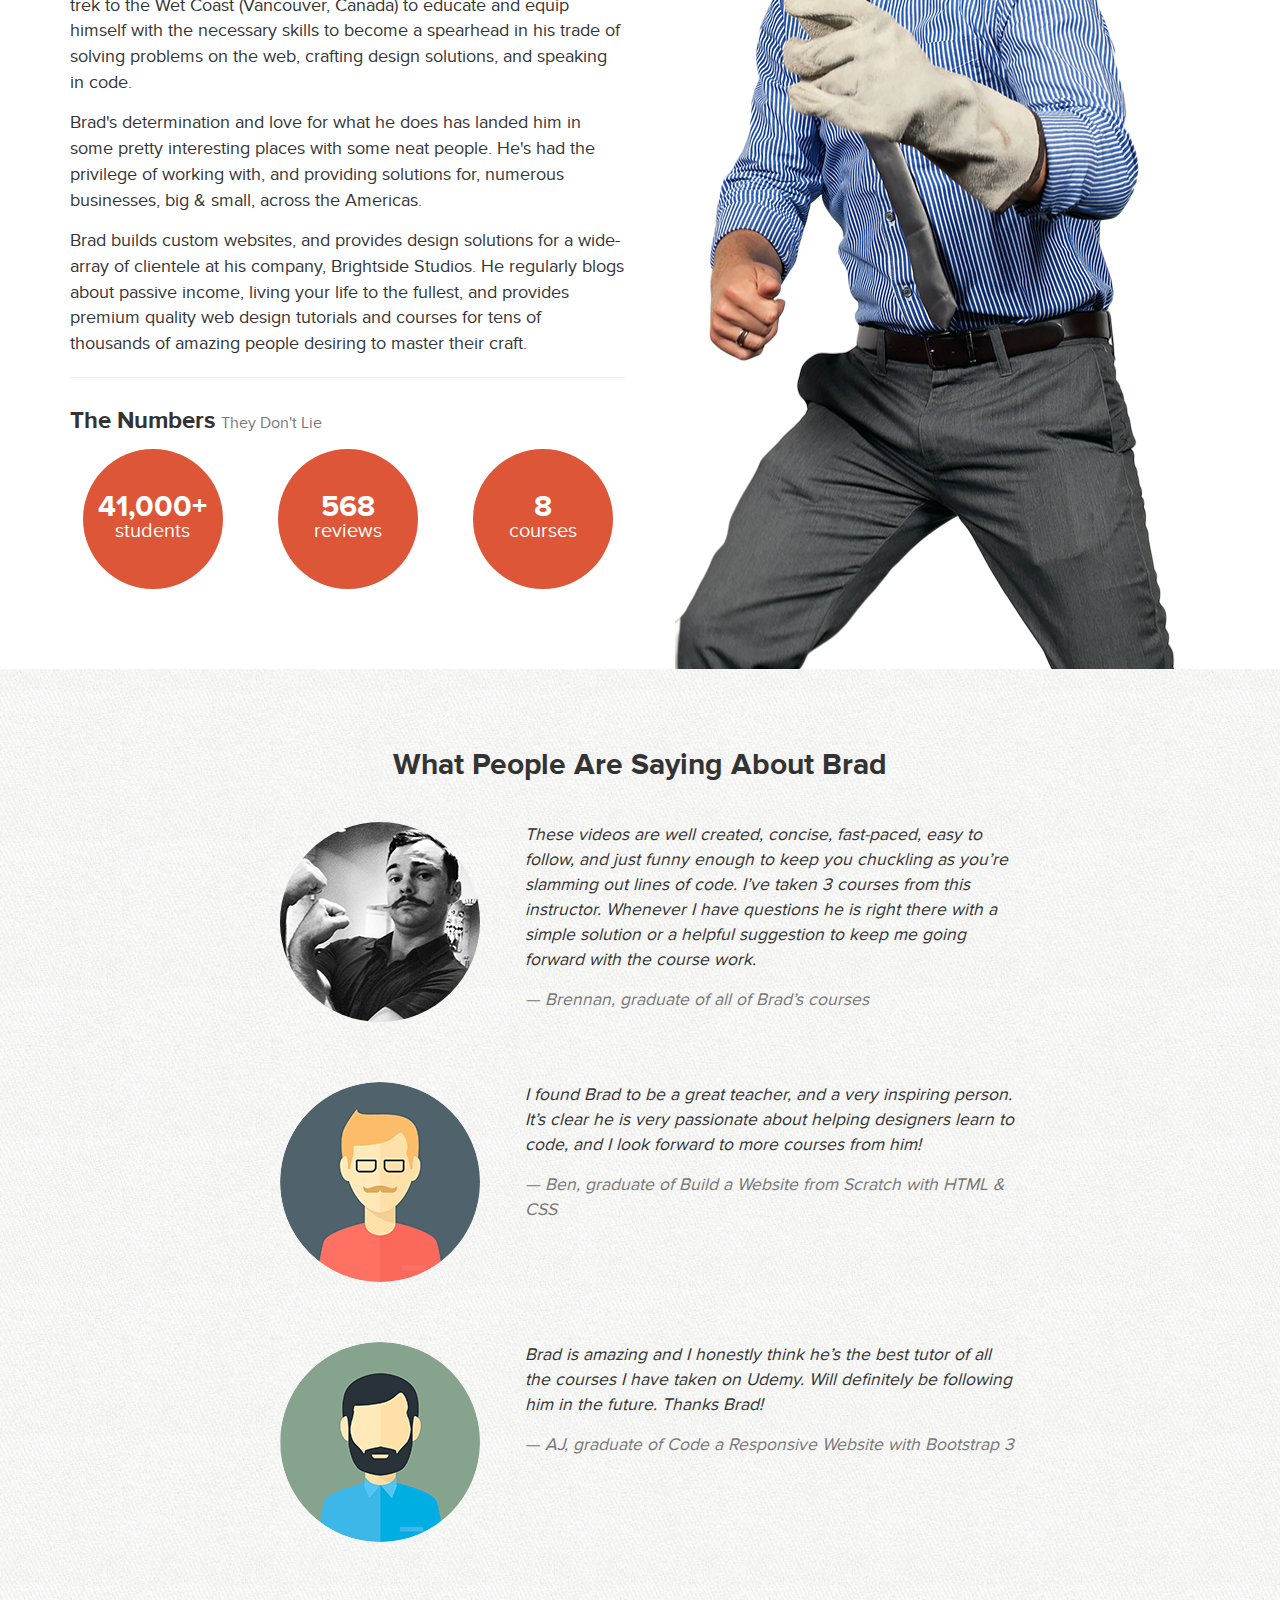
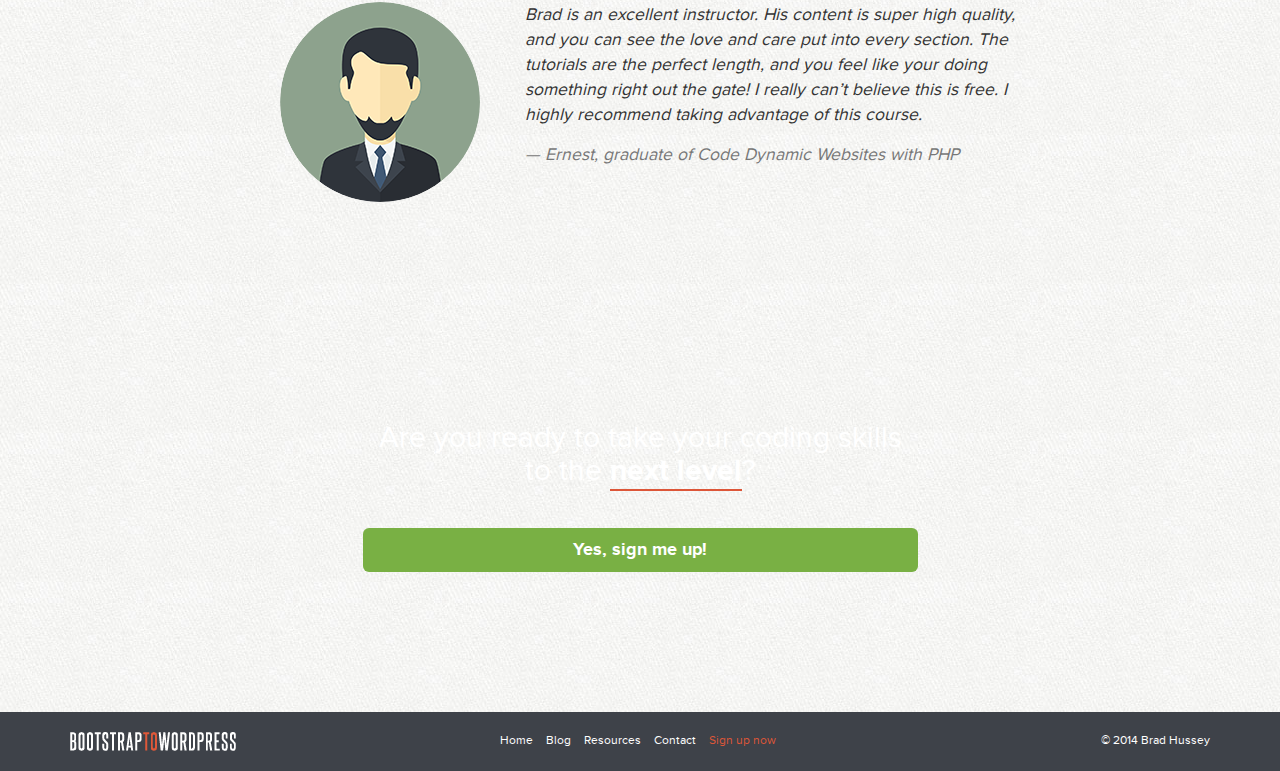
==== commit 8097dad6: "Build mobile version of all sections" ====
--- a/index.html
+++ b/index.html
@@ -5,9 +5,6 @@
     <meta name="viewport" content="width=device-width, initial-scale=1.0">
     <meta http-equiv="X-UA-Compatible" content="ie=edge">
     <title>Bootstrap to WordPress</title>
-
-    <!-- RALEWAY GOOGLE FONT -->
-    <link href="https://fonts.googleapis.com/css?family=Raleway:400,400i,700" rel="stylesheet">
 
     <!-- FONT-AWESOME CSS -->
     <link rel="stylesheet" href="assets/css/font-awesome/css/all.css">
@@ -55,10 +52,10 @@
     <section class="hero">
         <div class="container clearfix">
             <div class="row">
-                <div class="col-sm-5">
+                <div class="col-md-5 text-center">
                     <img src="assets/img/logo-badge.png" alt="Bootstrap to WordPress" class="logo">
                 </div><!-- /.col -->
-                <div class="col-sm-7 hero-text">
+                <div class="col-md-7 hero-text">
                     <h1>Bootstrap to WordPress</h1>
                     <p class="lead">Earn An Extra $1k – $5k a Month by Learning to Code Your Very Own Responsive &amp; Custom WordPress Websites with Bootstrap</p>
 
@@ -79,7 +76,7 @@
                         </div><!-- /.price -->
                     </div><!-- /#price-timeline -->
 
-                    <p><a href="#" role="button" class="btn btn-lg btn-danger">Enroll &raquo;</a></p>
+                    <p><a href="#" role="button" class="btn btn-lg btn-danger">Enroll now &raquo;</a></p>
 
                 </div><!-- /.col -->
             </div><!-- /.row -->
@@ -139,7 +136,7 @@
             </div><!-- /.section-header -->
 
             <div class="row">
-                <div class="col-sm-8 col-sm-offset-2">
+                <div class="col-md-8 col-md-offset-2">
                     <h3>Graphic &amp; Web Designers</h3>
                     <p>Graphic designers are extremely talented, but ask them to code their designs and they’ll freeze up! This leaves them with no other choice but to hire a web developer. Any professional graphic designers knows web developers can be expensive.</p>
                     <p>If you’re a designer, learning to code your own WordPress websites can change your business entirely! Now, not only are you a great designer, but you’re a skillful developer, too! This puts you in a position to <strong>make an extra $1,000 – $5,000 per project.</strong></p>
@@ -173,27 +170,27 @@
             </div><!-- /.section-header -->
 
             <div class="row">
-                <div class="col-sm-2">
+                <div class="col-sm-4 col-md-2 feature">
                     <i class="ci ci-computer"></i>
                     <h4>Lifetime access to 80+ lectures</h4>
                 </div><!-- /.col -->
-                <div class="col-sm-2">
+                <div class="col-sm-4 col-md-2 feature">
                     <i class="ci ci-watch"></i>
                     <h4>10+ hours of HD video content</h4>
                 </div><!-- /.col -->
-                <div class="col-sm-2">
+                <div class="col-sm-4 col-md-2 feature">
                     <i class="ci ci-calendar"></i>
                     <h4>30-day money back guarantee</h4>
                 </div><!-- /.col -->
-                <div class="col-sm-2">
+                <div class="col-sm-4 col-md-2 feature">
                     <i class="ci ci-community"></i>
                     <h4>Access to a community of like-minded students</h4>
                 </div><!-- /.col -->
-                <div class="col-sm-2">
+                <div class="col-sm-4 col-md-2 feature">
                     <i class="ci ci-instructor"></i>
                     <h4>Direct access to the instructor</h4>
                 </div><!-- /.col -->
-                <div class="col-sm-2">
+                <div class="col-sm-4 col-md-2 feature">
                     <i class="ci ci-device"></i>
                     <h4>Accessible content on your mobile devices</h4>
                 </div><!-- /.col -->
@@ -211,17 +208,17 @@
             </div>
 
             <div class="row">
-                <div class="col-sm-4">
+                <div class="col-sm-4 feature">
                     <img src="assets/img/icon-design.png" alt="Design">
                     <h3>Sexy &amp; Modern Design</h3>
                     <p>You get to work with a modern, professional quality design &amp; layout.</p>
                 </div><!-- /.col -->
-                <div class="col-sm-4">
+                <div class="col-sm-4 feature">
                     <img src="assets/img/icon-code.png" alt="Code">
                     <h3>Quality HTML5 &amp; CSS3</h3>
                     <p>You’ll learn how hand-craft a stunning website with valid, semantic and beautiful HTML5 &amp; CSS3.</p>
                 </div><!-- /.col -->
-                <div class="col-sm-4">
+                <div class="col-sm-4 feature">
                     <img src="assets/img/icon-cms.png" alt="CMS">
                     <h3>Easy-to-use CMS</h3>
                     <p>Allow your clients to easily update their websites by converting your static websites to dynamic websites, using WordPress.</p>
@@ -235,7 +232,7 @@
     <section id="featurette">
         <div class="container">
             <div class="row">
-                <div class="col-sm-8 col-sm-offset-2">
+                <div class="col-md-8 col-md-offset-2">
                     <h2>Watch the Course Introduction</h2>
                     <iframe src="https://youtube.com/embed/_Ss-TAO9Ks0" frameborder="0" width="100%" height="415" allow="autoplay; encrypted-media" allowfullscreen></iframe>
                 </div><!-- /.col -->
@@ -365,7 +362,7 @@
     <section id="signup">
         <div class="container">
             <div class="row">
-                <div class="col-sm-6 col-sm-offset-3">
+                <div class="col-sm-8 col-sm-offset-2 col-md-6 col-md-offset-3">
                     <h2>Are you ready to take your coding skills to the <strong>next level</strong>?</h2>
                     <p><a href="#" class="btn btn-success btn-lg btn-block">Yes, sign me up!</a></p>
                 </div><!-- /.col -->
--- a/assets/css/custom.css
+++ b/assets/css/custom.css
@@ -1,40 +1,64 @@
+/* === FONT FACE === */
+
+@font-face {
+    font-family: "Proxima Nova";
+    font-style: normal;
+    font-weight: 300;
+    src: url('../fonts/proxima-nova/light.woff');
+}
+
+@font-face {
+    font-family: "Proxima Nova";
+    font-style: normal;
+    font-weight: normal;
+    src: url('../fonts/proxima-nova/regular.woff');
+}
+
+@font-face {
+    font-family: "Proxima Nova";
+    font-style: normal;
+    font-weight: 600;
+    src: url('../fonts/proxima-nova/semi-bold.woff');
+}
+
+@font-face {
+    font-family: "Proxima Nova";
+    font-style: normal;
+    font-weight: 600;
+    src: url('../fonts/proxima-nova/bold.woff');
+}
+
+/* === GLOBAL === */
+
 :root {
     --green: #79b044;
     --salmon: #dd5638;
     --blue-gray: #3e4249;
 }
 
-/* === GENERAL === */
+html {
+    font-size: 18px;
+}
 
 body {
     padding-top: 50px;
-    font-size: 16px;
-    font-family: 'proxima-nova', Raleway, Arial, Helvetica, sans-serif;
-    background: url(../img/tile.jpg) top left repeat;
+    font-size: 1rem;
+    font-family: "Proxima Nova";
+    background: url('../img/tile.jpg') left top repeat;
     -webkit-font-smoothing: antialiased;
     text-rendering: optimizeLegibility;    
 }
 
-/* === GLOBAL === */
-
-h1, h2, h3, h4, h5, h6 {
-    font-weight: bold;
-}
-
-h1 {
-    font-size: 3em;
-}
-
-h1, h2 {
-    margin: 0 0 40px;
-}
-
-h3 {
-    margin: 20px 0;
-}
-
-h4 {
-    font-size: 18px;
+h1, h2, h3, h4, h5, h6, strong {
+    font-weight: 600;
+}
+
+h1, h2, h3, h4, h5, h6, p, p.lead {
+    margin: 0;
+}
+
+p + p {
+    margin-top: 15px;
 }
 
 a:visited {
@@ -47,8 +71,10 @@
 }
 
 .btn {
-    font-weight: bold;
-    color: white;
+    font-weight: 600;
+    color: white;
+    min-width: 200px;
+    border: none;
 }
 
 .btn:focus {
@@ -57,7 +83,6 @@
 
 .btn-danger {
     background-color: var(--salmon);
-    border-color: #d95131;
 }
 
 .btn-success {
@@ -74,7 +99,7 @@
 }
 
 section {
-    padding: 80px 0;
+    padding: 60px 0;
 }
 
 section h2 {
@@ -82,7 +107,7 @@
 }
 
 section h3 {
-    margin: 30px 0 10px;
+    margin: 30px 0 15px;
 }
 
 .section-header {
@@ -91,6 +116,7 @@
 
 blockquote {
     border: none;
+    margin: 0;
     padding: 0;
     font-style: italic;
     text-align: left;
@@ -106,6 +132,13 @@
     background: url('../img/tile.jpg') left top repeat;
 }
 
+/* === NAVBAR === */
+
+.navbar {
+    margin-bottom: 0;
+    border: none;
+}
+
 /* === HERO === */
 
 .hero {
@@ -120,19 +153,27 @@
     text-align: center;
 }
 
+.hero-text h1 {
+    margin-bottom: 10px;
+}
+
 #price-timeline {
-    margin: 30px 0 60px;
+    margin: 30px 0 65px;
     text-align: center;
 }
 
 .price {
-    display: inline-block;
-    margin: 0 2% 0 0;
-    width: 30%;
     background-color: var(--blue-gray);
-    padding: 10px 20px 30px;
+    padding: 15px 15px 35px;
     position: relative;
-    vertical-align: top;
+    border-radius: 4px;
+    max-width: 200px;
+    margin-left: auto;     
+    margin-right: auto;     
+}
+
+.price:not(:last-child) {
+    margin-bottom: 65px;
 }
 
 .price.active {
@@ -145,12 +186,12 @@
     height: 70px;
     line-height: 70px;
     border-radius: 50%;
-    font-size: 24px;
-    font-weight: bold;
+    font-size: 21px;
+    font-weight: 600;
     text-align: center;
     background-color: #101010;
     position: absolute;
-    bottom: -30px;
+    bottom: -35px;
     left: 50%;
     margin-left: -35px;
 }
@@ -161,8 +202,8 @@
 
 .price h4 small {
     display: block;
-    font-weight: bold;
-    color: inherit;
+    color: white;
+    margin-top: 5px;
 }
 
 /* === OPTIN === */
@@ -171,7 +212,10 @@
     background: #3e4249;
     padding: 20px 0;
     color: white;
-    font-size: 1.2em;
+}
+
+#optin p {
+    margin-bottom: 10px;
 }
 
 /* === WHO BENIFITS === */
@@ -186,6 +230,20 @@
     background-color: #3e4249;
     color: white;
     text-align: center;
+    padding-bottom: 30px;
+}
+
+#course-features h2,
+#course-features h4 {
+    font-weight: normal;
+}
+
+#course-features .feature {
+    margin-bottom: 30px;
+}
+
+#course-features .feature i {
+    margin-bottom: 10px;
 }
 
 /* CUSTOM ICONS SPRITES */
@@ -208,6 +266,20 @@
 
 #project-features {
     text-align: center;
+    padding-bottom: 30px;
+}
+
+#project-features .section-header {
+    margin-bottom: 40px;
+}
+
+#project-features .section-header h2 {
+    margin-top: 0;
+    margin-bottom: 15px;
+}
+
+#project-features .feature {
+    margin-bottom: 30px;
 }
 
 /* === FEATURETTE === */
@@ -219,10 +291,19 @@
     background-size: cover;
 }
 
+#featurette h2 {
+    margin-top: 0;
+}
+
+#featurette iframe {
+    height: 240px;
+}
+
 /* === INSTRUCTOR === */
 
 #instructor {
-    background: white url('../img/brad-elvis.png') 90% -10px no-repeat;
+    background: white url('../img/brad-elvis.png') no-repeat;
+    padding-bottom: 30px;
 }
 
 #instructor h2 {
@@ -232,7 +313,7 @@
 a.badge.social {
     width: 40px;
     height: 40px;
-    line-height: 40px;
+    line-height: 43px;
     border-radius: 50%;
     padding: 0;
     font-size: 18px;
@@ -259,12 +340,13 @@
     height: 140px;
     background-color: var(--salmon);
     border-radius: 50%;
-    font-size: 30px;
-    color: white;
-    text-align: center;
-    font-weight: bold;
+    font-size: 24px;
+    color: white;
+    text-align: center;
+    font-weight: 600;
     line-height: 24px;
     display: table;
+    margin: 0 auto 30px;
 }
 
 #instructor .num-content {
@@ -274,7 +356,7 @@
 
 #instructor .num-content span {
     display: block;
-    font-size: 20px;
+    font-size: 18px;
     font-weight: normal;
 }
 
@@ -282,6 +364,10 @@
 
 #kudos {
     text-align: center;
+}
+
+#kudos h2 {
+    margin-top: 0;
 }
 
 .testimonial:not(:last-child) {
@@ -296,13 +382,14 @@
 
 #signup {
     background: url('../img/hipster-stuff.jpg') center center repeat fixed;
-    padding: 140px 0;
+    padding: 60px 0;
     text-align: center;
     color: white;
 }
 
 #signup h2 {
     font-weight: normal;
+    margin-top: 0;
 }
 
 #signup h2 strong {
@@ -314,11 +401,23 @@
 footer {
     background: #3e4249;
     color: white;
-    padding: 20px 0 10px;
+    padding: 20px 0;
     font-size: 12px;
 }
 
 footer p {
+    margin: 0;
+}
+
+footer p a {
+    display: block;
+}
+
+footer nav {
+    text-align: center;
+}
+
+footer nav ul {
     margin: 0;
 }
 
@@ -332,5 +431,147 @@
 }
 
 footer li.signup-link a:hover {
-    font-weight: bold;
+    font-weight: 600;
+}
+
+/* === MEDIA QUERIES === */
+
+@media (min-width: 480px) {
+    .hero-text h1 {
+        font-size: 2.5rem;
+    }
+
+    #price-timeline {
+        display: flex;
+        align-items: flex-start;
+        justify-content: center;
+    }
+
+    .price {
+        flex-basis: calc(100% / 3);
+        max-width: calc(100% / 3);
+    }
+
+    .price:not(:last-child) {
+        margin-bottom: 0;
+        margin-right: 10px;
+    }    
+}
+
+@media (min-width: 768px) {
+    .hero-text h1 {
+        font-size: 3rem;
+    }
+
+    .price:not(:last-child) {
+        margin-right: 20px;
+    }
+
+    #optin p {
+        margin-bottom: 0;
+    }
+
+    section {
+        padding: 80px 0;
+    }
+
+    #course-features,
+    #project-features,
+    #instructor {
+        padding-bottom: 50px;
+    }
+    
+    #featurette iframe {
+        height: 415px;
+    }
+
+    #instructor .num {
+        font-size: 30px;
+    }
+
+    #instructor .num-content span {
+        font-size: 20px;
+    }
+
+    #signup {
+        padding: 100px 0;
+    }
+}
+
+@media (min-width: 992px) {
+    #instructor {
+        background-position: right 0;
+    }
+}
+
+@media (min-width: 1200px) {
+    #instructor {
+        background-position: 90% -10px;
+    }
+
+    #signup {
+        padding: 140px 0;
+    }    
+}
+
+@media (max-width: 1199px) {
+    #instructor {
+        background-position: right top;
+    }    
+}
+
+@media (max-width: 991px) {
+    #instructor {
+        position: relative;
+        z-index: 1;
+    }
+
+    #instructor::after {
+        content: "";
+        position: absolute;
+        top: 0;
+        right: 0;
+        bottom: 0;
+        left: 0;
+        background-color: rgba(255,255,255,.9);
+        z-index: -1;
+    }    
+}
+
+@media (max-width: 767px) {
+    .container {
+        max-width: 480px;
+    }
+
+    p.lead {
+        font-size: 1rem;
+        font-weight: normal;
+    }
+    
+    blockquote {
+        margin-top: 20px;
+    }
+
+    footer {
+        text-align: center;
+    }
+
+    footer nav {
+        margin-top: 10px;
+    }
+
+    footer nav ul {
+        margin: 0 0 10px 0;
+    }
+
+    footer .pull-right {
+        float: none !important;
+        text-align: center;
+    }
+}
+
+@media (max-width: 479px) {
+    #instructor {
+        background-position: left top;
+    }    
 }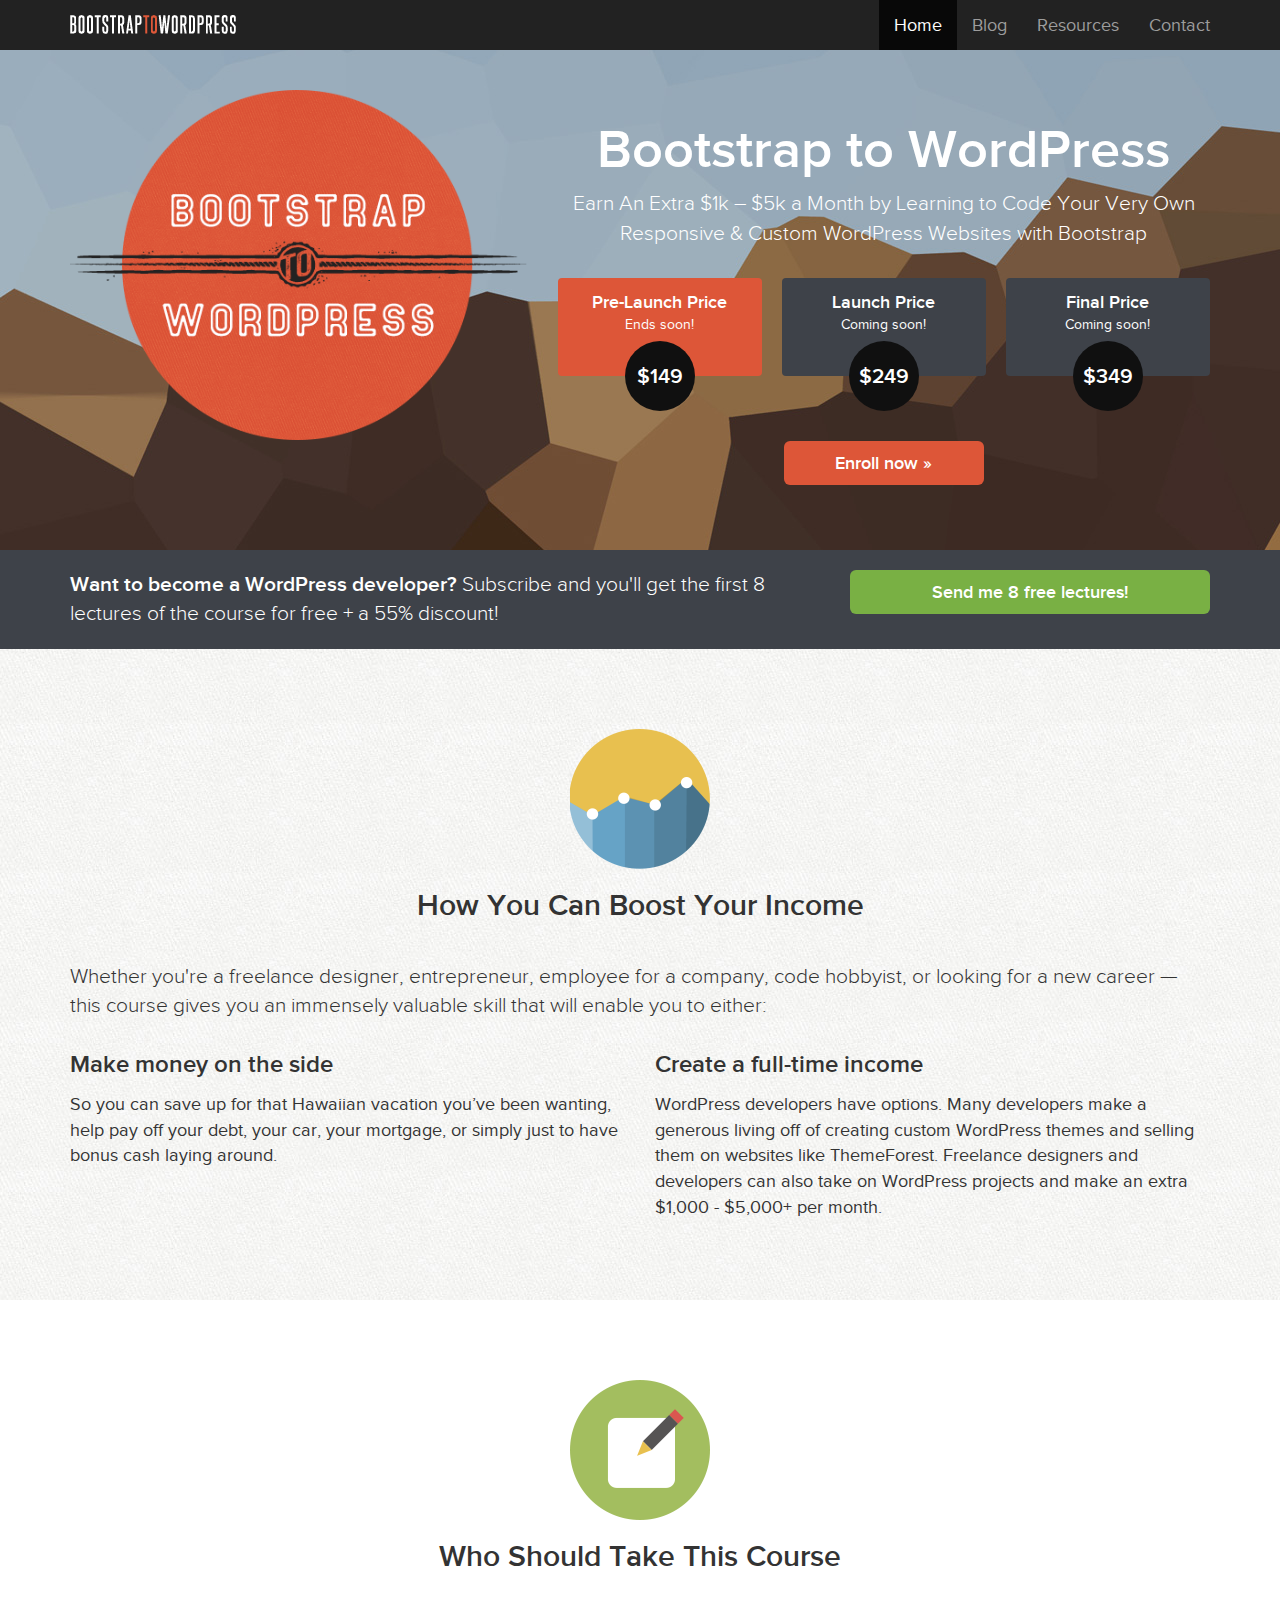
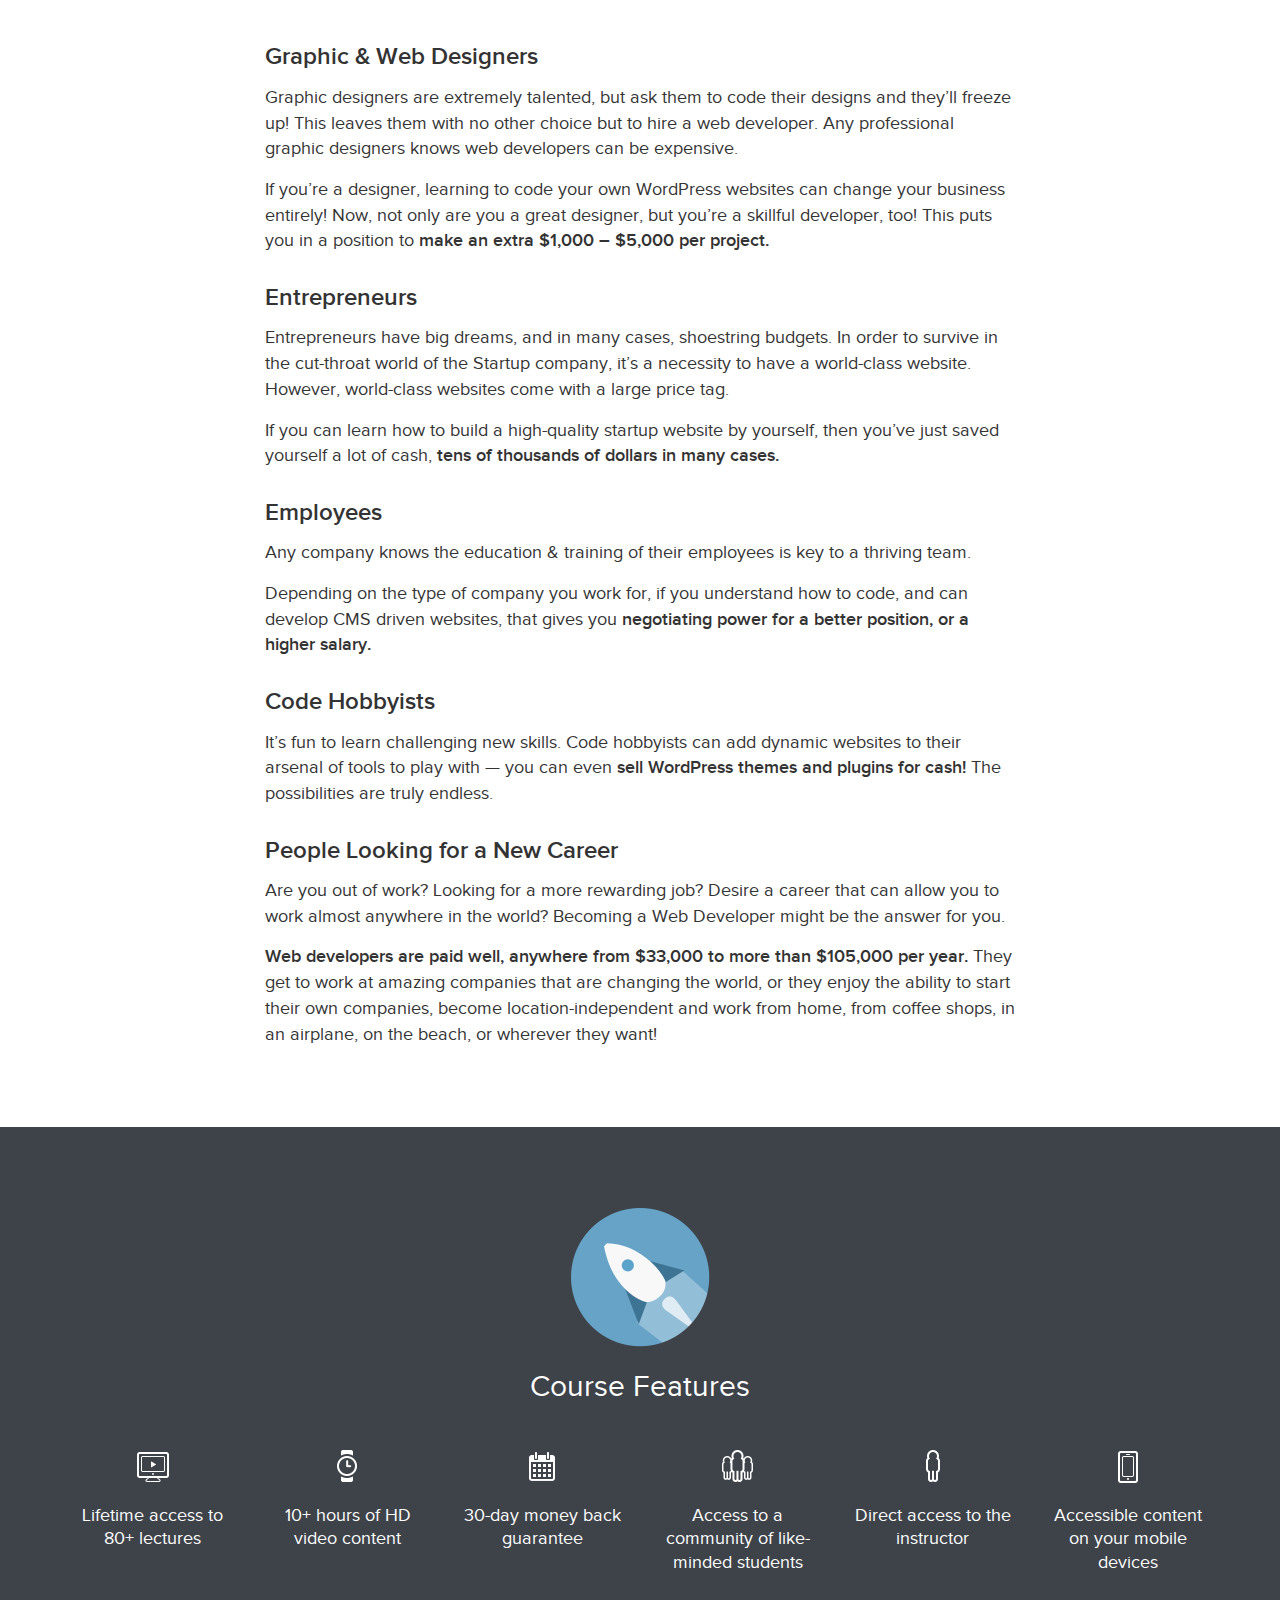
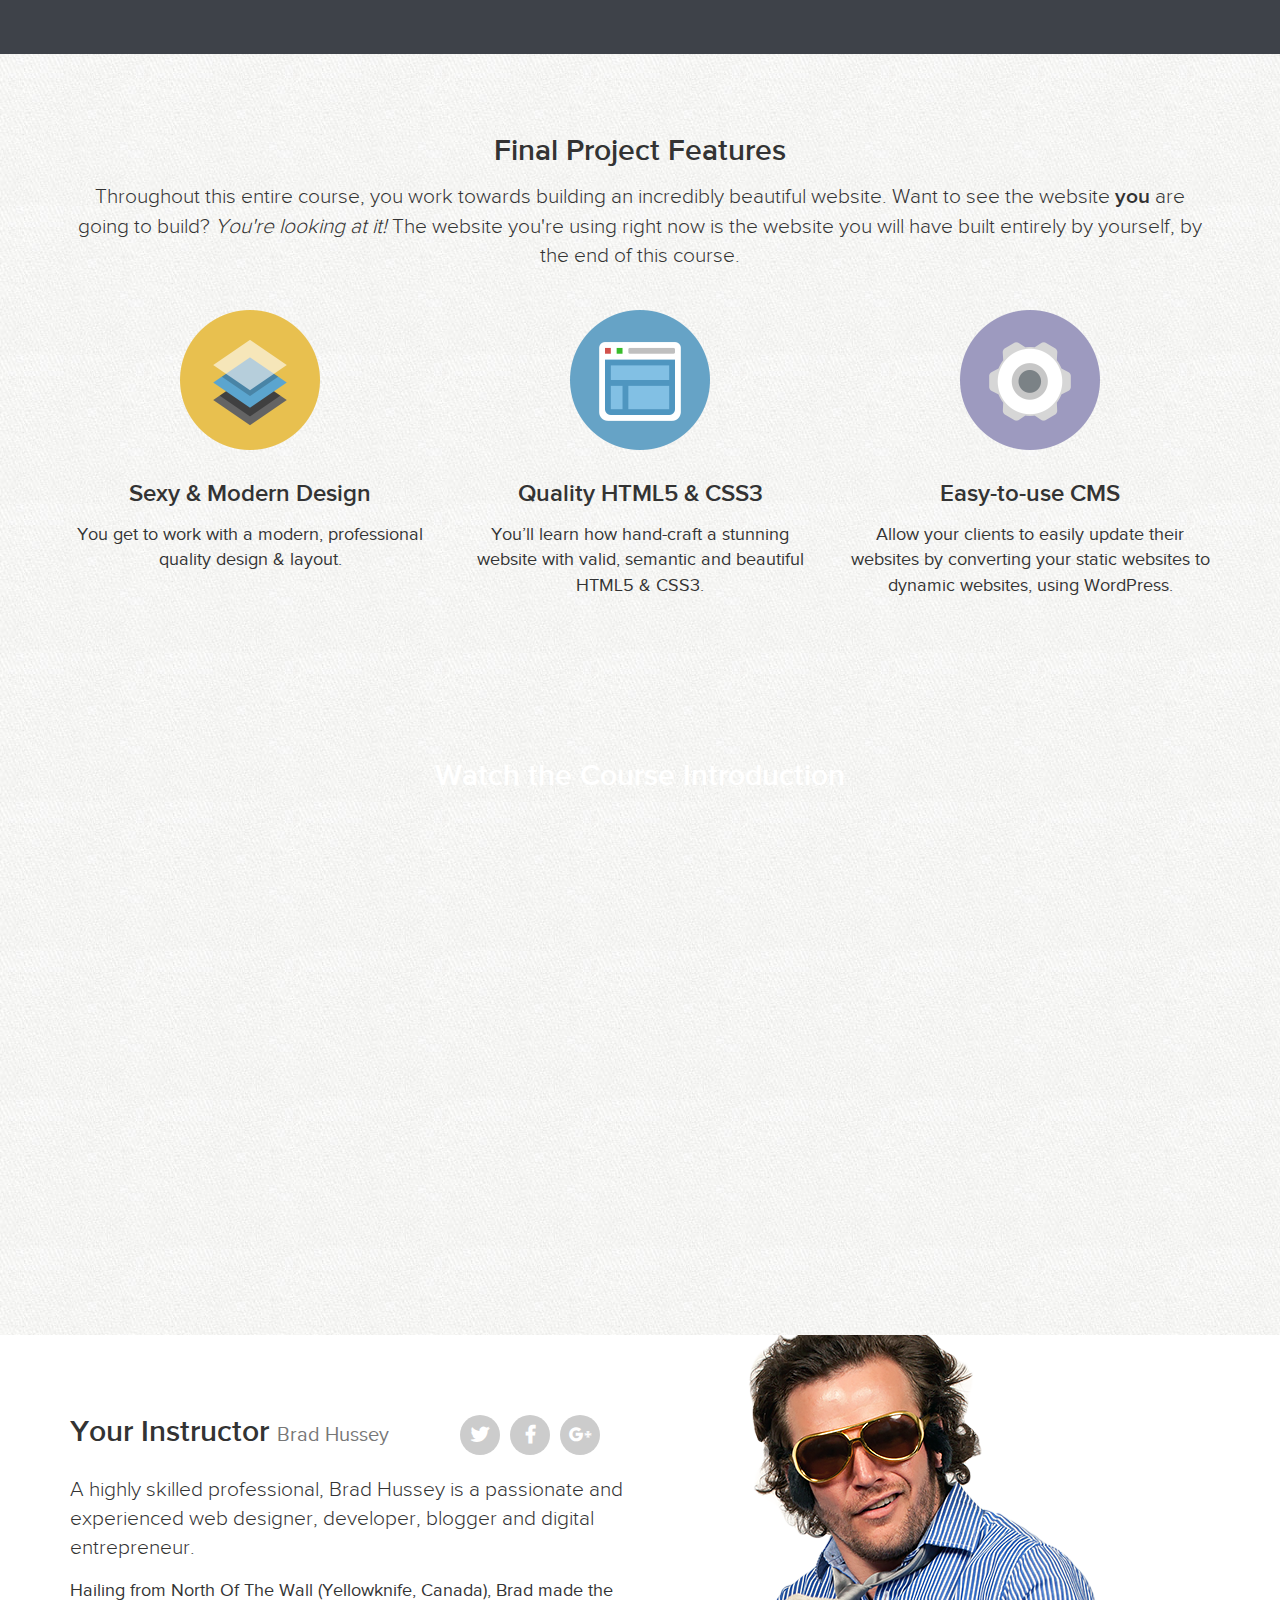
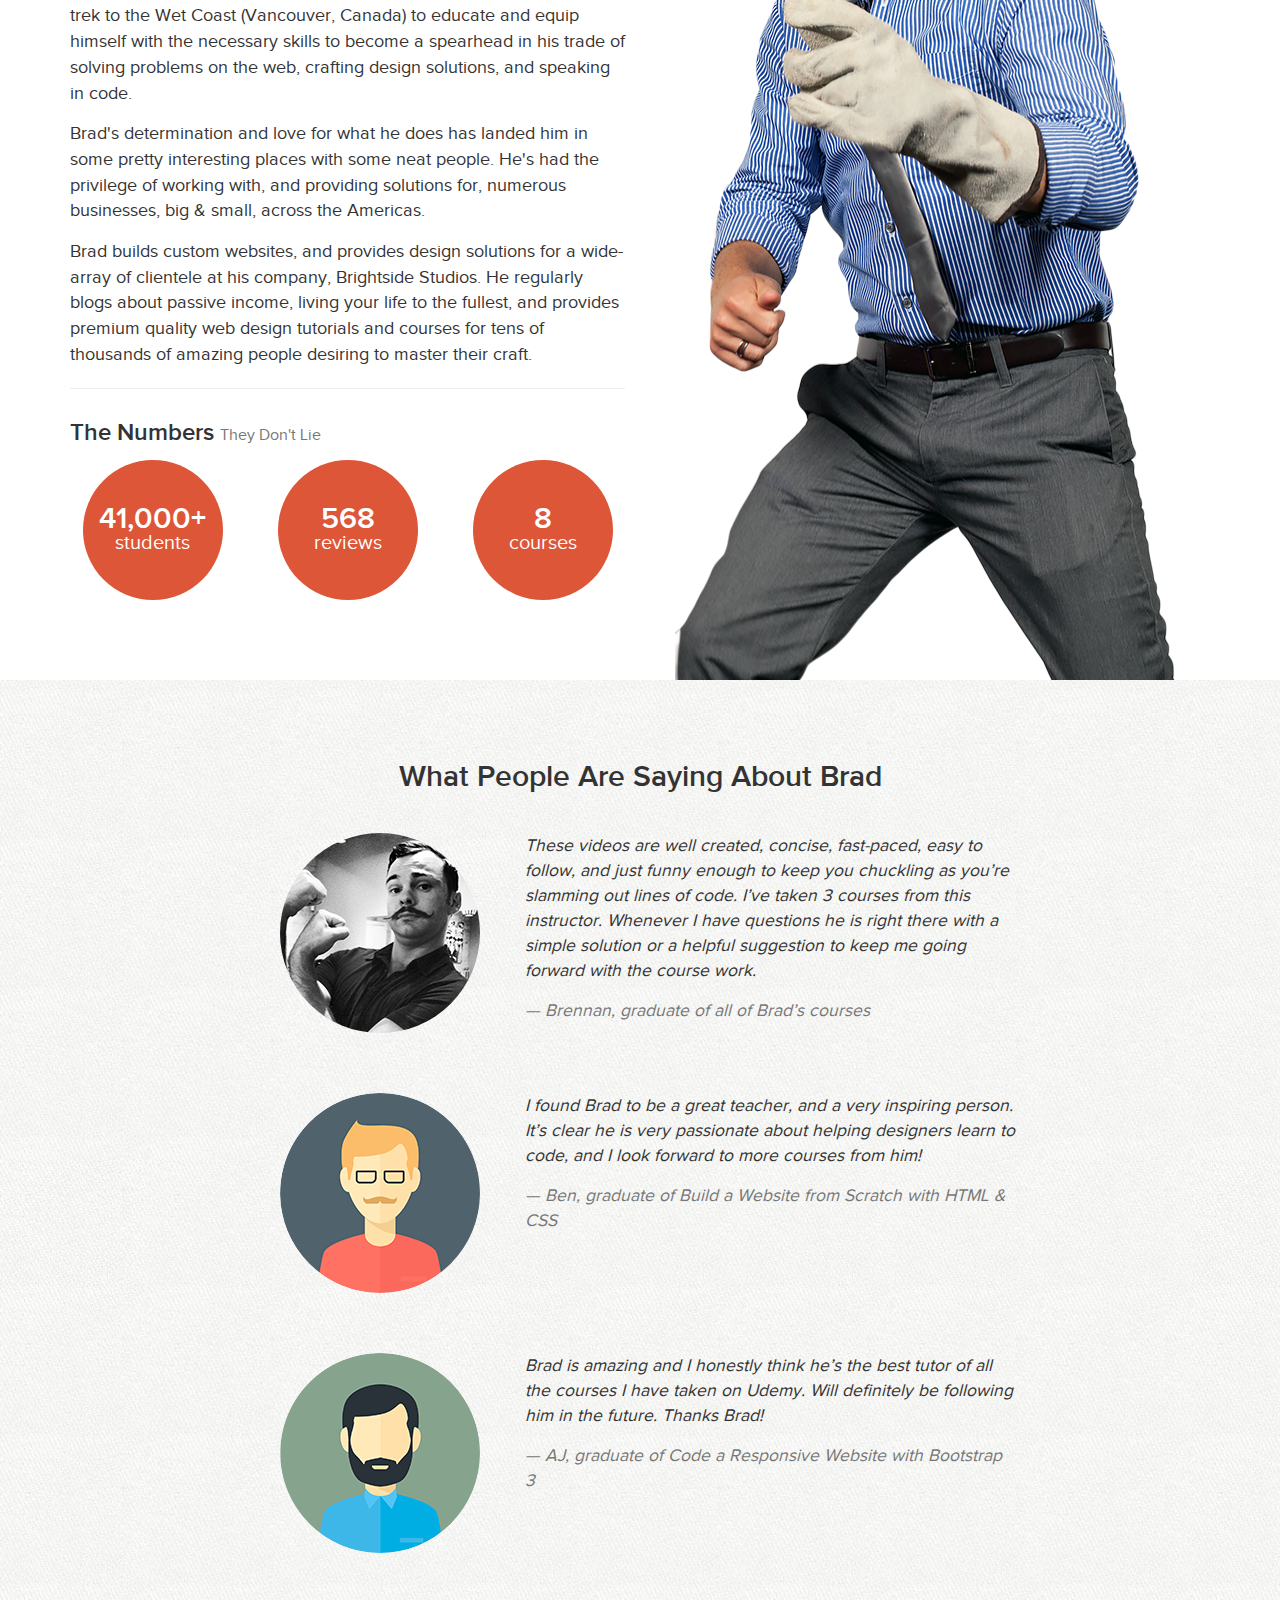
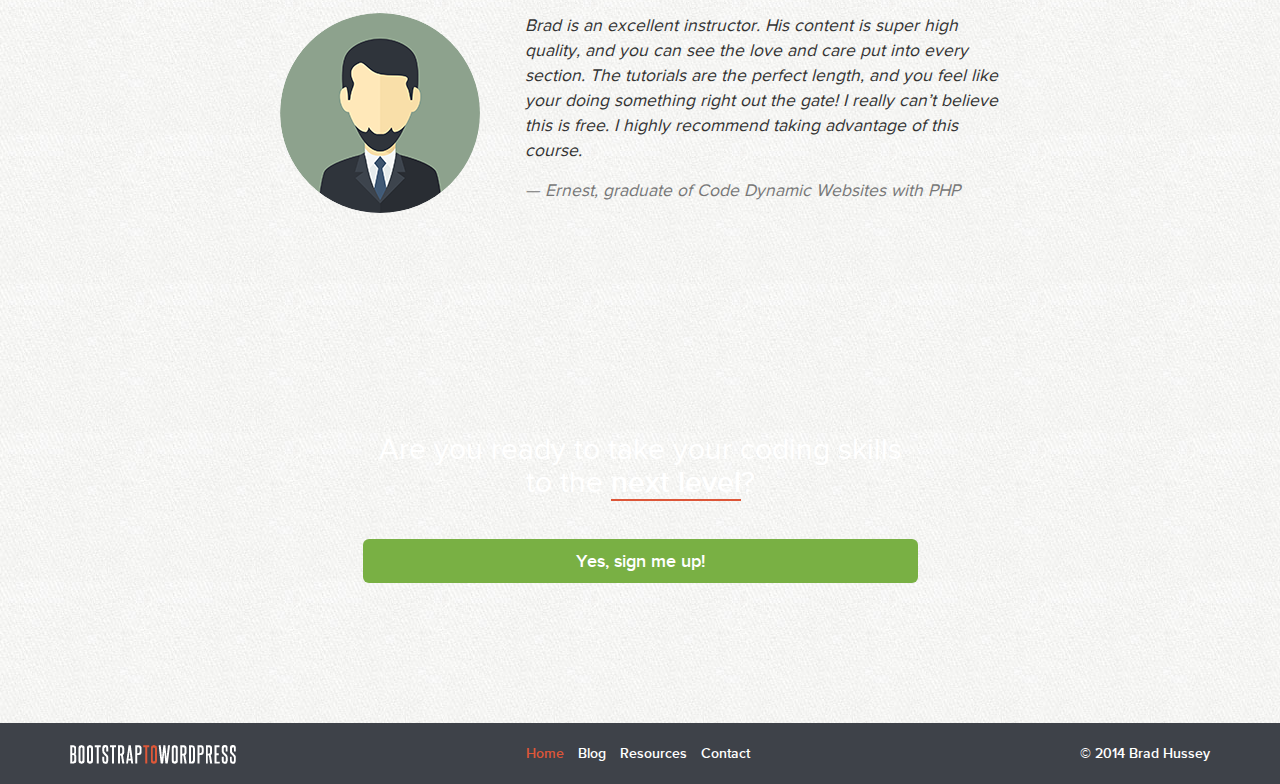
==== commit 875e0ca9: "Make little adjustments to the files" ====
--- a/index.html
+++ b/index.html
@@ -4,7 +4,7 @@
     <meta charset="UTF-8">
     <meta name="viewport" content="width=device-width, initial-scale=1.0">
     <meta http-equiv="X-UA-Compatible" content="ie=edge">
-    <title>Bootstrap to WordPress</title>
+    <title>Home | Bootstrap to WordPress</title>
 
     <!-- FONT-AWESOME CSS -->
     <link rel="stylesheet" href="assets/css/font-awesome/css/all.css">
@@ -15,7 +15,7 @@
     <!-- CUSTOM CSS -->
     <link rel="stylesheet" href="assets/css/custom.css">
 </head>
-<body>
+<body class="home-page">
     <!-- HEADER
     ========================================== -->
     <header class="site-header" role="banner">
@@ -49,7 +49,7 @@
 
     <!-- HERO
     ========================================== -->
-    <section class="hero">
+    <section class="hero" data-type="background" data-speed="5">
         <div class="container clearfix">
             <div class="row">
                 <div class="col-md-5 text-center">
@@ -229,7 +229,7 @@
 
     <!-- FEATURETTE
     ========================================== -->
-    <section id="featurette">
+    <section id="featurette" data-type="background" data-speed="5">
         <div class="container">
             <div class="row">
                 <div class="col-md-8 col-md-offset-2">
@@ -359,12 +359,12 @@
 
     <!-- SIGN UP SECTION
     ========================================== -->
-    <section id="signup">
+    <section id="signup" data-type="background" data-speed="5">
         <div class="container">
             <div class="row">
                 <div class="col-sm-8 col-sm-offset-2 col-md-6 col-md-offset-3">
                     <h2>Are you ready to take your coding skills to the <strong>next level</strong>?</h2>
-                    <p><a href="#" class="btn btn-success btn-lg btn-block">Yes, sign me up!</a></p>
+                    <p><button class="btn btn-success btn-lg btn-block" data-toggle="modal" data-target="#subscribeModal">Yes, sign me up!</button></p>
                 </div><!-- /.col -->
             </div><!-- /.row -->
         </div><!-- /.container -->
@@ -381,11 +381,10 @@
                 <div class="col-sm-6">
                     <nav>
                         <ul class="list-unstyled list-inline">
-                            <li><a href="#">Home</a></li>
-                            <li><a href="#">Blog</a></li>
-                            <li><a href="#">Resources</a></li>
-                            <li><a href="#">Contact</a></li>
-                            <li class="signup-link"><a href="#">Sign up now</a></li>
+                            <li class="active"><a href="index.html">Home</a></li>
+                            <li><a href="blog.html">Blog</a></li>
+                            <li><a href="resources.html">Resources</a></li>
+                            <li><a href="contact.html">Contact</a></li>
                         </ul>
                     </nav>
                 </div><!-- /.col -->
@@ -408,26 +407,32 @@
                 <div class="modal-body">
                     <p>Simply enter your name and email. As a thank you for joining us, we're going to give you one of our best selling courses, <em>for free!</em></p>
 
-                    <form class="form-inline" role="form">
-                        <div class="form-group">
-                            <label for="subscriber-name" class="sr-only">Your first name</label>
-                            <input type="text" placeholder="Your first name" class="form-control" id="subscriber-name">
-                        </div>
-                        <div class="form-group">
-                            <label for="subscriber-email" class="sr-only">and your email</label>
-                            <input type="text" placeholder="and your email" class="form-control" id="subscriber-email">
-                        </div>
-
-                        <input type="submit" class="btn btn-danger" value="Subscribe">
+                    <form class="subscribe-form" role="form">
+                        <div class="row">
+                            <div class="col-sm-12">
+                                <div class="form-group">
+                                    <label for="subscriber-name" class="sr-only">Your first name</label>
+                                    <input type="text" placeholder="Your first name" class="form-control input-lg" id="subscriber-name">
+                                </div>
+                            </div><!-- /.col -->
+                            <div class="col-sm-12">
+                                <div class="form-group">
+                                    <label for="subscriber-email" class="sr-only">and your email</label>
+                                    <input type="text" placeholder="and your email" class="form-control input-lg" id="subscriber-email">
+                                </div>
+                            </div><!-- /.col -->
+                            <div class="col-sm-12">
+                                <input type="submit" class="btn btn-danger btn-block btn-lg" value="Subscribe">
+                            </div>
+                        </div><!-- /.row -->
                     </form>
-
-                    <hr>
-
-                    <p><small>By providing your email you consent to receiving occasional promotional emails &amp; newsletter. No spamm. Just good stuff. We respect your privacy &amp; you may unsubscribe at any time.</small></p>
                 </div><!-- /.modal-body -->
+                <div class="modal-footer">
+                    <p>By providing your email you consent to receiving occasional promotional emails &amp; newsletter. No spamm. Just good stuff. We respect your privacy &amp; you may unsubscribe at any time.</p>
+                </div>                
             </div><!-- /.modal-content -->
         </div><!-- /.modal-dialog -->
-    </div>
+    </div><!-- /.modal -->
 
     <!-- SCRIPTS
     ========================================== -->
--- a/assets/css/custom.css
+++ b/assets/css/custom.css
@@ -24,8 +24,15 @@
 @font-face {
     font-family: "Proxima Nova";
     font-style: normal;
-    font-weight: 600;
+    font-weight: 700;
     src: url('../fonts/proxima-nova/bold.woff');
+}
+
+@font-face {
+    font-family: "Proxima Nova";
+    font-style: normal;
+    font-weight: 900;
+    src: url('../fonts/proxima-nova/black.woff');
 }
 
 /* === GLOBAL === */
@@ -61,6 +68,10 @@
     margin-top: 15px;
 }
 
+a {
+    color: var(--salmon);
+}
+
 a:visited {
     color: var(--salmon);
 }
@@ -128,8 +139,86 @@
     display: block;
 }
 
+
 .modal-content {
     background: url('../img/tile.jpg') left top repeat;
+}
+
+.modal-content button.close {
+    width: 40px;
+    height: 40px;
+    text-align: center;
+    line-height: 40px;
+    background-color: var(--salmon);
+    opacity: 1;
+    color: #fff;
+    border-radius: 50%;
+    font-size: 26px;
+    opacity: .8;
+    position: absolute;
+    right: 15px;
+    top: 8px;
+}
+
+.modal-content button.close:hover,
+.modal-content button.close:focus {
+    opacity: 1;
+}
+
+.modal-content button.close:focus {
+    outline: none;
+}
+
+.modal-content .subscribe-form {
+    margin-top: 15px;
+}
+
+.modal-footer {
+    text-align: left;
+    font-size: 16px;
+    color: #767676;
+    font-style: italic;
+}
+
+.feature-image {
+    width: 100%;
+}
+
+.page-title {
+    text-align: center;
+    color: white;
+}
+
+.feature-image-default {
+    background: url('../img/stuff-feature.jpg') no-repeat left top fixed;
+    background-size: cover;
+}
+
+.feature-image-default-alt {
+    background: url('../img/hipster-stuff.jpg') no-repeat left top fixed;
+    background-size: cover;
+}
+
+.form-control {
+    border-color: #ddd;
+    color: #666;
+    font-size: 1rem;
+    height: 40px;
+    box-shadow: none;
+}
+
+.form-control.input-lg {
+    height: 46px;
+}
+
+.flex-row {
+    display:  flex;
+    flex-wrap:  wrap;
+    margin: 0 -15px -30px;
+}
+
+.flex-row [class*="col-"] {
+    margin-bottom:  30px;
 }
 
 /* === NAVBAR === */
@@ -236,6 +325,7 @@
 #course-features h2,
 #course-features h4 {
     font-weight: normal;
+    line-height: 1.3;
 }
 
 #course-features .feature {
@@ -402,7 +492,8 @@
     background: #3e4249;
     color: white;
     padding: 20px 0;
-    font-size: 12px;
+    font-size: 14px;
+    font-weight: 600;
 }
 
 footer p {
@@ -421,17 +512,196 @@
     margin: 0;
 }
 
-footer a:link, footer:visited {
-    color: white;
+footer a,
+footer a:link,
+footer:visited {
+    color: white !important;
 }
 
 footer a:hover,
-footer li.signup-link a {
-    color: var(--salmon);
+footer li.active a {
+    color: var(--salmon) !important;
 }
 
 footer li.signup-link a:hover {
     font-weight: 600;
+}
+
+/* === BLOG === */
+
+.post,
+.widget,
+#comments {
+    border:  1px solid #ddd;
+    background-color:  white;
+    border-radius:  4px;
+    overflow:  hidden;
+    position:  relative;
+}
+
+.post:not(:last-child),
+.widget:not(:last-child) {
+    margin-bottom: 30px;
+}
+
+.post-header, 
+.post-excerpt,
+.post-body,
+.widget,
+#comments .comments-wrap {
+    padding:  20px;
+}
+
+.post-header {
+    padding-right: 90px;
+}
+
+.post-header h1,
+.post-header h3,
+.widget h4 {
+    margin: 0 0 15px;
+    padding: 0 0 15px;
+    border-bottom:  1px solid #ddd;
+}
+
+.post-header h1 {
+    font-size: 24px;
+}
+
+.post-image {
+    height: auto;
+}
+
+.post-details {
+    font-size: 14px;
+    font-weight: 600;
+}
+
+.post-comment-badge {
+    position:  absolute;
+    top: 25px;
+    right:  20px;
+    width:  70px;
+    height:  70px;
+    text-align:  center;
+    background-color:  var(--green);
+    border-radius: 50%;
+    display:  table;
+}
+
+.post-comment-badge a {
+    color:  white;
+    display:  table-cell;
+    vertical-align: middle;
+    font-size:  22px;
+    line-height:  1;
+}
+
+.post-comment-badge a i {
+    display:  block;
+    margin-bottom:  5px;
+    font-size: 18px;
+}
+
+.post-comment-badge:hover {
+    background-color: #8bc653;
+}
+
+.post-details span:not(:last-child) {
+    margin-right:  15px;
+}
+
+.post-details span i {
+    margin-right: 5px;
+}
+
+.post-body h4 {
+    margin: 30px 0 15px;
+}
+
+.post-body p + p {
+    margin-top: 15px;
+}
+
+/* WIDGET */
+
+.widget ul {
+    margin: 0;
+    padding: 0;
+    list-style: none;
+}
+
+.widget ul li:not(:last-child) {
+    margin-bottom: 5px;
+}
+
+.widget ul li:hover {
+    position: relative;
+    left: 1px;
+}
+
+.widget button {
+    margin-top: 15px;
+}
+
+/* COMMENTS */
+
+#comments h3 {
+    text-align: center;
+    margin-top: 0;
+}
+
+#comments .comment h4 {
+    margin-bottom: 5px;
+    font-size: 1em;
+}
+
+#comments ol {
+    margin: 0;
+    padding: 0;
+    list-style: none;
+}
+
+#comments ol li.comment {
+    background-color: rgba(0, 0, 0, 0.02);
+    padding: 20px;
+    border: 1px solid rgba(0, 0, 0, 0.03);
+    border-radius: 4px;
+}
+
+#comments ol li.comment:not(:last-child) {
+    margin-bottom: 20px;
+}
+
+#comments ol li ol.children {
+    font-size: 0.96em;
+    margin-top: 20px;
+}
+
+#leave-comment {
+    padding-top: 30px;
+    border-top: 1px solid #ddd;
+    margin-top: 30px;
+}
+
+/* === RESOURCES === */
+
+.resources-top-copy {
+    margin-bottom: 30px;
+}
+
+.resource .btn {
+    margin-top: 15px;
+}
+
+/* === CONTACT === */
+
+.contact p {
+    margin-bottom: 30px;
+}
+
+.contact-form .btn {
+    margin-top: 15px;
 }
 
 /* === MEDIA QUERIES === */
@@ -568,6 +838,10 @@
         float: none !important;
         text-align: center;
     }
+
+    #sidebar {
+        margin-top: 30px;
+    }
 }
 
 @media (max-width: 479px) {
